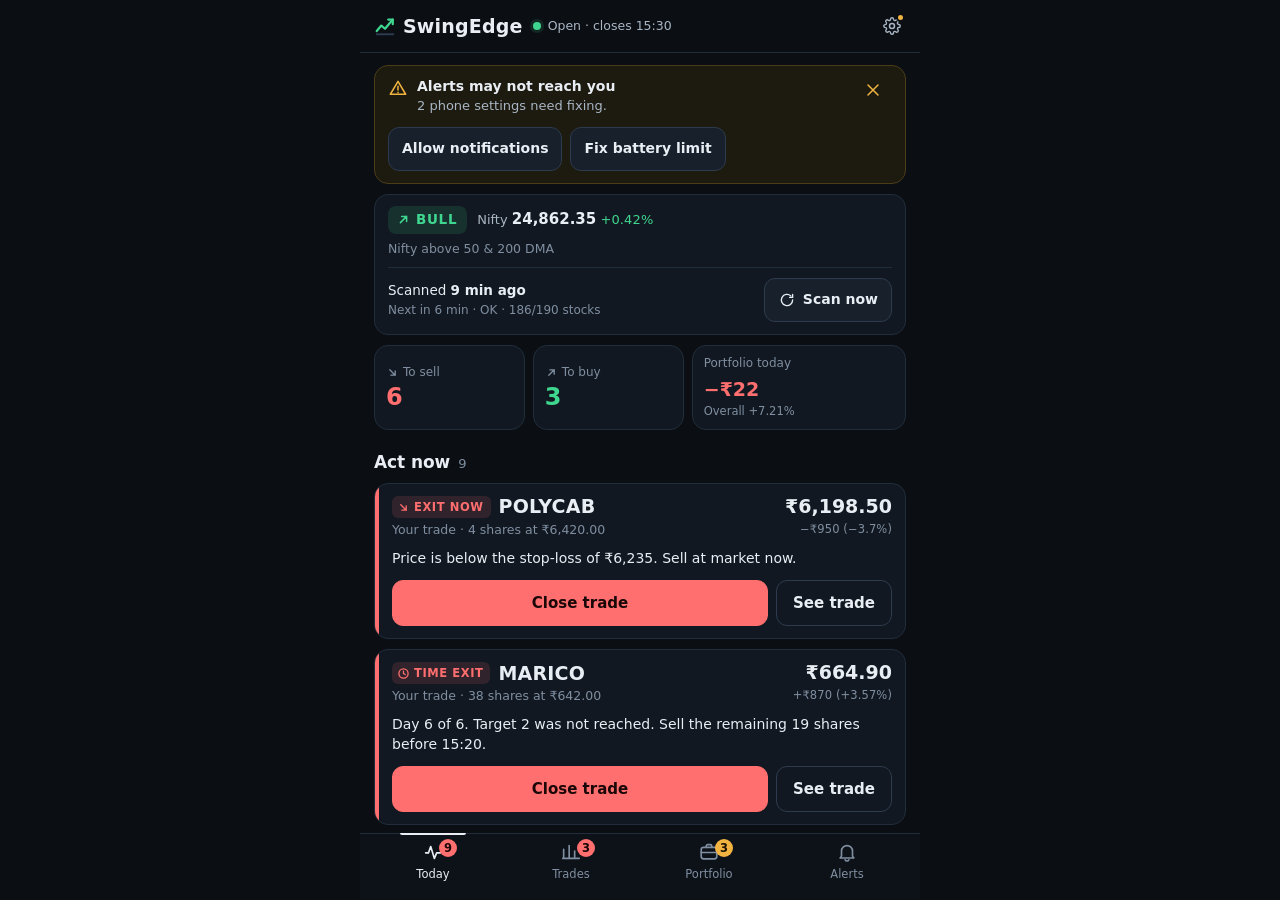
==== app/src/main/assets/ui/index.html @ d1842afb "SwingEdge: Android swing-trading assistant (engine, shell, UI, CI build) Co-Authored-By: Claude Fabl" ====
<!doctype html>
<html lang="en-IN">
<head>
<meta charset="utf-8">
<meta name="viewport" content="width=device-width, initial-scale=1, viewport-fit=cover">
<meta name="color-scheme" content="dark">
<meta name="theme-color" content="#0B0F14">
<meta name="format-detection" content="telephone=no">
<title>SwingEdge</title>
<link rel="stylesheet" href="app.css">
</head>
<body>
<div id="app">
  <header id="top"></header>
  <div id="errbar" hidden>
    <span>Display error. The data is safe; this screen could not be drawn.</span>
    <button type="button" id="errretry">Retry</button>
  </div>
  <main id="view" tabindex="-1"></main>
  <nav id="tabbar" aria-label="Sections"></nav>
</div>
<div id="sheet-root" hidden></div>
<div id="toasts" aria-live="polite"></div>
<noscript><p style="color:#E6ECF2;padding:24px;font-family:sans-serif">SwingEdge needs JavaScript enabled in the WebView.</p></noscript>
<script src="mock.js"></script>
<script src="render.js"></script>
<script src="app.js"></script>
</body>
</html>
---- app/src/main/assets/ui/app.css ----
/* SwingEdge UI. Offline, system fonts only. Targets Android WebView (Chrome 90+). */
:root {
  --bg: #0B0F14;
  --surface: #111821;
  --raised: #17202B;
  --well: #0E141B;
  --line: #212D3B;
  --line-2: #2C3B4D;
  --text: #E9EEF4;
  --text-2: #A9B6C4;
  --muted: #7F8EA0;
  --green: #3FD68F;
  --green-bg: rgba(63, 214, 143, .13);
  --red: #FF6F6F;
  --red-bg: rgba(255, 111, 111, .13);
  --amber: #F2B441;
  --amber-bg: rgba(242, 180, 65, .14);
  --blue: #6BB3FF;
  --blue-bg: rgba(107, 179, 255, .13);
  --ink: #06110C;
  --sans: Roboto, "Noto Sans", system-ui, -apple-system, "Segoe UI", "Helvetica Neue", Arial, sans-serif;
  --cond: "Roboto Condensed", "sans-serif-condensed", "Arial Narrow", Roboto, system-ui, -apple-system, "Segoe UI", Arial, sans-serif;
  --r: 14px;
  --r-s: 9px;
  --pad: 14px;
  --safe-b: 10px;
}
@supports (padding: max(0px, env(safe-area-inset-bottom))) {
  :root { --safe-b: max(10px, env(safe-area-inset-bottom)); }
}

* { box-sizing: border-box; -webkit-tap-highlight-color: transparent; }
html, body { height: 100%; margin: 0; background: var(--bg); }
body {
  color: var(--text);
  font: 400 15px/1.4 var(--sans);
  -webkit-text-size-adjust: 100%;
  text-size-adjust: 100%;
  overflow: hidden;
  overscroll-behavior: none;
}
button, input, textarea { font: inherit; color: inherit; }
button { background: none; border: 0; padding: 0; margin: 0; cursor: pointer; text-align: inherit; }
button:disabled { cursor: default; }
h1, h2, h3, p, ul, ol { margin: 0; padding: 0; }
ul, ol { list-style: none; }
[hidden] { display: none !important; }
svg.ic { width: 20px; height: 20px; flex: none; fill: none; stroke: currentColor; stroke-width: 1.8; stroke-linecap: round; stroke-linejoin: round; display: block; }
:focus { outline: none; }
:focus-visible { outline: 2px solid var(--blue); outline-offset: 2px; }

.num { font-family: var(--cond); font-variant-numeric: tabular-nums; font-feature-settings: "tnum" 1; letter-spacing: .01em; }
.up { color: var(--green); }
.down { color: var(--red); }
.flat { color: var(--text-2); }
.mut { color: var(--muted); }
.clip { overflow: hidden; text-overflow: ellipsis; white-space: nowrap; min-width: 0; }
.wrap { overflow-wrap: anywhere; word-break: break-word; min-width: 0; }

/* ---------- frame ---------- */
#app { position: absolute; top: 0; right: 0; bottom: 0; left: 0; display: flex; flex-direction: column; max-width: 560px; margin: 0 auto; }
#top { flex: none; padding-top: env(safe-area-inset-top); background: var(--bg); border-bottom: 1px solid var(--line); position: relative; z-index: 3; }
.topbar { display: flex; align-items: center; height: 52px; padding: 0 4px 0 var(--pad); }
.brand { font: 700 19px/1 var(--cond); letter-spacing: .01em; display: flex; align-items: center; margin-right: 10px; flex: none; }
.brand svg { width: 22px; height: 22px; margin-right: 7px; }
.mkt { display: flex; align-items: center; min-width: 0; flex: 1; font-size: 12.5px; color: var(--text-2); }
.mkt .dot { width: 8px; height: 8px; border-radius: 50%; background: var(--muted); margin-right: 7px; flex: none; }
.mkt.open .dot { background: var(--green); box-shadow: 0 0 0 3px var(--green-bg); }
.mkt.closed .dot { background: transparent; border: 2px solid var(--muted); }
.iconbtn { width: 48px; height: 48px; display: flex; align-items: center; justify-content: center; color: var(--text-2); border-radius: 12px; flex: none; position: relative; }
.iconbtn:active { background: var(--raised); }
.iconbtn .pip { position: absolute; top: 11px; right: 11px; width: 9px; height: 9px; border-radius: 50%; background: var(--amber); border: 2px solid var(--bg); }
.busyline { height: 3px; background: var(--line); overflow: hidden; }
.busyline i { display: block; height: 100%; background: var(--blue); transition: width .4s ease; }
.busyline.indet i { width: 35%; animation: slide 1.2s ease-in-out infinite; }
@keyframes slide { 0% { transform: translateX(-100%); } 100% { transform: translateX(300%); } }

#errbar { flex: none; display: flex; align-items: center; background: #3A1D20; color: #FFD9D9; font-size: 13px; padding: 6px 6px 6px var(--pad); }
#errbar span { flex: 1; }
#errbar button { min-height: 44px; padding: 0 14px; font-weight: 600; color: #fff; border: 1px solid rgba(255,255,255,.3); border-radius: 9px; margin-left: 8px; }

#view { flex: 1; overflow-y: auto; overflow-x: hidden; -webkit-overflow-scrolling: touch; padding: 12px var(--pad) 28px; overscroll-behavior: contain; }

#tabbar { flex: none; display: flex; background: #0D1219; border-top: 1px solid var(--line); padding: 0 4px var(--safe-b); position: relative; z-index: 3; }
.tab { flex: 1; min-width: 0; height: 56px; display: flex; flex-direction: column; align-items: center; justify-content: center; color: var(--muted); font-size: 11.5px; font-weight: 500; position: relative; }
.tab svg { width: 22px; height: 22px; margin-bottom: 3px; }
.tab.on { color: var(--text); }
.tab.on:before { content: ""; position: absolute; top: -1px; left: 26%; right: 26%; height: 2px; background: var(--text); border-radius: 0 0 2px 2px; }
.tab .badge { position: absolute; top: 5px; left: 50%; margin-left: 6px; min-width: 18px; height: 18px; padding: 0 5px; border-radius: 9px; background: var(--red); color: #1B0707; font: 700 11.5px/18px var(--cond); text-align: center; }
.tab .badge.g { background: var(--green); color: var(--ink); }
.tab .badge.a { background: var(--amber); color: #1D1403; }

/* ---------- generic blocks ---------- */
.sec { display: flex; align-items: baseline; margin: 22px 0 10px; }
.sec:first-child { margin-top: 4px; }
.sec h2 { font: 700 17px/1.2 var(--sans); letter-spacing: -.005em; }
.sec .cnt { margin-left: 8px; color: var(--muted); font-size: 13px; }
.sec .sp { flex: 1; }
.linkbtn { color: var(--blue); font-size: 13.5px; font-weight: 500; min-height: 44px; margin: -12px -6px -12px 0; padding: 0 6px; display: inline-flex; align-items: center; }
.linkbtn:disabled { opacity: .45; }
.linkbtn.inl { margin: 0; padding: 0 2px; min-height: 44px; }

.card { background: var(--surface); border: 1px solid var(--line); border-radius: var(--r); margin-bottom: 10px; position: relative; overflow: hidden; }
.card.rail { padding-left: 4px; }
.card.rail:before { content: ""; position: absolute; left: 0; top: 0; bottom: 0; width: 4px; background: var(--line-2); }
.card.k-buy:before { background: var(--green); }
.card.k-sell:before { background: var(--red); }
.card.k-trim:before { background: var(--amber); }
.card.k-info:before { background: var(--blue); }
.cb { padding: 12px 13px; }

.tag { display: inline-flex; align-items: center; height: 22px; padding: 0 7px 0 5px; border-radius: 6px; font: 700 11.5px/1 var(--cond); letter-spacing: .05em; white-space: nowrap; flex: none; max-width: 100%; }
.tag svg { width: 13px; height: 13px; margin-right: 4px; stroke-width: 2.4; }
.tag.buy, .tag.live, .tag.hold { color: var(--green); background: var(--green-bg); }
.tag.sell { color: var(--red); background: var(--red-bg); }
.tag.trim, .tag.paused { color: var(--amber); background: var(--amber-bg); }
.tag.info, .tag.watch { color: var(--blue); background: var(--blue-bg); }
.tag.neutral, .tag.untested { color: var(--text-2); background: rgba(169,182,196,.12); }
.tag.plain { padding-left: 7px; }

.hd { display: flex; align-items: flex-start; }
.hd .who { flex: 1; min-width: 0; padding-right: 10px; }
.hd .px { text-align: right; flex: none; max-width: 46%; }
.sym { font: 700 19px/1.15 var(--cond); letter-spacing: .01em; display: flex; align-items: center; min-width: 0; }
.sym .tag { margin-right: 8px; }
.sym b { font-weight: 700; overflow: hidden; text-overflow: ellipsis; white-space: nowrap; min-width: 0; }
.sub { color: var(--muted); font-size: 12.5px; margin-top: 3px; overflow: hidden; text-overflow: ellipsis; white-space: nowrap; }
.ltp { font: 600 19px/1.15 var(--cond); font-variant-numeric: tabular-nums; white-space: nowrap; overflow: hidden; text-overflow: ellipsis; }
.ltpl { color: var(--muted); font-size: 11.5px; margin-top: 3px; white-space: nowrap; overflow: hidden; text-overflow: ellipsis; }

.note { font-size: 14px; line-height: 1.4; color: var(--text); margin-top: 10px; overflow-wrap: anywhere; }
.note, .act .an, .hold .headline { display: -webkit-box; -webkit-line-clamp: 6; -webkit-box-orient: vertical; overflow: hidden; }
.note.sm { font-size: 13px; color: var(--text-2); }

/* key/value level grid */
.lv { display: flex; margin-top: 11px; border: 1px solid var(--line); border-radius: var(--r-s); background: var(--well); overflow: hidden; }
.lv > div { flex: 1 1 0; min-width: 0; padding: 7px 9px 8px; border-left: 1px solid var(--line); }
.lv > div:first-child { border-left: 0; }
.lv .k { font-size: 11.5px; color: var(--muted); white-space: nowrap; overflow: hidden; text-overflow: ellipsis; }
.lv .v { font: 600 16px/1.2 var(--cond); font-variant-numeric: tabular-nums; margin-top: 2px; white-space: nowrap; overflow: hidden; text-overflow: ellipsis; }
.lv .v.sm { font-size: 14.5px; }
.lv .v small { font-size: 12.5px; font-weight: 500; }
.lv > div.w2 { flex: 1.3 1 0; }

.zone { margin-top: 11px; display: flex; align-items: baseline; flex-wrap: wrap; }
.zone .k { color: var(--text-2); font-size: 13px; margin-right: 8px; }
.zone .v { font: 700 23px/1.1 var(--cond); font-variant-numeric: tabular-nums; color: var(--green); overflow-wrap: anywhere; min-width: 0; }

.facts { display: flex; flex-wrap: wrap; margin: 9px -8px 0 0; font-size: 13px; color: var(--text-2); }
.facts span { margin-right: 14px; margin-top: 2px; white-space: nowrap; max-width: 100%; overflow: hidden; text-overflow: ellipsis; }
.facts b { font: 600 14.5px/1 var(--cond); font-variant-numeric: tabular-nums; color: var(--text); }

/* risk vs reward */
.rr { margin-top: 12px; }
.rr .bar { display: flex; height: 8px; border-radius: 4px; overflow: hidden; background: var(--line); }
.rr .bar i { display: block; height: 100%; min-width: 4px; }
.rr .bar .r { background: var(--red); }
.rr .bar .w { background: var(--green); margin-left: 2px; }
.rr .lab { display: flex; justify-content: space-between; margin-top: 5px; font-size: 12.5px; color: var(--text-2); }
.rr .lab span { min-width: 0; overflow: hidden; text-overflow: ellipsis; white-space: nowrap; }
.rr .lab span + span { margin-left: 10px; text-align: right; }
.rr .lab b { font: 600 14.5px/1 var(--cond); font-variant-numeric: tabular-nums; }

.edge { margin-top: 11px; padding: 8px 10px; border-radius: var(--r-s); background: var(--blue-bg); color: #CFE5FF; font-size: 13px; line-height: 1.35; display: flex; align-items: flex-start; }
.edge svg { width: 16px; height: 16px; margin: 1px 7px 0 0; color: var(--blue); }
.edge b { font-weight: 600; color: #fff; }
.edge.none { background: rgba(169,182,196,.1); color: var(--text-2); }
.edge.none svg { color: var(--text-2); }

.more { display: flex; align-items: center; width: 100%; min-height: 44px; margin: 4px 0 -6px; color: var(--text-2); font-size: 13.5px; }
.more svg { width: 16px; height: 16px; margin-right: 6px; transition: transform .15s ease; }
.more.on svg { transform: rotate(90deg); }
.reasons { margin: 6px 0 2px; padding: 0 0 0 4px; }
.reasons li { position: relative; padding: 3px 0 3px 16px; font-size: 13.5px; line-height: 1.4; color: var(--text-2); overflow-wrap: anywhere; }
.reasons li:before { content: ""; position: absolute; left: 2px; top: 11px; width: 5px; height: 5px; border-radius: 50%; background: var(--line-2); }

.btns { display: flex; margin-top: 12px; }
.btns > * + * { margin-left: 8px; }
.btn { min-height: 46px; padding: 0 16px; border-radius: 11px; font-weight: 600; font-size: 15px; display: inline-flex; align-items: center; justify-content: center; text-align: center; border: 1px solid var(--line-2); color: var(--text); background: var(--raised); flex: 0 0 auto; white-space: nowrap; }
.btn svg { width: 18px; height: 18px; margin-right: 7px; }
.btn.grow { flex: 1 1 0; min-width: 0; }
.btn.pri { background: var(--green); border-color: var(--green); color: var(--ink); }
.btn.dan { background: var(--red); border-color: var(--red); color: #1B0707; }
.btn.ghost { background: transparent; }
.btn.sm { min-height: 44px; font-size: 14px; padding: 0 13px; }
.btn:active { filter: brightness(1.15); }
.btn:disabled { opacity: .5; filter: none; }
.spin { width: 16px; height: 16px; border-radius: 50%; border: 2px solid currentColor; border-right-color: transparent; display: inline-block; margin-right: 8px; animation: rot .8s linear infinite; flex: none; }
@keyframes rot { to { transform: rotate(360deg); } }

/* ---------- Today ---------- */
.status { background: var(--surface); border: 1px solid var(--line); border-radius: var(--r); padding: 11px 13px 12px; }
.status .r1 { display: flex; align-items: center; }
.regime { display: inline-flex; align-items: center; height: 28px; padding: 0 10px 0 8px; border-radius: 8px; font: 700 13.5px/1 var(--cond); letter-spacing: .05em; flex: none; max-width: 46%; overflow: hidden; }
.regime svg { width: 15px; height: 15px; margin-right: 5px; stroke-width: 2.4; flex: none; }
.regime span { overflow: hidden; text-overflow: ellipsis; white-space: nowrap; }
.regime.bull { color: var(--green); background: var(--green-bg); }
.regime.bear { color: var(--red); background: var(--red-bg); }
.regime.neutral { color: var(--text-2); background: rgba(169,182,196,.12); }
.status .nifty { margin-left: 10px; min-width: 0; flex: 1; font-size: 13px; color: var(--text-2); white-space: nowrap; overflow: hidden; text-overflow: ellipsis; }
.status .nifty b { font: 600 15px/1 var(--cond); font-variant-numeric: tabular-nums; color: var(--text); }
.status .rnote { font-size: 12.5px; color: var(--muted); margin-top: 6px; overflow-wrap: anywhere; }
.status .r2 { display: flex; align-items: center; margin-top: 10px; padding-top: 10px; border-top: 1px solid var(--line); }
.status .scan { flex: 1; min-width: 0; padding-right: 10px; }
.status .scan .a { font-size: 13.5px; color: var(--text); }
.status .scan .a b { font-weight: 600; }
.status .scan .b { font-size: 12px; color: var(--muted); margin-top: 2px; display: -webkit-box; -webkit-line-clamp: 2; -webkit-box-orient: vertical; overflow: hidden; overflow-wrap: anywhere; }
.status .prog { margin-top: 10px; }
.prog .pl { display: flex; justify-content: space-between; font-size: 12.5px; color: var(--text-2); margin-bottom: 5px; }
.prog .pl span:first-child { min-width: 0; overflow: hidden; text-overflow: ellipsis; white-space: nowrap; padding-right: 8px; }
.prog .pb { height: 6px; border-radius: 3px; background: var(--line); overflow: hidden; }
.prog .pb i { display: block; height: 100%; background: var(--blue); border-radius: 3px; transition: width .4s ease; }
.prog .pb.indet i { width: 35%; animation: slide 1.2s ease-in-out infinite; }

.glance { display: flex; margin-top: 10px; }
.glance .g:disabled { opacity: 1; }
.glance .g { text-align: left; flex: 1 1 0; min-width: 0; min-height: 64px; padding: 9px 11px 10px; background: var(--surface); border: 1px solid var(--line); border-radius: var(--r); display: block; }
.glance .g + .g { margin-left: 8px; }
.glance .k { font-size: 12px; color: var(--muted); display: flex; align-items: center; white-space: nowrap; }
.glance .k svg { width: 13px; height: 13px; margin-right: 4px; stroke-width: 2.4; }
.glance .v { font: 700 24px/1.1 var(--cond); font-variant-numeric: tabular-nums; margin-top: 4px; white-space: nowrap; overflow: hidden; text-overflow: ellipsis; }
.glance .v.s { font-size: 19px; line-height: 26px; }
.glance .v.z { color: var(--muted); font-weight: 600; }
.glance .wide { flex: 1.5 1 0; }
.glance .d { font-size: 11.5px; color: var(--muted); margin-top: 1px; white-space: nowrap; overflow: hidden; text-overflow: ellipsis; }

.banner { background: #1D1A10; border: 1px solid #4B3D17; border-radius: var(--r); padding: 11px 6px 12px 13px; margin-bottom: 10px; }
.banner .bh { display: flex; align-items: flex-start; }
.banner .bh svg { color: var(--amber); margin: 1px 9px 0 0; }
.banner .bt { flex: 1; min-width: 0; font-size: 14px; line-height: 1.35; }
.banner .bt b { display: block; font-weight: 600; }
.banner .bt span { color: var(--text-2); font-size: 13px; }
.banner .x { width: 44px; height: 44px; margin: -10px 0 -6px; display: flex; align-items: center; justify-content: center; color: var(--text-2); flex: none; }
.banner .btns { margin: 8px 7px 0 0; flex-wrap: wrap; }
.banner .btns .btn { margin: 4px 8px 0 0; }

.empty { border: 1px dashed var(--line-2); border-radius: var(--r); padding: 20px 16px; text-align: left; }
.empty .ei { width: 40px; height: 40px; border-radius: 11px; background: var(--raised); display: flex; align-items: center; justify-content: center; color: var(--text-2); margin-bottom: 12px; }
.empty h3 { font: 600 16px/1.3 var(--sans); }
.empty p { color: var(--text-2); font-size: 14px; line-height: 1.45; margin-top: 6px; overflow-wrap: anywhere; }
.empty .btns { flex-wrap: wrap; }
.hint { display: flex; align-items: flex-start; color: var(--text-2); font-size: 13px; line-height: 1.4; padding: 4px 2px 0; }
.hint svg { width: 16px; height: 16px; margin: 1px 8px 0 0; color: var(--muted); }
.hint .linkbtn { min-height: 0; margin: 0; padding: 0; display: inline; text-decoration: underline; text-underline-offset: 3px; }
.hint .t { min-width: 0; }
.hintpad { padding: 10px 2px 10px; }

/* ---------- trade track ---------- */
.track { margin-top: 38px; position: relative; padding: 0 6px; }
.track .rail { position: relative; height: 6px; border-radius: 3px; background: var(--line); }
.track .rail .loss { position: absolute; left: 0; top: 0; bottom: 0; width: 33.333%; background: rgba(255,111,111,.32); border-radius: 3px 0 0 3px; }
.track .rail .gain { position: absolute; left: 33.333%; right: 0; top: 0; bottom: 0; background: rgba(63,214,143,.26); border-radius: 0 3px 3px 0; }
.track .tick { position: absolute; top: -3px; width: 2px; height: 12px; margin-left: -1px; background: var(--text-2); border-radius: 1px; }
.track .mk { position: absolute; top: -5px; width: 16px; height: 16px; margin-left: -8px; border-radius: 50%; background: var(--text); border: 3px solid var(--bg); box-shadow: 0 0 0 1.5px var(--text); transition: left .4s ease; }
.track .mk.up { background: var(--green); box-shadow: 0 0 0 1.5px var(--green); }
.track .mk.down { background: var(--red); box-shadow: 0 0 0 1.5px var(--red); }
.track .flag { position: absolute; top: -27px; transform: translateX(-50%); font: 600 12.5px/18px var(--cond); font-variant-numeric: tabular-nums; padding: 0 6px; border-radius: 5px; background: var(--raised); border: 1px solid var(--line-2); white-space: nowrap; max-width: 70%; overflow: hidden; text-overflow: ellipsis; }
.track .flag.l { transform: none; margin-left: -8px; }
.track .flag.r { transform: translateX(-100%); margin-left: 8px; }
.tl { display: flex; margin-top: 9px; }
.tl > div { flex: 1 1 0; min-width: 0; text-align: center; }
.tl > div:first-child { text-align: left; flex: .82 1 0; }
.tl > div:last-child { text-align: right; flex: .82 1 0; }
.tl .k { font-size: 11.5px; color: var(--muted); white-space: nowrap; }
.tl .k.done { color: var(--green); }
.tl .v { font: 600 14.5px/1.2 var(--cond); font-variant-numeric: tabular-nums; margin-top: 1px; white-space: nowrap; overflow: hidden; text-overflow: ellipsis; }

.days { display: flex; align-items: center; margin-top: 12px; font-size: 13px; color: var(--text-2); }
.days .pips { display: flex; margin: 0 9px; }
.days .pips i { width: 14px; height: 5px; border-radius: 2px; background: var(--line-2); margin-right: 3px; }
.days .pips i.f { background: var(--text-2); }
.days .pips i.last { background: var(--amber); }
.days .sp { flex: 1; }
.pnl { text-align: right; }
.pnl .a { font: 700 19px/1.15 var(--cond); font-variant-numeric: tabular-nums; white-space: nowrap; overflow: hidden; text-overflow: ellipsis; }
.pnl .p { font: 500 13px/1.2 var(--cond); font-variant-numeric: tabular-nums; margin-top: 3px; white-space: nowrap; overflow: hidden; text-overflow: ellipsis; }
.act { margin-top: 12px; padding: 9px 11px; border-radius: var(--r-s); background: var(--well); border: 1px solid var(--line); }
.act .ah { display: flex; align-items: center; }
.act .an { font-size: 13.5px; line-height: 1.4; color: var(--text); margin-top: 6px; overflow-wrap: anywhere; }
.act.sell { border-color: rgba(255,111,111,.45); }
.act.trim { border-color: rgba(242,180,65,.45); }

/* ---------- scorecard / lists ---------- */
.score { display: flex; }
.score > div { flex: 1 1 0; min-width: 0; padding: 12px 13px; }
.score > div + div { border-left: 1px solid var(--line); }
.score .t { font-size: 13px; color: var(--text-2); display: flex; align-items: center; }
.score .t .tag { margin-right: 6px; }
.score .big { font: 700 24px/1.1 var(--cond); font-variant-numeric: tabular-nums; margin-top: 8px; white-space: nowrap; overflow: hidden; text-overflow: ellipsis; }
.score .l { font-size: 12.5px; color: var(--muted); margin-top: 2px; }
.score .row { font-size: 13px; color: var(--text-2); margin-top: 8px; white-space: nowrap; overflow: hidden; text-overflow: ellipsis; }
.score .row b { font: 600 14.5px/1 var(--cond); font-variant-numeric: tabular-nums; color: var(--text); }

.rows { background: var(--surface); border: 1px solid var(--line); border-radius: var(--r); overflow: hidden; }
.row2 { display: flex; align-items: center; padding: 10px 13px; min-height: 56px; }
.row2 + .row2 { border-top: 1px solid var(--line); }
.row2 .l { flex: 1; min-width: 0; padding-right: 10px; }
.row2 .l .a { display: flex; align-items: center; font: 700 16px/1.2 var(--cond); min-width: 0; }
.row2 .l .a b { overflow: hidden; text-overflow: ellipsis; white-space: nowrap; min-width: 0; }
.row2 .l .a .tag { margin-left: 8px; height: 19px; font-size: 10.5px; }
.row2 .l .b { font-size: 12.5px; color: var(--muted); margin-top: 2px; overflow: hidden; text-overflow: ellipsis; white-space: nowrap; }
.row2 .r { text-align: right; flex: none; max-width: 42%; }
.row2 .r .a { font: 600 16px/1.2 var(--cond); font-variant-numeric: tabular-nums; white-space: nowrap; overflow: hidden; text-overflow: ellipsis; }
.row2 .r .b { font: 500 12.5px/1.2 var(--cond); font-variant-numeric: tabular-nums; margin-top: 2px; white-space: nowrap; overflow: hidden; text-overflow: ellipsis; color: var(--muted); }

/* ---------- portfolio ---------- */
.psum { padding: 13px; }
.psum .k { font-size: 12.5px; color: var(--muted); }
.psum .total { font: 700 30px/1.1 var(--cond); font-variant-numeric: tabular-nums; margin-top: 3px; overflow: hidden; text-overflow: ellipsis; white-space: nowrap; }
.psum .g { display: flex; margin-top: 12px; padding-top: 11px; border-top: 1px solid var(--line); }
.psum .g .k { white-space: nowrap; overflow: hidden; text-overflow: ellipsis; }
.psum .g > div:nth-child(2) { flex: 1.25 1 0; }
.psum .g > div { flex: 1 1 0; min-width: 0; padding-right: 8px; }
.psum .g .v { font: 600 16px/1.2 var(--cond); font-variant-numeric: tabular-nums; margin-top: 2px; white-space: nowrap; overflow: hidden; text-overflow: ellipsis; }
.psum .g .v small { font-size: 12.5px; font-weight: 500; }
.psum .calls { display: flex; flex-wrap: wrap; margin-top: 11px; }
.psum .calls .tag { margin: 0 6px 0 0; }
.psum .calls span.t { font-size: 13px; color: var(--text-2); line-height: 22px; }
.tools { display: flex; margin: 10px 0 0; }
.tools .btn { flex: 1 1 0; min-width: 0; padding: 0 6px; font-size: 14px; }
.tools .btn + .btn { margin-left: 8px; }
.tools .btn svg { margin-right: 6px; width: 17px; height: 17px; }
.hold .headline { font-size: 13.5px; line-height: 1.4; color: var(--text); margin-top: 8px; overflow-wrap: anywhere; }
.hold.nodata { opacity: .82; }
.hold.nodata .nd { display: flex; align-items: center; margin-top: 9px; font-size: 13px; color: var(--muted); }
.hold.nodata .nd svg { width: 16px; height: 16px; margin-right: 7px; }
.hold .foot { display: flex; align-items: center; margin: 4px 0 -8px; }
.hold .foot .more { flex: 1; margin: 0; }
.hold .foot .rm { min-height: 44px; padding: 0 2px 0 12px; color: var(--muted); font-size: 13px; display: inline-flex; align-items: center; flex: none; }
.hold .foot .rm svg { width: 16px; height: 16px; margin-right: 5px; }
.result .rh { display: flex; align-items: flex-start; }
.result .rh .t { flex: 1; min-width: 0; font-size: 14px; line-height: 1.4; }
.result .rh .t b { font-weight: 600; }
.result .x { width: 44px; height: 44px; margin: -11px -10px -8px 0; display: flex; align-items: center; justify-content: center; color: var(--text-2); flex: none; }
.result pre { margin: 8px 0 0; padding: 8px 10px; background: var(--well); border: 1px solid var(--line); border-radius: var(--r-s); font: 12.5px/1.5 var(--sans); color: var(--text-2); white-space: pre-wrap; overflow-wrap: anywhere; max-height: 132px; overflow-y: auto; }

/* ---------- alerts ---------- */
.daylab { font-size: 12.5px; color: var(--muted); margin: 14px 2px 7px; font-weight: 500; }
.daylab:first-child { margin-top: 0; }
.fi { display: flex; padding: 10px 13px 11px 0; }
.fi + .fi { border-top: 1px solid var(--line); }
.fi .ico { width: 44px; flex: none; display: flex; justify-content: center; padding-top: 1px; }
.fi .ico span { width: 28px; height: 28px; border-radius: 8px; display: flex; align-items: center; justify-content: center; }
.fi .ico svg { width: 16px; height: 16px; stroke-width: 2.2; }
.fi.buy .ico span { color: var(--green); background: var(--green-bg); }
.fi.sell .ico span { color: var(--red); background: var(--red-bg); }
.fi.warn .ico span { color: var(--amber); background: var(--amber-bg); }
.fi.brief .ico span, .fi.info .ico span { color: var(--blue); background: var(--blue-bg); }
.fi .tx { flex: 1; min-width: 0; }
.fi .tt { display: flex; align-items: baseline; }
.fi .tt b { flex: 1; min-width: 0; font-weight: 600; font-size: 14.5px; line-height: 1.3; overflow-wrap: anywhere; display: -webkit-box; -webkit-line-clamp: 3; -webkit-box-orient: vertical; overflow: hidden; }
.fi .tt time { flex: none; margin-left: 10px; font: 500 12.5px/1 var(--cond); font-variant-numeric: tabular-nums; color: var(--muted); }
.fi .bd { font-size: 13px; line-height: 1.4; color: var(--text-2); margin-top: 3px; overflow-wrap: anywhere; display: -webkit-box; -webkit-line-clamp: 6; -webkit-box-orient: vertical; overflow: hidden; }
.fi .kd { font-size: 11.5px; color: var(--muted); margin-top: 3px; }

.strat .sh { display: flex; align-items: flex-start; }
.strat .sh .n { flex: 1; min-width: 0; padding-right: 10px; }
.strat .sh .n b { display: block; font: 700 17px/1.25 var(--cond); overflow-wrap: anywhere; }
.strat .sh .n span { display: block; font-size: 13px; color: var(--text-2); line-height: 1.4; margin-top: 3px; overflow-wrap: anywhere; }
.strat .sh .n b, .strat .sh .n span { display: -webkit-box !important; -webkit-line-clamp: 3; -webkit-box-orient: vertical; overflow: hidden; }
.strat .why { font-size: 13.5px; line-height: 1.4; margin-top: 10px; overflow-wrap: anywhere; display: -webkit-box; -webkit-line-clamp: 8; -webkit-box-orient: vertical; overflow: hidden; }
.strat .meta { font-size: 12.5px; color: var(--muted); margin-top: 8px; overflow-wrap: anywhere; }
.strat .meta b { font: 600 13.5px/1 var(--cond); font-variant-numeric: tabular-nums; color: var(--text-2); }

/* ---------- sheets ---------- */
#sheet-root { position: fixed; top: 0; right: 0; bottom: 0; left: 0; z-index: 20; display: flex; flex-direction: column; justify-content: flex-end; }
.scrim { position: absolute; top: 0; right: 0; bottom: 0; left: 0; background: rgba(3,6,10,.66); animation: fade .18s ease both; }
.sheet { position: relative; width: 100%; max-width: 560px; margin: 0 auto; max-height: 92%; display: flex; flex-direction: column; background: #131B25; border: 1px solid var(--line-2); border-bottom: 0; border-radius: 18px 18px 0 0; animation: rise .22s cubic-bezier(.2,.8,.2,1) both; }
@keyframes fade { from { opacity: 0; } to { opacity: 1; } }
@keyframes rise { from { transform: translateY(28px); opacity: 0; } to { transform: none; opacity: 1; } }
.sheet .grab { width: 36px; height: 4px; border-radius: 2px; background: var(--line-2); margin: 8px auto 0; flex: none; }
.sheet .sh { display: flex; align-items: center; padding: 4px 4px 0 16px; flex: none; }
.sheet .sh h2 { flex: 1; min-width: 0; font: 700 18px/1.25 var(--sans); overflow: hidden; text-overflow: ellipsis; white-space: nowrap; }
.sheet .sb { overflow-y: auto; -webkit-overflow-scrolling: touch; padding: 4px 16px 16px; flex: 1 1 auto; min-height: 0; overscroll-behavior: contain; }
.sheet .sf { flex: none; display: flex; padding: 10px 16px calc(var(--safe-b) + 4px); border-top: 1px solid var(--line); background: #131B25; }
.sheet .sf .btn { flex: 1 1 0; min-width: 0; }
.sheet .sf .btn + .btn { margin-left: 8px; }
.sheet .lead { font-size: 14px; line-height: 1.45; color: var(--text-2); overflow-wrap: anywhere; }
.sheet .lead b { color: var(--text); font-weight: 600; }
.sheet h3 { font: 600 15px/1.3 var(--sans); margin: 22px 0 8px; }
.sheet h3:first-child { margin-top: 6px; }

.fld { display: block; margin-top: 14px; }
.fld .lb { display: flex; justify-content: space-between; font-size: 13px; color: var(--text-2); margin-bottom: 6px; }
.fld .lb i { font-style: normal; color: var(--muted); }
.inp { display: flex; align-items: center; height: 50px; border-radius: 11px; border: 1px solid var(--line-2); background: var(--well); padding: 0 12px; }
.inp .u { color: var(--muted); font: 500 17px/1 var(--cond); margin-right: 6px; flex: none; }
.inp .u.post { margin: 0 0 0 6px; font-size: 14px; }
.inp input { flex: 1; min-width: 0; width: 100%; height: 100%; background: transparent; border: 0; outline: 0; font: 600 19px/1 var(--cond); font-variant-numeric: tabular-nums; color: var(--text); padding: 0; }
.inp input::placeholder, textarea::placeholder { color: #55637A; font-weight: 400; }
.inp:focus-within { border-color: var(--blue); }
.fld.bad .inp, .fld.bad textarea { border-color: var(--red); }
.fld .err { display: none; color: var(--red); font-size: 12.5px; margin-top: 5px; }
.fld.bad .err { display: block; }
.fld .help { color: var(--muted); font-size: 12.5px; margin-top: 5px; line-height: 1.4; }
.two { display: flex; }
.two .fld { flex: 1 1 0; min-width: 0; }
.two .fld + .fld { margin-left: 10px; }
textarea.ta { display: block; width: 100%; min-height: 150px; border-radius: 11px; border: 1px solid var(--line-2); background: var(--well); padding: 11px 12px; font: 14px/1.5 var(--sans); color: var(--text); resize: none; outline: 0; }
textarea.ta:focus { border-color: var(--blue); }
.calc { margin-top: 14px; padding: 10px 12px; border-radius: var(--r-s); background: var(--well); border: 1px solid var(--line); font-size: 13.5px; color: var(--text-2); }
.calc div { display: flex; justify-content: space-between; padding: 2px 0; }
.calc span { min-width: 0; }
.calc b { flex: none; max-width: 62%; font: 600 15px/1.3 var(--cond); font-variant-numeric: tabular-nums; color: var(--text); margin-left: 10px; text-align: right; min-width: 0; overflow: hidden; text-overflow: ellipsis; white-space: nowrap; }
.formerr { color: var(--red); font-size: 13px; margin-top: 10px; overflow-wrap: anywhere; }

.tog { display: flex; align-items: center; min-height: 52px; width: 100%; border-top: 1px solid var(--line); }
.tog:first-of-type { border-top: 0; }
.tog .t { flex: 1; min-width: 0; padding-right: 12px; }
.tog .t b { display: block; font-weight: 500; font-size: 14.5px; }
.tog .t span { display: block; font-size: 12.5px; color: var(--muted); margin-top: 1px; }
.sw { width: 48px; height: 28px; border-radius: 14px; background: var(--line-2); position: relative; flex: none; transition: background .15s ease; }
.sw:after { content: ""; position: absolute; top: 3px; left: 3px; width: 22px; height: 22px; border-radius: 50%; background: #C9D3DE; transition: transform .15s ease; }
.tog[aria-checked="true"] .sw { background: var(--green); }
.tog[aria-checked="true"] .sw:after { transform: translateX(20px); background: #fff; }
.tog .st { font-size: 12px; color: var(--muted); width: 26px; text-align: right; margin-right: 8px; flex: none; }

.chk { display: flex; align-items: center; min-height: 56px; padding: 6px 0; border-top: 1px solid var(--line); }
.chk:first-child { border-top: 0; }
.chk .ci { width: 26px; height: 26px; border-radius: 50%; display: flex; align-items: center; justify-content: center; margin-right: 11px; flex: none; }
.chk .ci svg { width: 15px; height: 15px; stroke-width: 2.6; }
.chk.ok .ci { background: var(--green-bg); color: var(--green); }
.chk.no .ci { background: var(--amber-bg); color: var(--amber); }
.chk.unk .ci { background: rgba(169,182,196,.12); color: var(--text-2); }
.chk .t { flex: 1; min-width: 0; padding-right: 10px; }
.chk .t b { display: block; font-weight: 500; font-size: 14.5px; }
.chk .t span { display: block; font-size: 12.5px; color: var(--muted); margin-top: 1px; line-height: 1.35; }
.chk .okl { font-size: 13px; color: var(--green); font-weight: 500; flex: none; }
.box { background: var(--well); border: 1px solid var(--line); border-radius: var(--r-s); padding: 0 12px; }
.risk { font-size: 13.5px; line-height: 1.5; color: var(--text-2); }
.risk li { position: relative; padding: 3px 0 3px 16px; }
.risk li:before { content: ""; position: absolute; left: 2px; top: 12px; width: 5px; height: 5px; border-radius: 50%; background: var(--line-2); }

/* ---------- toasts ---------- */
#toasts { position: fixed; left: 0; right: 0; bottom: calc(var(--safe-b) + 68px); z-index: 30; display: flex; flex-direction: column; align-items: center; pointer-events: none; padding: 0 14px; }
.toast { max-width: 100%; margin-top: 8px; padding: 10px 14px 10px 11px; border-radius: 12px; background: #202C3A; border: 1px solid var(--line-2); color: var(--text); font-size: 14px; line-height: 1.35; display: flex; align-items: flex-start; box-shadow: 0 8px 24px rgba(0,0,0,.45); animation: rise .2s ease both; overflow-wrap: anywhere; }
.toast svg { width: 18px; height: 18px; margin: 1px 8px 0 0; stroke-width: 2.4; }
.toast.ok svg { color: var(--green); }
.toast.err { border-color: rgba(255,111,111,.55); }
.toast.err svg { color: var(--red); }
.toast.out { opacity: 0; transition: opacity .25s ease; }

@media (max-width: 370px) {
  :root { --pad: 12px; }
  .cb { padding: 11px 11px; }
  .zone .v { font-size: 21px; }
  .lv > div { padding: 7px 7px 8px; }
  .lv .v { font-size: 15px; }
  .tl .v { font-size: 13.5px; }
  .glance .v { font-size: 22px; }
  .glance .v.s { font-size: 17px; }
  .btn { padding: 0 12px; }
  .brand { font-size: 18px; }
}
@media (prefers-reduced-motion: reduce) {
  *, *:before, *:after { animation-duration: .001s !important; animation-iteration-count: 1 !important; transition-duration: .001s !important; }
  .busyline.indet i, .prog .pb.indet i { width: 100%; opacity: .5; transform: none; }
}
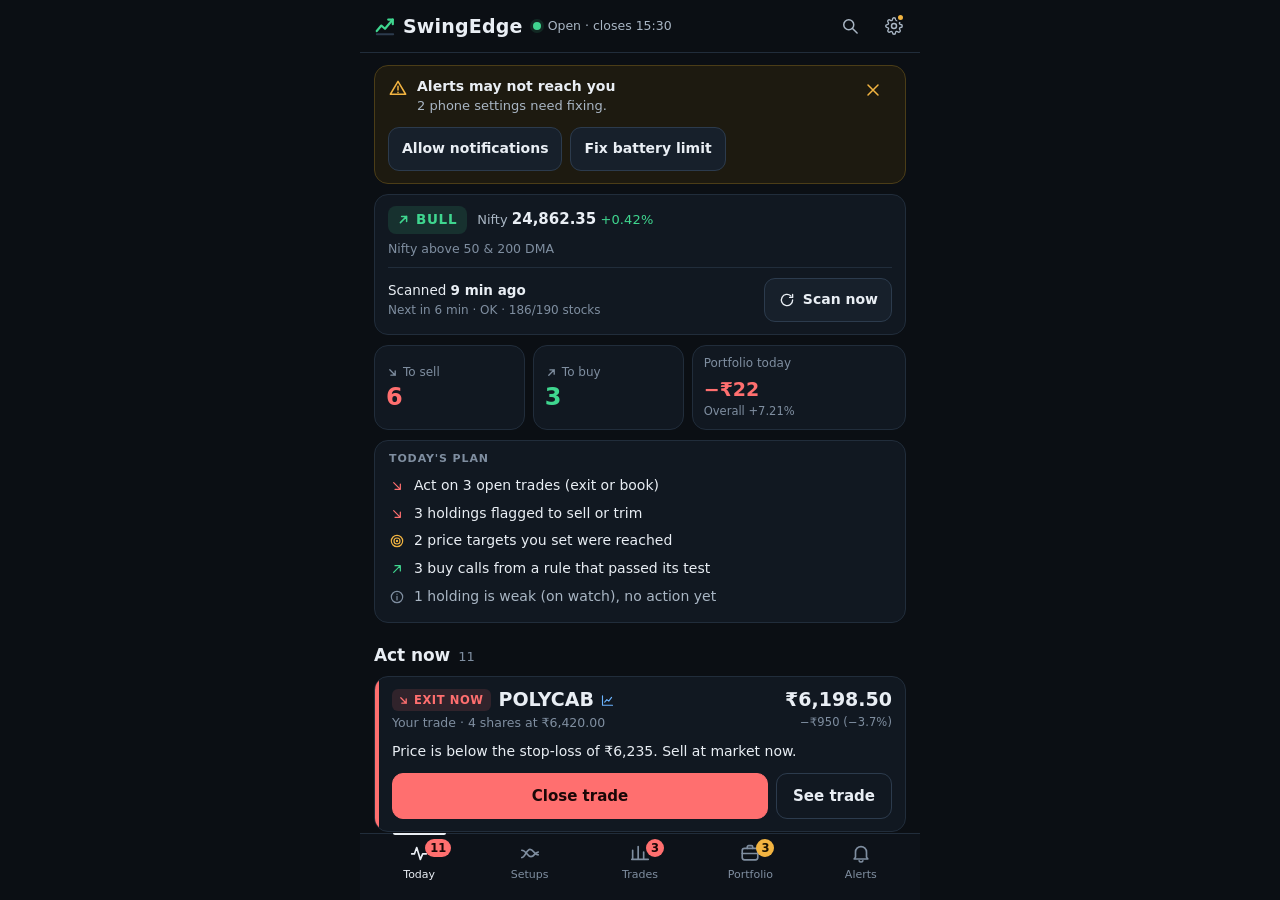
==== commit 67a7f803: "Add engine, UI and tests for setup score, verdicts, targets and interactive charts Co-Authored-By: C" ====
--- a/app/src/main/assets/ui/index.html
+++ b/app/src/main/assets/ui/index.html
@@ -24,6 +24,8 @@
 <noscript><p style="color:#E6ECF2;padding:24px;font-family:sans-serif">SwingEdge needs JavaScript enabled in the WebView.</p></noscript>
 <script src="mock.js"></script>
 <script src="render.js"></script>
+<script src="chartmath.js"></script>
+<script src="chartfull.js"></script>
 <script src="app.js"></script>
 </body>
 </html>
--- a/app/src/main/assets/ui/app.css
+++ b/app/src/main/assets/ui/app.css
@@ -68,7 +68,8 @@
 .mkt.open .dot { background: var(--green); box-shadow: 0 0 0 3px var(--green-bg); }
 .mkt.closed .dot { background: transparent; border: 2px solid var(--muted); }
 .iconbtn { width: 48px; height: 48px; display: flex; align-items: center; justify-content: center; color: var(--text-2); border-radius: 12px; flex: none; position: relative; }
-.iconbtn:active { background: var(--raised); }
+.iconbtn { transition: background .08s ease, transform .08s ease; }
+.iconbtn:active { background: var(--line-2); color: var(--text); transform: scale(.92); }
 .iconbtn .pip { position: absolute; top: 11px; right: 11px; width: 9px; height: 9px; border-radius: 50%; background: var(--amber); border: 2px solid var(--bg); }
 .busyline { height: 3px; background: var(--line); overflow: hidden; }
 .busyline i { display: block; height: 100%; background: var(--blue); transition: width .4s ease; }
@@ -82,6 +83,7 @@
 #view { flex: 1; overflow-y: auto; overflow-x: hidden; -webkit-overflow-scrolling: touch; padding: 12px var(--pad) 28px; overscroll-behavior: contain; }
 
 #tabbar { flex: none; display: flex; background: #0D1219; border-top: 1px solid var(--line); padding: 0 4px var(--safe-b); position: relative; z-index: 3; }
+.tab:active { background: rgba(255,255,255,.05); }
 .tab { flex: 1; min-width: 0; height: 56px; display: flex; flex-direction: column; align-items: center; justify-content: center; color: var(--muted); font-size: 11.5px; font-weight: 500; position: relative; }
 .tab svg { width: 22px; height: 22px; margin-bottom: 3px; }
 .tab.on { color: var(--text); }
@@ -456,3 +458,524 @@
   *, *:before, *:after { animation-duration: .001s !important; animation-iteration-count: 1 !important; transition-duration: .001s !important; }
   .busyline.indet i, .prog .pb.indet i { width: 100%; opacity: .5; transform: none; }
 }
+
+/* ---------- plan, movers, overview, sort chips, chart (v2) ---------- */
+.plan { background: var(--surface); border: 1px solid var(--line); border-radius: var(--r); padding: 12px 14px; margin: 10px 0 0; }
+.plan .pk, .ov > .k { font: 600 11px/1 var(--sans); letter-spacing: .08em; text-transform: uppercase; color: var(--muted); margin-bottom: 8px; }
+.plan ul { list-style: none; margin: 0; padding: 0; }
+.plan li { display: flex; align-items: flex-start; font-size: 14px; line-height: 1.4; padding: 4px 0; color: var(--text); }
+.plan li svg { width: 16px; height: 16px; flex: none; margin: 2px 9px 0 0; }
+.plan li.sell svg { color: var(--red); } .plan li.buy svg { color: var(--green); } .plan li.trim svg { color: var(--amber); }
+.plan li.ok svg { color: var(--green); } .plan li.mut { color: var(--text-2); } .plan li.mut svg { color: var(--muted); }
+.symbtn { display: inline-flex; align-items: center; background: none; border: 0; color: inherit; font: inherit; padding: 6px 4px 6px 0; margin: -6px 0; min-height: 32px; }
+.symbtn svg { width: 15px; height: 15px; margin-left: 6px; color: var(--blue); flex: none; }
+.symbtn:active { opacity: .6; }
+.card.mv { padding: 2px 0; }
+.mvr, .wl { display: flex; align-items: center; width: 100%; background: none; border: 0; color: var(--text); font: inherit; text-align: left; min-height: 44px; padding: 0 14px; }
+.mvr + .mvr { border-top: 1px solid var(--line); }
+.mvr b, .wl b { flex: 1; min-width: 0; overflow: hidden; text-overflow: ellipsis; white-space: nowrap; font-weight: 600; }
+.mvr .num { min-width: 78px; text-align: right; font-family: var(--cond); font-size: 15px; }
+.mvr:active, .wl:active { background: var(--raised); }
+.card.ov { padding: 14px; }
+.hl { display: flex; flex-wrap: wrap; margin: 0 0 12px; font-size: 13px; }
+.hl span { margin-right: 14px; color: var(--text-2); white-space: nowrap; }
+.hl span:before { content: ""; display: inline-block; width: 8px; height: 8px; border-radius: 50%; margin-right: 6px; background: var(--muted); }
+.hl .hold:before { background: var(--green); } .hl .watch:before { background: var(--blue); } .hl .trim:before { background: var(--amber); } .hl .sell:before { background: var(--red); }
+.alloc { display: flex; height: 10px; border-radius: 5px; overflow: hidden; background: var(--well); }
+.alloc i { display: block; height: 100%; margin-right: 2px; } .alloc i:last-child { margin-right: 0; }
+.alleg { display: flex; flex-wrap: wrap; margin-top: 9px; font-size: 12.5px; color: var(--text-2); }
+.alleg span { margin: 0 12px 4px 0; white-space: nowrap; }
+.alleg i { display: inline-block; width: 8px; height: 8px; border-radius: 2px; margin-right: 5px; }
+.alleg b { color: var(--text); font-weight: 600; }
+.ovw { display: flex; align-items: flex-start; margin-top: 10px; padding: 9px 10px; border-radius: var(--r-s); background: var(--amber-bg); color: var(--text); font-size: 13px; line-height: 1.4; }
+.ovw svg { width: 16px; height: 16px; color: var(--amber); flex: none; margin: 1px 8px 0 0; }
+.wlg { display: flex; margin: 12px -14px -8px; border-top: 1px solid var(--line); }
+.wlg > div { flex: 1; min-width: 0; padding-top: 10px; } .wlg > div + div { border-left: 1px solid var(--line); }
+.wlg .k { font: 600 11px/1 var(--sans); letter-spacing: .08em; text-transform: uppercase; color: var(--muted); padding: 0 14px 4px; }
+.wl { min-height: 40px; font-size: 14px; }
+.wl .num { margin-left: 8px; font-family: var(--cond); } .wl .num.mut { display: none; }
+.chips { display: flex; overflow-x: auto; margin: 0 -14px 10px; padding: 0 14px; -webkit-overflow-scrolling: touch; }
+.chips::-webkit-scrollbar { display: none; }
+.chip { flex: none; min-height: 36px; padding: 0 13px; margin-right: 8px; border-radius: 18px; border: 1px solid var(--line-2); background: none; color: var(--text-2); font: 600 13px/1 var(--sans); }
+.chip.on { background: var(--text); border-color: var(--text); color: var(--bg); }
+.cname { margin-bottom: 2px; }
+.cpx { display: flex; align-items: baseline; margin: 2px 0 8px; }
+.cpx .big { font: 700 26px/1.1 var(--cond); margin-right: 10px; }
+.cpx span + span { font-size: 14px; }
+svg.chart { display: block; width: 100%; height: auto; background: var(--well); border: 1px solid var(--line); border-radius: var(--r-s); }
+svg.chart .grid { stroke: var(--line); stroke-width: 1; }
+svg.chart .ax { fill: var(--muted); font: 9px var(--sans); }
+svg.chart .cu { stroke: var(--green); stroke-width: 1; } svg.chart .cd { stroke: var(--red); stroke-width: 1; }
+svg.chart .bu { fill: var(--green); } svg.chart .bd { fill: var(--red); }
+svg.chart polyline { fill: none; stroke-width: 1.4; stroke-linejoin: round; }
+svg.chart .ma50 { stroke: var(--blue); } svg.chart .ma200 { stroke: #C58BFF; }
+svg.chart .lvl { stroke-width: 1.2; stroke-dasharray: 5 3; }
+svg.chart .lstop { stroke: var(--red); } svg.chart .ltgt { stroke: var(--green); } svg.chart .lent { stroke: var(--text-2); }
+.cleg { display: flex; flex-wrap: wrap; font-size: 12px; color: var(--text-2); margin: 8px 0 4px; }
+.cleg span { margin-right: 14px; } .cleg i { display: inline-block; width: 14px; height: 2px; vertical-align: middle; margin-right: 6px; }
+.cleg .s50 { background: var(--blue); } .cleg .s200 { background: #C58BFF; }
+.clv { margin: 8px 0 4px; border: 1px solid var(--line); border-radius: var(--r-s); }
+.clv > div { display: flex; align-items: center; padding: 9px 12px; font-size: 14px; }
+.clv > div + div { border-top: 1px solid var(--line); }
+.clv i { width: 14px; border-top: 2px dashed var(--text-2); margin-right: 10px; flex: none; }
+.clv .lstop i { border-color: var(--red); } .clv .ltgt i { border-color: var(--green); }
+.clv .t { flex: 1; min-width: 0; color: var(--text-2); }
+.clv b { font-family: var(--cond); font-size: 15px; } .clv .mut { min-width: 62px; text-align: right; font-size: 13px; color: var(--muted); }
+.cst { display: flex; flex-wrap: wrap; margin: 10px -4px 0; }
+.cst > div { width: 33.33%; padding: 8px 4px; }
+.cst .k { font-size: 11.5px; color: var(--muted); margin-bottom: 3px; }
+.cst .v { font: 600 15px/1.2 var(--cond); }
+.cload { display: flex; align-items: center; color: var(--text-2); padding: 28px 0; font-size: 14px; }
+.str { display: flex; align-items: center; margin-top: 7px; font-size: 12px; color: var(--muted); }
+.str i { display: block; width: 72px; height: 5px; border-radius: 3px; background: var(--well); margin: 0 8px; overflow: hidden; }
+.str b { display: block; height: 100%; border-radius: 3px; }
+.str b.g { background: var(--green); } .str b.a { background: var(--amber); } .str b.r { background: var(--red); }
+.str .num { color: var(--text-2); font-family: var(--cond); font-size: 13px; }
+svg.chart .ema10 { stroke: #F2B441; stroke-width: 1.2; } svg.chart .ema20 { stroke: #FF8F6B; stroke-width: 1.2; }
+.cleg .e10 { background: #F2B441; } .cleg .e20 { background: #FF8F6B; }
+.mvr.wt { min-height: 54px; }
+.wn { flex: 1; min-width: 0; display: flex; flex-direction: column; }
+.wn b { flex: none; } .ws { font-size: 12px; color: var(--muted); margin-top: 2px; white-space: nowrap; overflow: hidden; text-overflow: ellipsis; } .ws.up { color: var(--green); }
+
+/* ---------- Setups tab (v3) ---------- */
+.tab { font-size: 11px; }
+.golink { display: flex; align-items: center; width: 100%; text-align: left; padding: 13px 14px; margin-top: 14px; color: var(--text); font: inherit; }
+.golink > svg:first-child { width: 22px; height: 22px; color: var(--blue); flex: none; margin-right: 12px; }
+.golink > svg:last-child { width: 18px; height: 18px; color: var(--muted); flex: none; }
+.golink .gt { flex: 1; min-width: 0; display: flex; flex-direction: column; }
+.golink .gt b { font-size: 15px; font-weight: 600; } .golink .gt span { font-size: 13px; color: var(--text-2); margin-top: 2px; }
+.golink:active { background: var(--raised); }
+.setuphd { padding: 14px; margin-top: 12px; }
+.setuphd h2 { margin: 0 0 10px; font-size: 18px; }
+.crit span { display: flex; align-items: center; font-size: 13.5px; color: var(--text-2); padding: 2px 0; }
+.crit svg { width: 15px; height: 15px; color: var(--green); margin-right: 8px; flex: none; }
+.asof { margin-top: 10px; padding-top: 10px; border-top: 1px solid var(--line); font-size: 12.5px; color: var(--muted); }
+.srow { display: block; width: 100%; background: none; border: 0; color: var(--text); font: inherit; text-align: left; padding: 11px 14px 10px; }
+.srow + .srow { border-top: 1px solid var(--line); }
+.srow:active { background: var(--raised); }
+.srow .s1 { display: flex; align-items: center; }
+.srow .wn b { font-size: 15.5px; font-weight: 650; }
+.srow .sp { display: flex; flex-direction: column; align-items: flex-end; min-width: 86px; }
+.srow .sp .num { font-family: var(--cond); font-size: 15px; } .srow .sp .num + .num { font-size: 13px; margin-top: 2px; }
+.spk { width: 72px; height: 28px; flex: none; margin: 0 10px; }
+.spk polyline { fill: none; stroke-width: 1.6; stroke-linejoin: round; stroke-linecap: round; }
+.spk.u polyline { stroke: var(--green); } .spk.d polyline { stroke: var(--red); }
+.srow .s2 { display: flex; flex-wrap: wrap; margin-top: 7px; font-size: 11.5px; color: var(--muted); }
+.srow .s2 span { margin-right: 10px; white-space: nowrap; } .srow .s2 b { color: var(--text-2); font-weight: 500; font-family: var(--cond); font-size: 12.5px; }
+
+
+/* ---------- v4: search, stock page, watchlist ---------- */
+.sr-only { position: absolute; width: 1px; height: 1px; overflow: hidden; clip: rect(0 0 0 0); white-space: nowrap; }
+.chip:active, .qchip:active, .rchip:active span, .echip:active { filter: brightness(1.25); }
+.skel { background: linear-gradient(90deg, var(--raised) 0%, #1E2A38 50%, var(--raised) 100%); background-size: 220% 100%; border-radius: 8px; animation: shimmer 1.3s linear infinite; }
+@keyframes shimmer { from { background-position: 120% 0; } to { background-position: -120% 0; } }
+.skel.l0 { height: 14px; width: 92%; margin-top: 12px; } .skel.l1 { height: 14px; width: 74%; margin-top: 12px; } .skel.l2 { height: 14px; width: 55%; margin-top: 12px; }
+.skel.srow0 { height: 56px; margin-bottom: 8px; border-radius: 12px; }
+
+/* full-height sheets */
+.sheet.full { height: 100%; max-height: none; border-radius: 0; border: 0; padding-top: env(safe-area-inset-top); animation: fullrise .2s ease both; }
+@keyframes fullrise { from { transform: translateY(16px); opacity: .4; } to { transform: none; opacity: 1; } }
+.sheet.full .sb { padding: 6px var(--pad) calc(var(--safe-b) + 28px); overflow-y: auto; -webkit-overflow-scrolling: touch; overscroll-behavior: contain; }
+
+/* search */
+.srch { display: flex; align-items: center; padding: 8px 4px 6px var(--pad); flex: none; }
+.sinp { flex: 1; min-width: 0; display: flex; align-items: center; height: 48px; padding: 0 4px 0 12px; border-radius: 12px; border: 1px solid var(--line-2); background: var(--well); }
+.sinp:focus-within { border-color: var(--blue); }
+.sinp > svg { color: var(--muted); margin-right: 8px; }
+.sinp input { flex: 1; min-width: 0; height: 100%; background: transparent; border: 0; outline: 0; font: 500 17px/1 var(--sans); color: var(--text); padding: 0; }
+.sinp input::placeholder { color: #55637A; font-weight: 400; }
+.sclr { width: 44px; height: 44px; display: flex; align-items: center; justify-content: center; color: var(--text-2); border-radius: 10px; flex: none; }
+.sclr:active { background: var(--line-2); }
+.sx { min-height: 48px; padding: 0 12px; color: var(--blue); font-weight: 600; font-size: 15px; flex: none; }
+.sx:active { opacity: .6; }
+.shd { display: flex; align-items: center; margin: 14px 2px 4px; }
+.shd h3 { margin: 0; flex: 1; font: 600 11.5px/1 var(--sans); letter-spacing: .08em; text-transform: uppercase; color: var(--muted); }
+.shd .linkbtn { margin: -12px -4px -12px 0; }
+.srl2 { background: var(--surface); border: 1px solid var(--line); border-radius: var(--r); overflow: hidden; }
+.srl2.stale { opacity: .55; }
+.srr { display: flex; align-items: center; width: 100%; min-height: 56px; padding: 6px 12px 6px 14px; color: var(--text); }
+.srr + .srr { border-top: 1px solid var(--line); }
+.srr:active { background: var(--raised); }
+.srr > svg:last-child { width: 16px; height: 16px; color: var(--muted); margin-left: 8px; }
+.sri { color: var(--muted); margin-right: 12px; display: flex; } .sri svg { width: 17px; height: 17px; }
+.ssym { flex: 1; min-width: 0; display: flex; flex-direction: column; }
+.ssym b { font: 700 16.5px/1.2 var(--cond); letter-spacing: .01em; }
+.ssym span { font-size: 12.5px; color: var(--muted); margin-top: 2px; }
+.trk { flex: none; margin-left: 8px; height: 20px; line-height: 20px; padding: 0 7px; border-radius: 6px; font: 600 11px/20px var(--sans); color: var(--blue); background: var(--blue-bg); }
+.qchips { display: flex; flex-wrap: wrap; margin: 2px -4px 0 0; }
+.qchip { min-height: 44px; padding: 0 14px; margin: 0 8px 4px 0; border-radius: 22px; border: 1px solid var(--line-2); background: var(--surface); font: 700 14px/1 var(--cond); letter-spacing: .02em; color: var(--text); }
+.shint { color: var(--muted); font-size: 13px; line-height: 1.4; margin: 14px 2px 0; }
+.sempty { display: flex; flex-direction: column; align-items: flex-start; border: 1px dashed var(--line-2); border-radius: var(--r); padding: 18px 16px; margin-top: 6px; color: var(--text-2); }
+.sempty > svg { width: 26px; height: 26px; color: var(--muted); margin-bottom: 10px; }
+.sempty b { color: var(--text); font-size: 15.5px; font-weight: 600; overflow-wrap: anywhere; }
+.sempty span { font-size: 13.5px; line-height: 1.45; margin-top: 4px; overflow-wrap: anywhere; }
+.sempty .btns { flex-wrap: wrap; margin-top: 12px; }
+
+/* stock page header */
+.stkh { padding: 6px 4px 6px var(--pad); border-bottom: 1px solid var(--line); }
+.sid { flex: 1; min-width: 0; display: flex; flex-direction: column; padding-right: 8px; }
+.sid b { font: 700 22px/1.15 var(--cond); letter-spacing: .01em; }
+.sid span { font-size: 13px; color: var(--muted); margin-top: 1px; }
+.sk-px { padding: 10px 0 2px; }
+.sk-px .pxl { display: flex; align-items: baseline; flex-wrap: wrap; }
+.sk-px .big { font: 700 34px/1.1 var(--cond); margin-right: 12px; }
+.sk-px .chg { font: 600 16px/1.2 var(--cond); }
+.sk-px .pxm { display: flex; align-items: center; flex-wrap: wrap; margin-top: 7px; font-size: 12.5px; color: var(--text-2); }
+.sk-px .pxm > span { margin-right: 10px; }
+.lv-tag, .lc-tag, .nl-tag { display: inline-flex; align-items: center; height: 22px; padding: 0 8px; border-radius: 11px; font-weight: 600; font-size: 12px; }
+.lv-tag { color: var(--green); background: var(--green-bg); } .lv-tag i { width: 7px; height: 7px; border-radius: 50%; background: var(--green); margin-right: 6px; }
+.lc-tag { color: var(--text-2); background: rgba(169,182,196,.14); }
+.nl-tag { color: var(--amber); background: var(--amber-bg); } .nl-tag svg { width: 13px; height: 13px; margin-right: 5px; }
+.skel.pxb { height: 36px; width: 56%; } .skel.pxs { height: 20px; width: 38%; margin-top: 10px; }
+.sk-act { display: flex; margin-top: 12px; }
+.sk-act > * + * { margin-left: 8px; }
+.sk-act .skel.b { flex: 1; height: 46px; border-radius: 11px; }
+.wbtn.on { background: var(--green-bg); border-color: rgba(63,214,143,.5); color: var(--green); }
+.inhold { flex: 1 1 0; min-width: 0; min-height: 46px; display: flex; align-items: center; justify-content: center; border-radius: 11px; border: 1px dashed var(--line-2); color: var(--text-2); font-weight: 600; font-size: 14px; }
+.inhold svg { width: 17px; height: 17px; margin-right: 7px; color: var(--green); }
+
+/* chart block */
+.st-chart { margin-top: 14px; }
+.rng { display: flex; align-items: center; }
+.rng .rl { flex: 1; font: 700 17px/1 var(--sans); }
+.rng .rc { display: flex; margin-right: -4px; }
+.rchip { min-width: 48px; height: 44px; display: flex; align-items: center; justify-content: center; }
+.rchip span { min-width: 44px; height: 32px; line-height: 30px; padding: 0 10px; text-align: center; border-radius: 16px; border: 1px solid var(--line-2); color: var(--text-2); font: 600 13px/30px var(--sans); }
+.rchip.on span { background: var(--text); border-color: var(--text); color: var(--bg); }
+.cwrap { position: relative; }
+.cwrap svg.chart.big { background: var(--well); }
+.cwrap.loading svg.chart { opacity: .5; transition: opacity .15s; }
+.cov { position: absolute; left: 50%; top: 40%; transform: translate(-50%, -50%); display: flex; align-items: center; padding: 8px 14px; border-radius: 18px; background: rgba(11,15,20,.88); border: 1px solid var(--line-2); font-size: 13px; color: var(--text-2); }
+.cov .spin { margin-right: 8px; }
+.skel.chartsk { height: 0; padding-bottom: 73.9%; border-radius: var(--r-s); }
+.cerr { display: flex; align-items: center; padding: 16px 12px; background: var(--well); border: 1px solid var(--line); border-radius: var(--r-s); color: var(--text-2); font-size: 13.5px; }
+.cerr svg { color: var(--amber); margin-right: 10px; } .cerr span { flex: 1; min-width: 0; overflow-wrap: anywhere; }
+svg.chart .e10 { stroke: #F2B441; } svg.chart .e20 { stroke: #FF8F6B; } svg.chart .e50 { stroke: #6BB3FF; } svg.chart .e100 { stroke: #4DD0E1; } svg.chart .e200 { stroke: #C58BFF; }
+svg.chart .cls { stroke: var(--text); stroke-width: 1.3; }
+svg.chart .lsup { stroke: var(--green); } svg.chart .lres { stroke: var(--amber); }
+svg.chart text.lvt { font: 600 8.5px var(--sans); stroke: none; } svg.chart text.lstop { fill: var(--red); } svg.chart text.lsup { fill: var(--green); } svg.chart text.lres { fill: var(--amber); }
+svg.chart .vu { fill: rgba(63,214,143,.55); } svg.chart .vd { fill: rgba(255,111,111,.55); }
+svg.chart .lastl { stroke: var(--text-2); stroke-width: .8; stroke-dasharray: 1 3; }
+svg.chart .lastb { fill: var(--text); } svg.chart .lastt { fill: var(--bg); font: 700 9px var(--sans); }
+.elg { display: flex; margin: 8px -2px 0; }
+.echip { flex: 1 1 0; min-width: 0; min-height: 50px; margin: 0 2px; padding: 5px 2px 6px; border-radius: 10px; border: 1px solid var(--line-2); background: var(--surface); text-align: center; opacity: .5; }
+.echip.on { opacity: 1; border-color: var(--c); background: var(--raised); }
+.echip .el { display: flex; align-items: center; justify-content: center; font-size: 11px; color: var(--text-2); white-space: nowrap; }
+.echip .el i { display: inline-block; width: 10px; height: 3px; border-radius: 2px; background: var(--c); margin-right: 4px; }
+.echip .ev { display: block; margin-top: 3px; font-size: 13px; font-weight: 600; white-space: nowrap; overflow: hidden; text-overflow: ellipsis; }
+.clg { display: flex; flex-wrap: wrap; margin-top: 8px; font-size: 12px; color: var(--text-2); }
+.clg span { margin-right: 14px; display: inline-flex; align-items: center; }
+.clg i { display: inline-block; width: 16px; border-top: 2px dashed var(--text-2); margin-right: 6px; }
+.clg .lsup i { border-color: var(--green); } .clg .lres i { border-color: var(--amber); } .clg .lstop i { border-color: var(--red); }
+
+/* stock body cards */
+.sk-card { padding: 13px 14px 14px; margin: 14px 0 0; }
+.skh { margin: 0 0 6px; font: 700 16px/1.25 var(--sans); }
+.skh span { font: 400 12px var(--sans); color: var(--muted); margin-left: 8px; }
+.sk-p { font-size: 13.5px; line-height: 1.45; color: var(--text-2); margin-top: 6px; overflow-wrap: anywhere; }
+.sk-p.mut { color: var(--muted); } .sk-p.hl { color: var(--text); font-size: 14px; }
+.sk-foot { display: flex; align-items: flex-start; color: var(--muted); font-size: 12.5px; line-height: 1.45; margin: 14px 2px 0; }
+.sk-foot svg { width: 15px; height: 15px; margin: 1px 8px 0 0; flex: none; }
+.sk-err { margin-top: 14px; }
+.xt { display: flex; margin: 6px 0 0; }
+.xt > div { flex: 1 1 0; min-width: 0; padding-right: 6px; }
+.xt .k { font-size: 11.5px; color: var(--muted); }
+.xt .xv { margin-top: 5px; font: 700 21px/1.15 var(--cond); white-space: nowrap; }
+.xt .xv .tag { font-size: 11px; height: 24px; }
+.xt .xs { font-size: 11.5px; color: var(--muted); margin-top: 3px; line-height: 1.25; }
+.gz { margin: 16px 4px 0; }
+.gz .gt { position: relative; height: 12px; border-radius: 6px; background: var(--well); overflow: hidden; border: 1px solid var(--line); }
+.gz .gt .gl { position: absolute; left: 0; width: 50%; top: 0; bottom: 0; background: linear-gradient(90deg, rgba(255,111,111,.38), rgba(255,111,111,.05)); }
+.gz .gt .gr { position: absolute; left: 50%; right: 0; top: 0; bottom: 0; background: linear-gradient(90deg, rgba(63,214,143,.05), rgba(63,214,143,.38)); }
+.gz .gt .gc { position: absolute; left: 50%; top: 0; bottom: 0; width: 2px; margin-left: -1px; background: var(--text-2); }
+.gz .gt .gm { position: absolute; top: 1px; width: 8px; height: 8px; margin-left: -5px; border-radius: 50%; background: var(--text); border: 1px solid var(--bg); box-shadow: 0 0 0 1.5px var(--text); }
+.gz .gt .gm.up { background: var(--green); box-shadow: 0 0 0 1.5px var(--green); } .gz .gt .gm.down { background: var(--red); box-shadow: 0 0 0 1.5px var(--red); }
+.gs { display: flex; justify-content: space-between; font-size: 11px; color: var(--muted); margin-top: 5px; }
+.gdir { font-size: 12.5px; color: var(--text-2); margin-top: 8px; } .gdir b { font-weight: 700; color: var(--text); letter-spacing: .1em; margin-right: 6px; }
+.et { display: flex; align-items: center; min-height: 40px; border-top: 1px solid var(--line); }
+.et.eh { min-height: 28px; border-top: 0; font-size: 11.5px; color: var(--muted); }
+.et > span { min-width: 0; }
+.et .ek { flex: 1.1; display: flex; align-items: center; font-weight: 600; font-size: 14px; white-space: nowrap; }
+.et .ek i { width: 12px; height: 3px; border-radius: 2px; margin-right: 8px; flex: none; }
+.et .ev { flex: 1; text-align: right; font-size: 15px; font-weight: 600; white-space: nowrap; }
+.et .ed { flex: 1; text-align: right; font-size: 14.5px; font-weight: 600; white-space: nowrap; }
+.et.eh > span:nth-child(2), .et.eh > span:nth-child(3) { flex: 1; text-align: right; } .et.eh > span:first-child { flex: 1.1; }
+.sr { border-top: 1px solid var(--line); padding: 10px 0 0; margin-top: 4px; }
+.sr .srl { display: flex; align-items: center; } .sr .srk { margin-left: 10px; font-size: 12.5px; color: var(--muted); }
+.tks { margin-top: 2px; }
+.tk { display: flex; align-items: flex-start; padding: 9px 0; border-top: 1px solid var(--line); }
+.tk:first-child { border-top: 0; }
+.tk .ti { width: 24px; height: 24px; border-radius: 50%; display: flex; align-items: center; justify-content: center; margin-right: 11px; flex: none; margin-top: 1px; }
+.tk .ti svg { width: 14px; height: 14px; stroke-width: 2.8; }
+.tk.ok .ti { background: var(--green-bg); color: var(--green); } .tk.no .ti { background: var(--red-bg); color: var(--red); } .tk.na .ti { background: rgba(169,182,196,.12); color: var(--text-2); }
+.tk .tt { flex: 1; min-width: 0; } .tk .tt b { display: block; font-weight: 600; font-size: 14px; line-height: 1.35; overflow-wrap: anywhere; }
+.tk .tt b .tag { margin-left: 6px; height: 19px; font-size: 10.5px; vertical-align: 1px; }
+.tk .tt > span { display: block; font-size: 12.5px; color: var(--muted); margin-top: 2px; line-height: 1.4; overflow-wrap: anywhere; }
+.mh { font-size: 11.5px; color: var(--muted); margin: 6px 0 2px; } .mh.m2 { margin-top: 14px; } .mh span { margin-left: 6px; }
+.mr { display: flex; align-items: center; min-height: 32px; }
+.mr .ml { width: 70px; flex: none; font-size: 13px; color: var(--text-2); }
+.mr .mb { position: relative; flex: 1; height: 10px; border-radius: 5px; background: var(--well); margin: 0 10px; }
+.mr .mz { position: absolute; left: 50%; top: -2px; bottom: -2px; width: 1px; background: var(--line-2); }
+.mr .mf { position: absolute; top: 1px; bottom: 1px; border-radius: 3px; background: var(--text-2); } .mr .mf.up { background: var(--green); } .mr .mf.down { background: var(--red); }
+.mr .mv { width: 82px; flex: none; text-align: right; font-size: 14.5px; font-weight: 600; white-space: nowrap; }
+.sg { display: flex; flex-wrap: wrap; margin: 4px -4px 0 0; }
+.stt { width: 50%; padding: 9px 8px 9px 0; border-top: 1px solid var(--line); min-width: 0; }
+.stt:nth-child(-n+2) { border-top: 0; }
+.stt .k { font-size: 11.5px; color: var(--muted); } .stt .v { font-size: 17px; font-weight: 600; margin-top: 2px; white-space: nowrap; overflow: hidden; text-overflow: ellipsis; }
+.stt .s { font-size: 11.5px; color: var(--muted); margin-top: 2px; line-height: 1.3; }
+.lr { display: flex; align-items: center; padding: 9px 0; border-top: 1px solid var(--line); }
+.lr:first-of-type { border-top: 0; }
+.lr .ls { width: 18px; border-top: 2px dashed var(--text-2); margin-right: 10px; flex: none; }
+.lr .ls.sup { border-color: var(--green); } .lr .ls.res { border-color: var(--amber); } .lr .ls.stop { border-color: var(--red); }
+.lr .lt { flex: 1; min-width: 0; } .lr .lt b { display: block; font-size: 14.5px; font-weight: 600; } .lr .lt span { display: block; font-size: 12px; color: var(--muted); margin-top: 1px; line-height: 1.3; }
+.lr .lrv { text-align: right; flex: none; margin-left: 8px; } .lr .lrv b { display: block; font-size: 16px; font-weight: 600; } .lr .lrv span { font-size: 12.5px; }
+.vh { margin-top: 4px; }
+.str.big { margin-top: 12px; font-size: 13px; } .str.big i { flex: 1; width: auto; height: 7px; } .str.big .num { width: 26px; text-align: right; }
+
+/* watchlist on the Setups tab */
+.wsec { align-items: center; }
+.wsec .btn.sm { min-height: 44px; margin-left: 4px; padding: 0 12px; }
+.wsec .btn.sm svg { margin-right: 4px; }
+.wsec .linkbtn { margin: 0; }
+.wrow { display: flex; align-items: stretch; }
+.wrow + .wrow { border-top: 1px solid var(--line); }
+.wrow .srow { flex: 1; min-width: 0; }
+.wrow .wrm { width: 52px; flex: none; display: flex; align-items: center; justify-content: center; color: var(--red); border-left: 1px solid var(--line); }
+.wrow .wrm:active { background: var(--red-bg); } .wrow .wrm:disabled { opacity: .4; }
+.wrow .wrm svg { width: 19px; height: 19px; }
+.srow .wl2 { display: flex; align-items: center; justify-content: space-between; flex-wrap: nowrap; font-size: 12.5px; color: var(--text-2); }
+.srow .wl2 .wx { flex: 1; min-width: 0; margin-right: 8px; }
+.srow .wl2 .tag { height: 19px; font-size: 10.5px; margin-right: 0; }
+.srow .wn b { overflow: hidden; text-overflow: ellipsis; white-space: nowrap; }
+.srow .s2.g5 { display: flex; flex-wrap: nowrap; justify-content: space-between; }
+.srow .s2.g5 span { margin: 0; flex: 1 1 0; min-width: 0; text-align: left; }
+.srow .s2.g5 i { display: block; font-style: normal; font-size: 10.5px; color: var(--muted); white-space: nowrap; }
+.srow .s2.g5 b { display: block; font-size: 13px; margin-top: 1px; white-space: nowrap; }
+.num, .ltp, .ltpl, .pnl .a, .pnl .p, .mvr .num, .wl .num { font-variant-numeric: tabular-nums; }
+.wn b, .sym b, .mvr b, .wl b { overflow: hidden; text-overflow: ellipsis; }
+@media (max-width: 370px) {
+  .sk-px .big { font-size: 30px; }
+  .echip .el { font-size: 10.5px; } .echip .ev { font-size: 12px; }
+  .xt .xv { font-size: 19px; }
+  .mr .ml { width: 64px; } .mr .mv { width: 76px; }
+}
+.topbar .iconbtn { width: 44px; }
+@media (max-width: 370px) { .brand { font-size: 17px; margin-right: 8px; } .brand svg { margin-right: 5px; } }
+@media (max-width: 370px) { .mkt { font-size: 12px; } .mkt .dot { margin-right: 5px; } .topbar { padding-left: 10px; } .brand svg { width: 20px; height: 20px; } }
+
+/* =====================================================================================================
+   v5 (SPEC3): verdict card, targets, ideas, interactive charts
+   ===================================================================================================== */
+#st-verdict:empty { display: none; }
+.sk-act { flex-wrap: wrap; }
+.sk-act .tbtn { flex: 1 1 100%; margin: 8px 0 0 !important; min-width: 0; }
+.sk-act .tbtn .clip { min-width: 0; }
+.tbtn svg { color: var(--blue); }
+.tbtn.on { background: var(--blue-bg); border-color: rgba(107,179,255,.5); color: #CFE5FF; }
+.tbtn.hit { background: var(--green-bg); border-color: rgba(63,214,143,.5); color: var(--green); }
+.tbtn.hit svg, .tbtn.on svg { color: currentColor; }
+
+/* score ring */
+.ring { position: relative; display: inline-flex; align-items: center; justify-content: center; flex: none; }
+.ring svg { position: absolute; top: 0; left: 0; width: 100%; height: 100%; fill: none; }
+.ring .rb { stroke: var(--line-2); stroke-width: 3.4; }
+.ring .rf { stroke: var(--text-2); stroke-width: 3.6; stroke-linecap: round; }
+.ring.buy .rf { stroke: var(--green); } .ring.wait .rf { stroke: var(--amber); } .ring.avoid .rf { stroke: var(--red); }
+.ring b { position: relative; font-weight: 700; line-height: 1; color: var(--text); }
+
+/* pills */
+.vpill { display: inline-flex; align-items: center; height: 40px; padding: 0 16px 0 12px; border-radius: 12px; font: 800 24px/1 var(--cond); letter-spacing: .06em; color: var(--ink); }
+.vpill svg { width: 22px; height: 22px; margin-right: 7px; stroke-width: 2.8; }
+.vpill.buy { background: var(--green); } .vpill.wait { background: var(--amber); color: #1D1403; } .vpill.avoid { background: var(--red); color: #1B0707; }
+.vpill.sm { height: 22px; padding: 0 8px; border-radius: 6px; font-size: 11.5px; letter-spacing: .05em; font-weight: 700; }
+
+/* verdict card */
+.vd { margin-top: 14px; }
+.vdb { padding: 14px 14px 14px 12px; }
+.vtop { display: flex; align-items: center; justify-content: space-between; }
+.vk { font: 600 11px/1 var(--sans); letter-spacing: .09em; text-transform: uppercase; color: var(--muted); margin-bottom: 8px; }
+.vscore { display: flex; flex-direction: column; align-items: center; }
+.vsl { font-size: 11px; color: var(--muted); margin-top: 4px; }
+.vhead { font: 600 16px/1.35 var(--sans); margin-top: 12px; overflow-wrap: anywhere; }
+.vzone { display: flex; align-items: baseline; justify-content: space-between; margin-top: 14px; padding: 10px 12px; border-radius: var(--r-s); background: var(--blue-bg); }
+.vzone .k { font-size: 12.5px; color: #CFE5FF; }
+.vzone .v { font: 700 19px/1.1 var(--cond); color: #fff; white-space: nowrap; }
+.vlv { margin-top: 8px; }
+.vlv .v { font-size: 18px; } .vlv .p { font-size: 12.5px; margin-top: 2px; }
+.vmeta { display: flex; flex-wrap: wrap; justify-content: space-between; margin-top: 8px; font-size: 13px; color: var(--text-2); }
+.vmeta b { color: var(--text); font-weight: 600; }
+.vpos, .vwait, .vavoid { display: flex; align-items: flex-start; margin-top: 12px; padding: 10px 12px; border-radius: var(--r-s); font-size: 13.5px; line-height: 1.4; }
+.vpos { background: var(--green-bg); color: #D3F7E6; }
+.vpos svg, .vwait svg, .vavoid svg { width: 18px; height: 18px; margin: 1px 9px 0 0; }
+.vpos svg { color: var(--green); }
+.vpos b { color: #fff; font-weight: 600; } .vpos > div > b { display: block; margin-bottom: 2px; }
+.vpos .down { color: #FFB1B1; }
+.vwait { background: var(--amber-bg); color: #FFE9BE; } .vwait svg { color: var(--amber); }
+.vwait b { display: block; color: #fff; margin-bottom: 2px; font-weight: 600; }
+.vavoid { background: var(--red-bg); color: #FFD9D9; align-items: center; } .vavoid svg { color: var(--red); margin-top: 0; }
+.vrh { margin-top: 14px; font: 600 11.5px/1 var(--sans); letter-spacing: .08em; text-transform: uppercase; color: var(--muted); }
+.vrs { margin-top: 6px; }
+.vrs li { position: relative; padding: 4px 0 4px 16px; font-size: 14px; line-height: 1.4; color: var(--text-2); overflow-wrap: anywhere; }
+.vrs li:before { content: ""; position: absolute; left: 2px; top: 12px; width: 6px; height: 6px; border-radius: 50%; background: var(--line-2); }
+.vd-buy .vrs li:before { background: var(--green); } .vd-wait .vrs li:before { background: var(--amber); } .vd-avoid .vrs li:before { background: var(--red); }
+
+/* tested history: real visual weight */
+.vhist { margin-top: 16px; padding: 12px 12px 12px; border-radius: 12px; background: #0F1824; border: 1px solid #28405C; }
+.vhh { display: flex; align-items: center; font-size: 15px; }
+.vhh svg { width: 18px; height: 18px; color: var(--blue); margin-right: 8px; }
+.vhh b { font-weight: 700; } .vhh span { margin-left: 8px; font-size: 12.5px; color: var(--muted); }
+.vhx { font-size: 14.5px; line-height: 1.45; color: #DCE8F5; margin-top: 9px; overflow-wrap: anywhere; }
+.vts { display: flex; margin-top: 11px; border: 1px solid var(--line); border-radius: var(--r-s); background: var(--well); overflow: hidden; }
+.vt { flex: 1 1 0; min-width: 0; padding: 8px 6px 9px 10px; border-left: 1px solid var(--line); }
+.vt:first-child { border-left: 0; }
+.vt .k { font-size: 11px; color: var(--muted); white-space: nowrap; }
+.vt .v { font: 700 19px/1.15 var(--cond); margin-top: 2px; white-space: nowrap; }
+.vhn { font-size: 12px; color: var(--muted); margin-top: 8px; }
+.vhist.none { display: flex; align-items: flex-start; background: var(--well); border-color: var(--line); }
+.vhist.none svg { width: 18px; height: 18px; color: var(--muted); margin: 1px 9px 0 0; flex: none; }
+.vhist.none b { font-size: 14px; } .vhist.none p { font-size: 13px; color: var(--text-2); margin-top: 3px; }
+.vcav { display: flex; align-items: flex-start; margin-top: 12px; font-size: 12.5px; line-height: 1.4; color: var(--muted); }
+.vcav svg { width: 15px; height: 15px; margin: 1px 7px 0 0; flex: none; }
+.vnote { font-size: 11.5px; color: var(--muted); margin-top: 8px; text-align: center; }
+@media (max-width: 370px) {
+  .vpill { height: 38px; font-size: 22px; padding: 0 13px 0 10px; }
+  .vlv .v { font-size: 16px; } .vt .v { font-size: 17px; } .vzone .v { font-size: 17px; }
+  .vdb { padding: 12px 11px 12px 10px; }
+}
+
+/* target sheet */
+.qrow { display: flex; align-items: center; margin-top: 14px; }
+.qrow + .fld { margin-top: 4px; }
+.ql { width: 52px; flex: none; font: 600 11.5px/1 var(--sans); letter-spacing: .07em; text-transform: uppercase; color: var(--muted); }
+.qc { min-height: 44px; padding: 0 15px; margin-right: 8px; border-radius: 22px; border: 1px solid var(--line-2); background: var(--surface); font: 700 14.5px/1 var(--cond); color: var(--text); }
+.qc:active { background: var(--raised); filter: brightness(1.2); }
+.sheet .btns .btn.dan.ghost { color: var(--red); border-color: rgba(255,111,111,.45); background: transparent; }
+.sheet .btns { margin-top: 16px; }
+
+/* targets on the Trades tab */
+.k-hit:before, .card.k-hit:before { background: var(--green); }
+.trow { padding-bottom: 0; }
+.tmain { display: block; width: 100%; padding: 12px 13px 4px 12px; color: var(--text); text-align: left; }
+.tmain .th { display: flex; align-items: flex-start; }
+.tmain .tn { flex: 1; min-width: 0; display: flex; flex-direction: column; }
+.tmain .tn b { font: 700 18px/1.15 var(--cond); letter-spacing: .01em; }
+.tmain .sp { display: flex; flex-direction: column; align-items: flex-end; flex: none; }
+.tmain .sp .num { font: 600 17px/1.15 var(--cond); } .tmain .sp .num + .num { font-size: 13px; margin-top: 2px; }
+.tpl { display: flex; align-items: center; margin-top: 8px; } .tpl .tw { margin-left: 8px; font-size: 12.5px; color: var(--text-2); }
+.tprog { margin-top: 12px; }
+.tp-rail { position: relative; height: 22px; }
+.tp-bar { position: absolute; left: 0; right: 0; top: 9px; height: 5px; border-radius: 3px; background: var(--well); border: 1px solid var(--line); box-sizing: border-box; }
+.tp-f { position: absolute; top: 9px; height: 5px; border-radius: 3px; }
+.tp-f.g { background: var(--green); } .tp-f.r { background: var(--red); }
+.tp-m { position: absolute; top: 3px; width: 2px; height: 17px; margin-left: -1px; border-radius: 1px; background: var(--muted); }
+.tp-m.stop { background: var(--red); } .tp-m.tgt { background: var(--green); } .tp-m.ref { background: var(--text-2); height: 11px; top: 6px; }
+.tp-now { position: absolute; top: 5px; width: 13px; height: 13px; margin-left: -6.5px; border-radius: 50%; background: var(--text); border: 3px solid var(--bg); box-sizing: border-box; box-shadow: 0 0 0 1px var(--text-2); }
+.tp-cells { display: flex; justify-content: space-between; margin-top: 3px; }
+.tp-c { display: flex; flex-direction: column; min-width: 0; }
+.tp-c:nth-child(2):not(:last-child) { align-items: center; } .tp-c:last-child:not(:first-child) { align-items: flex-end; }
+.tp-c .k { font-size: 11px; color: var(--muted); }
+.tp-c b { font: 600 14px/1.2 var(--cond); }
+.tp-c.stop b { color: var(--red); } .tp-c.tgt b { color: var(--green); }
+.tst { display: flex; flex-wrap: wrap; margin-top: 8px; font-size: 12.5px; color: var(--text-2); }
+.tst > span { margin-right: 14px; } .tst b { font: 600 13.5px var(--cond); }
+.tnote { display: block; margin-top: 6px; font-size: 12.5px; color: var(--text-2); overflow-wrap: anywhere; font-style: italic; }
+.trow { padding-bottom: 8px; }
+.tact { position: absolute; top: 52px; right: 6px; }
+.tmore { display: flex; margin: -2px auto 6px; justify-content: center; }
+.tclr { display: inline-flex; align-items: center; min-height: 44px; padding: 0 10px; color: var(--muted); font-size: 13px; border-radius: 10px; }
+.tclr svg { width: 16px; height: 16px; margin-right: 6px; } .tclr:active { background: var(--red-bg); color: var(--red); } .tclr:disabled { opacity: .45; }
+.tconf { display: flex; align-items: center; padding: 6px 10px 8px 13px; font-size: 13.5px; }
+.tconf > span { flex: 1; min-width: 0; color: var(--text); } .tconf .btn { margin-left: 8px; min-height: 44px; }
+
+/* ideas */
+.srow.idea .rk { width: 22px; height: 22px; line-height: 22px; border-radius: 50%; background: var(--raised); text-align: center; font-size: 12px; color: var(--text-2); margin-right: 9px; flex: none; }
+.srow .s2.idz { display: flex; flex-wrap: nowrap; align-items: center; margin-top: 8px; }
+.srow .s2.idz > span { margin-right: 0; }
+.idz .idt { margin: 0 10px 0 8px; flex: none; }
+.idz .idc { flex: 1 1 0; min-width: 0; }
+.idz .idc i { display: block; font-style: normal; font-size: 10.5px; color: var(--muted); white-space: nowrap; }
+.idz .idc b { display: block; font: 600 13.5px/1.2 var(--cond); color: var(--text); margin-top: 1px; white-space: nowrap; overflow: hidden; text-overflow: ellipsis; }
+.srow.idea .s3 { display: block; margin-top: 7px; font-size: 12px; color: var(--text-2); }
+.ideanote { padding-top: 0; }
+
+/* inline chart: readout row, expand affordance, crosshair */
+.cro { display: flex; flex-wrap: wrap; align-items: center; justify-content: space-between; min-height: 42px; margin: 4px 0 4px; padding: 0 2px; font-size: 12.5px; color: var(--text-2); line-height: 1.35; }
+.cro-i { flex: 1 1 auto; min-width: 0; color: var(--muted); }
+.cro-x { flex: none; display: inline-flex; align-items: center; color: var(--blue); font-weight: 600; margin-left: 8px; }
+.cro-x svg { width: 14px; height: 14px; margin-right: 5px; }
+.cro-a, .cro-b { flex: 1 1 100%; min-width: 0; white-space: nowrap; overflow: hidden; text-overflow: ellipsis; }
+.cro-a b { color: var(--text); font-weight: 600; } .cro-a .num { font-size: 14px; }
+.cwrap { touch-action: pan-y; -webkit-user-select: none; user-select: none; }
+.cwrap.live { cursor: pointer; }
+.xpand { position: absolute; top: 3px; right: 3px; width: 44px; height: 44px; display: flex; align-items: center; justify-content: center; color: var(--text); }
+.xpand svg { width: 30px; height: 30px; padding: 6px; border-radius: 8px; background: rgba(14,20,27,.82); border: 1px solid var(--line-2); stroke-width: 2; }
+.xpand:active svg { background: var(--line-2); }
+svg.chart .xh { display: none; } svg.chart .xh.on { display: inline; }
+svg.chart .xl { stroke: var(--text-2); stroke-width: .8; stroke-dasharray: 3 2; }
+svg.chart .xd { fill: var(--text); stroke: var(--bg); stroke-width: 1.5; }
+
+/* full-screen chart */
+.sheet.cfs { background: var(--bg); }
+.cfh { padding: 4px 4px 4px var(--pad); border-bottom: 1px solid var(--line); }
+.cfid { flex: 1; min-width: 0; display: flex; flex-direction: column; padding-right: 8px; }
+.cfid b { font: 700 20px/1.15 var(--cond); letter-spacing: .01em; }
+.cfid span { font-size: 12px; color: var(--muted); margin-top: 1px; }
+.cfpx { display: flex; flex-direction: column; align-items: flex-end; margin-right: 2px; flex: none; }
+.cfpx .big { font: 700 20px/1.15 var(--cond); } .cfpx .num + .num, .cfpx span:last-child { font: 600 13px/1.2 var(--cond); }
+.cfbar { display: flex; flex: none; padding: 0 calc(var(--pad) - 4px) 0 var(--pad); }
+.cfbar .rc { display: flex; margin-left: -4px; }
+.cfstage { position: relative; flex: 1 1 auto; min-height: 150px; background: var(--well); border-top: 1px solid var(--line); border-bottom: 1px solid var(--line); touch-action: none; overflow: hidden; }
+.cfcv { position: absolute; top: 0; right: 0; bottom: 0; left: 0; width: 100%; height: 100%; display: block; touch-action: none; -webkit-user-select: none; user-select: none; -webkit-touch-callout: none; }
+.cfro { position: absolute; top: 8px; width: 46%; min-width: 148px; max-width: 176px; padding: 8px 9px 9px; border-radius: 10px; background: rgba(17,24,33,.95); border: 1px solid var(--line-2); box-shadow: 0 6px 20px rgba(0,0,0,.4); pointer-events: none; z-index: 2; font-size: 12px; }
+.cfro.l { left: 8px; } .cfro.r { right: 8px; }
+.cfro .rh { margin-bottom: 5px; }
+.cfro .rh b { font-size: 12px; font-weight: 600; white-space: nowrap; }
+.cfro .rg { display: grid; grid-template-columns: auto 1fr auto 1fr; column-gap: 6px; row-gap: 2px; align-items: baseline; }
+.cfro .rg span, .cfro .rv span, .cfro .re span { color: var(--muted); font-size: 11px; }
+.cfro .rg b, .cfro .rv b, .cfro .re b { font: 600 13px/1.2 var(--cond); text-align: right; white-space: nowrap; }
+.cfro .rv { display: flex; justify-content: space-between; align-items: baseline; margin-top: 3px; }
+.cfro .re { margin-top: 5px; padding-top: 5px; border-top: 1px solid var(--line); }
+.cfro .re > div { display: flex; justify-content: space-between; align-items: center; padding: 1px 0; }
+.cfro .re i { display: inline-block; width: 9px; height: 3px; border-radius: 2px; margin-right: 5px; vertical-align: middle; }
+.cfmsg { position: absolute; top: 0; right: 0; bottom: 0; left: 0; display: flex; align-items: center; justify-content: center; z-index: 1; pointer-events: none; }
+.cfmsg .cfm { display: flex; align-items: center; padding: 12px 16px; border-radius: 12px; background: rgba(17,24,33,.94); border: 1px solid var(--line-2); color: var(--text-2); font-size: 14px; max-width: 86%; pointer-events: auto; }
+.cfmsg .cfm svg { width: 20px; height: 20px; margin-right: 9px; flex: none; color: var(--amber); }
+.cfmsg .cfm .btn { margin-left: 12px; }
+.cfmsg .cfm.mini { position: absolute; top: 8px; left: 8px; padding: 6px 11px; font-size: 12px; pointer-events: none; }
+.cftog { flex: none; padding: 6px var(--pad) 0; }
+.cfrow { display: flex; align-items: center; margin-bottom: 2px; }
+.cfl { width: 32px; flex: none; font: 600 11px/1 var(--sans); letter-spacing: .07em; color: var(--muted); }
+.cfe { flex: 1 1 0; min-width: 0; min-height: 44px; margin: 0 2px; border-radius: 10px; border: 1px solid var(--line-2); background: var(--surface); display: flex; align-items: center; justify-content: center; font: 700 14.5px/1 var(--cond); color: var(--text-2); opacity: .55; }
+.cfe i { width: 10px; height: 3px; border-radius: 2px; background: var(--c); margin-right: 6px; }
+.cfe.on { opacity: 1; border-color: var(--c); background: var(--raised); color: var(--text); }
+.cfp { flex: 1 1 0; min-width: 0; min-height: 44px; margin: 0 2px; border-radius: 10px; border: 1px solid var(--line-2); background: var(--surface); display: flex; align-items: center; justify-content: center; font-size: 13.5px; font-weight: 600; color: var(--text-2); }
+.cfp svg { width: 16px; height: 16px; margin-right: 6px; }
+.cfp.on { background: var(--raised); color: var(--text); border-color: var(--text-2); }
+.cfe:active, .cfp:active { filter: brightness(1.25); }
+.cfhint { flex: none; margin: 2px var(--pad) 0; padding-bottom: var(--safe-b); font-size: 11.5px; color: var(--muted); text-align: center; line-height: 1.3; }
+@media (orientation: landscape) and (max-height: 480px) {
+  .cfhint { display: none; } .cfh .iconbtn { width: 44px; height: 44px; }
+  .cfid b { font-size: 17px; } .cfpx .big { font-size: 17px; }
+  .cftog { display: flex; flex-wrap: nowrap; padding-bottom: var(--safe-b); } .cftog .cfrow { flex: 1 1 0; margin: 0; }
+  .cfe, .cfp { min-height: 44px; }
+}
+@media (max-width: 380px) {
+  .vhh { flex-wrap: wrap; }
+  .vhh span { margin-left: 26px; flex-basis: 100%; }
+  .vt { padding: 8px 4px 9px 7px; }
+  .vt .k { font-size: 10.5px; }
+  .vt .v { font-size: 15.5px; }
+}
+
+/* ---------- verdict v3.1 ---------- */
+.vpill.na { background: var(--raised); color: var(--text-2); }
+.vevid { display: flex; align-items: flex-start; margin: 10px 0 2px; padding: 11px 12px; border-radius: var(--r-s); font-size: 13.5px; line-height: 1.45; }
+.vevid.warn { background: var(--amber-bg); } .vevid.ok { background: var(--green-bg, rgba(46,204,113,.12)); }
+.vevid svg { width: 17px; height: 17px; flex: none; margin: 1px 9px 0 0; } .vevid.warn svg { color: var(--amber); } .vevid.ok svg { color: var(--green); }
+.vevid b { display: block; margin-bottom: 3px; font-size: 13px; } .vevid span { color: var(--text); }
+.vpts { margin: 12px 0 4px; }
+.vpt { display: flex; align-items: center; font-size: 12.5px; color: var(--text-2); padding: 3px 0; }
+.vpt .l { flex: 1; min-width: 0; overflow: hidden; text-overflow: ellipsis; white-space: nowrap; }
+.vpt i { width: 84px; height: 5px; border-radius: 3px; background: var(--well); margin: 0 9px; overflow: hidden; flex: none; }
+.vpt i b { display: block; height: 100%; background: var(--blue); }
+.vpt .num { min-width: 46px; text-align: right; color: var(--text); font-family: var(--cond); } .vpt small { color: var(--muted); }
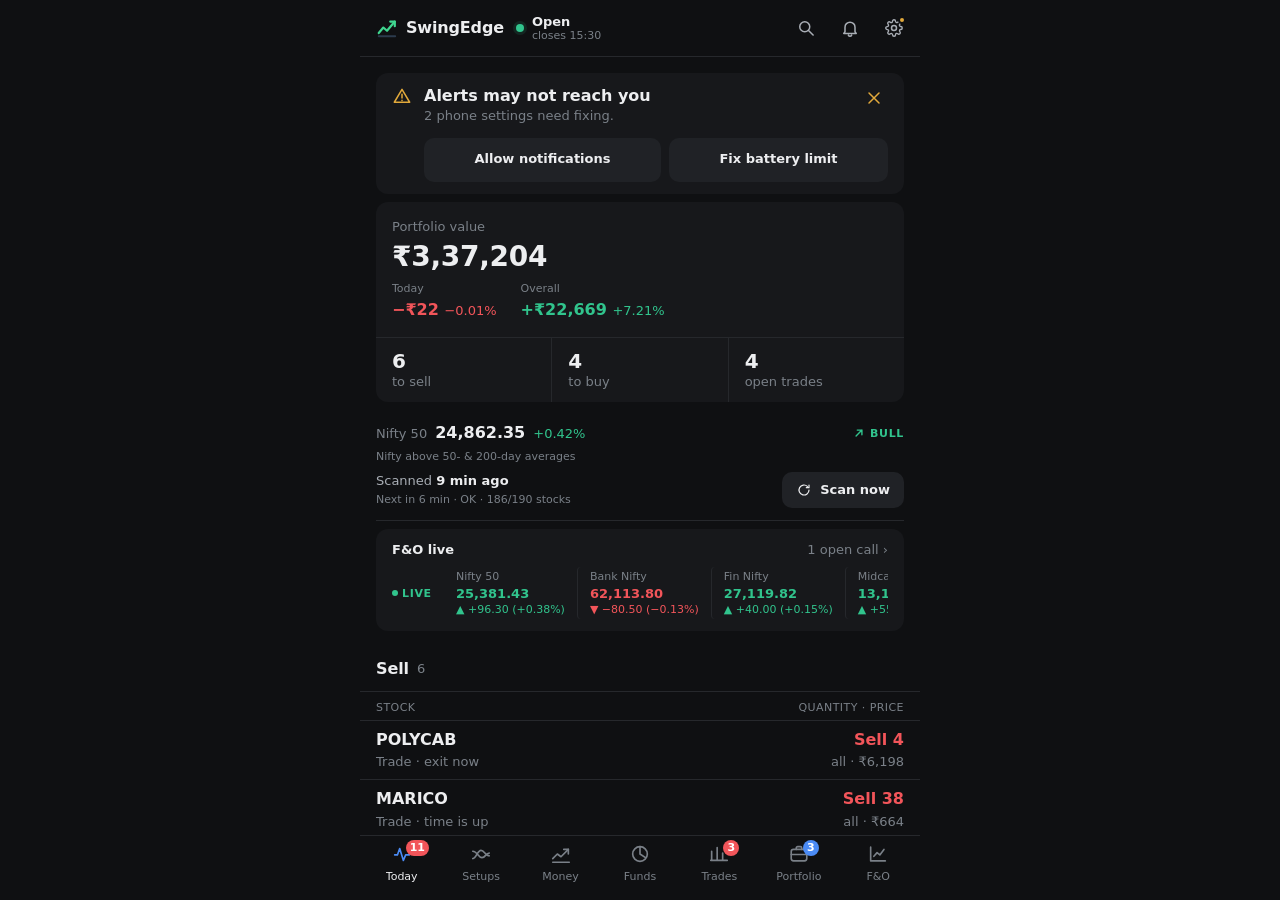
==== commit 6c337589: "UI rehaul: one design system, flat lists, Today hero, (i) captions Co-Authored-By: Claude Opus 5.5 <" ====
--- a/app/src/main/assets/ui/index.html
+++ b/app/src/main/assets/ui/index.html
@@ -4,7 +4,7 @@
 <meta charset="utf-8">
 <meta name="viewport" content="width=device-width, initial-scale=1, viewport-fit=cover">
 <meta name="color-scheme" content="dark">
-<meta name="theme-color" content="#0B0F14">
+<meta name="theme-color" content="#0F1012">
 <meta name="format-detection" content="telephone=no">
 <title>SwingEdge</title>
 <link rel="stylesheet" href="app.css">
--- a/app/src/main/assets/ui/app.css
+++ b/app/src/main/assets/ui/app.css
@@ -1,981 +1,1331 @@
-/* SwingEdge UI. Offline, system fonts only. Targets Android WebView (Chrome 90+). */
+/* SwingEdge UI — one design system. Offline, system fonts only. Targets Android WebView (Chrome 90+).
+   Spacing 4/8/16/24 · type 28 hero / 20 numbers / 16 body+symbols / 13 secondary / 11 caption
+   Colour: grey surfaces; one accent (blue) for actions; green/red only for price direction and P&L. */
+
+/* ===================================================================== 1. tokens */
 :root {
-  --bg: #0B0F14;
-  --surface: #111821;
-  --raised: #17202B;
-  --well: #0E141B;
-  --line: #212D3B;
-  --line-2: #2C3B4D;
-  --text: #E9EEF4;
-  --text-2: #A9B6C4;
-  --muted: #7F8EA0;
-  --green: #3FD68F;
-  --green-bg: rgba(63, 214, 143, .13);
-  --red: #FF6F6F;
-  --red-bg: rgba(255, 111, 111, .13);
-  --amber: #F2B441;
-  --amber-bg: rgba(242, 180, 65, .14);
-  --blue: #6BB3FF;
-  --blue-bg: rgba(107, 179, 255, .13);
-  --ink: #06110C;
-  --sans: Roboto, "Noto Sans", system-ui, -apple-system, "Segoe UI", "Helvetica Neue", Arial, sans-serif;
-  --cond: "Roboto Condensed", "sans-serif-condensed", "Arial Narrow", Roboto, system-ui, -apple-system, "Segoe UI", Arial, sans-serif;
-  --r: 14px;
-  --r-s: 9px;
-  --pad: 14px;
-  --safe-b: 10px;
+  --bg: #0F1012;
+  --surface: #17181B;
+  --raised: #202226;
+  --well: #131416;
+  --line: #26282C;
+  --line-2: #34373C;
+  --text: #EDEEF0;
+  --text-2: #A9AEB5;
+  --muted: #7A8088;
+  --accent: #4B8BF5;
+  --accent-2: #8DB5FA;
+  --accent-bg: rgba(75, 139, 245, .14);
+  --green: #31C48D;
+  --green-bg: rgba(49, 196, 141, .12);
+  --red: #F2555A;
+  --red-bg: rgba(242, 85, 90, .12);
+  --warn: #E2A93B;
+  --warn-bg: rgba(226, 169, 59, .12);
+  /* legacy names still used in markup-level styles */
+  --blue: var(--accent);
+  --blue-bg: var(--accent-bg);
+  --amber: var(--warn);
+  --amber-bg: var(--warn-bg);
+  --ink: #fff;
+  --sans: Roboto, Inter, "Noto Sans", system-ui, -apple-system, "Segoe UI", Arial, sans-serif;
+  --cond: var(--sans);
+  --t-hero: 28px; --t-num: 20px; --t-body: 16px; --t-sec: 13px; --t-cap: 11px;
+  --s1: 4px; --s2: 8px; --s3: 16px; --s4: 24px;
+  --pad: 16px;
+  --r: 12px;
+  --r-s: 8px;
+  --row: 56px;
+  --safe-b: 8px;
 }
 @supports (padding: max(0px, env(safe-area-inset-bottom))) {
-  :root { --safe-b: max(10px, env(safe-area-inset-bottom)); }
+  :root { --safe-b: max(8px, env(safe-area-inset-bottom)); }
 }
 
+/* ===================================================================== 2. base */
 * { box-sizing: border-box; -webkit-tap-highlight-color: transparent; }
 html, body { height: 100%; margin: 0; background: var(--bg); }
-body {
-  color: var(--text);
-  font: 400 15px/1.4 var(--sans);
-  -webkit-text-size-adjust: 100%;
-  text-size-adjust: 100%;
-  overflow: hidden;
-  overscroll-behavior: none;
-}
-button, input, textarea { font: inherit; color: inherit; }
+body { color: var(--text); font: 400 var(--t-body)/1.4 var(--sans); -webkit-text-size-adjust: 100%; text-size-adjust: 100%; overflow: hidden; overscroll-behavior: none; -webkit-font-smoothing: antialiased; }
+button, input, textarea, select { font: inherit; color: inherit; }
 button { background: none; border: 0; padding: 0; margin: 0; cursor: pointer; text-align: inherit; }
 button:disabled { cursor: default; }
-h1, h2, h3, p, ul, ol { margin: 0; padding: 0; }
+h1, h2, h3, h4, p, ul, ol { margin: 0; padding: 0; font-weight: inherit; font-size: inherit; }
 ul, ol { list-style: none; }
+em, i { font-style: normal; }
+small { font-size: var(--t-sec); }
 [hidden] { display: none !important; }
 svg.ic { width: 20px; height: 20px; flex: none; fill: none; stroke: currentColor; stroke-width: 1.8; stroke-linecap: round; stroke-linejoin: round; display: block; }
 :focus { outline: none; }
-:focus-visible { outline: 2px solid var(--blue); outline-offset: 2px; }
-
-.num { font-family: var(--cond); font-variant-numeric: tabular-nums; font-feature-settings: "tnum" 1; letter-spacing: .01em; }
+:focus-visible { outline: 2px solid var(--accent); outline-offset: 2px; border-radius: 6px; }
+.sr-only { position: absolute; width: 1px; height: 1px; overflow: hidden; clip: rect(0 0 0 0); white-space: nowrap; }
+
+.num { font-variant-numeric: tabular-nums; font-feature-settings: "tnum" 1; letter-spacing: 0; }
 .up { color: var(--green); }
 .down { color: var(--red); }
 .flat { color: var(--text-2); }
-.mut { color: var(--muted); }
+.mut, .gray { color: var(--muted); }
 .clip { overflow: hidden; text-overflow: ellipsis; white-space: nowrap; min-width: 0; }
-.wrap { overflow-wrap: anywhere; word-break: break-word; min-width: 0; }
-
-/* ---------- frame ---------- */
-#app { position: absolute; top: 0; right: 0; bottom: 0; left: 0; display: flex; flex-direction: column; max-width: 560px; margin: 0 auto; }
+.wrap { overflow-wrap: anywhere; min-width: 0; }
+.wrapn { white-space: normal; overflow-wrap: break-word; min-width: 0; }
+.nw { white-space: nowrap; }
+.sp { flex: 1 1 auto; }
+.sm2 { font-size: var(--t-sec); line-height: 1.4; color: var(--text-2); margin-top: var(--s1); overflow-wrap: anywhere; }
+.mut.sm2 { color: var(--muted); }
+
+/* ===================================================================== 3. frame */
+#app { position: absolute; inset: 0; display: flex; flex-direction: column; max-width: 560px; margin: 0 auto; }
 #top { flex: none; padding-top: env(safe-area-inset-top); background: var(--bg); border-bottom: 1px solid var(--line); position: relative; z-index: 3; }
-.topbar { display: flex; align-items: center; height: 52px; padding: 0 4px 0 var(--pad); }
-.brand { font: 700 19px/1 var(--cond); letter-spacing: .01em; display: flex; align-items: center; margin-right: 10px; flex: none; }
-.brand svg { width: 22px; height: 22px; margin-right: 7px; }
-.mkt { display: flex; align-items: center; min-width: 0; flex: 1; font-size: 12.5px; color: var(--text-2); }
-.mkt .dot { width: 8px; height: 8px; border-radius: 50%; background: var(--muted); margin-right: 7px; flex: none; }
+.topbar { display: flex; align-items: center; height: 56px; padding: 0 4px 0 var(--pad); }
+.brand { display: flex; align-items: center; flex: none; margin-right: 12px; font-weight: 700; font-size: var(--t-body); letter-spacing: -.01em; }
+.brand svg { width: 22px; height: 22px; margin-right: 8px; }
+.mkt { flex: 1 1 auto; min-width: 0; display: flex; align-items: center; color: var(--text-2); }
+.mkt .dot { width: 8px; height: 8px; border-radius: 50%; background: var(--muted); margin-right: 8px; flex: none; }
 .mkt.open .dot { background: var(--green); box-shadow: 0 0 0 3px var(--green-bg); }
 .mkt.closed .dot { background: transparent; border: 2px solid var(--muted); }
-.iconbtn { width: 48px; height: 48px; display: flex; align-items: center; justify-content: center; color: var(--text-2); border-radius: 12px; flex: none; position: relative; }
-.iconbtn { transition: background .08s ease, transform .08s ease; }
-.iconbtn:active { background: var(--line-2); color: var(--text); transform: scale(.92); }
-.iconbtn .pip { position: absolute; top: 11px; right: 11px; width: 9px; height: 9px; border-radius: 50%; background: var(--amber); border: 2px solid var(--bg); }
-.busyline { height: 3px; background: var(--line); overflow: hidden; }
-.busyline i { display: block; height: 100%; background: var(--blue); transition: width .4s ease; }
+.mkt .mt { display: flex; flex-direction: column; min-width: 0; line-height: 1.2; }
+.mkt .mt b { font-size: var(--t-sec); font-weight: 600; color: var(--text); }
+.mkt .mt small { font-size: var(--t-cap); color: var(--muted); }
+.iconbtn { width: 44px; height: 44px; flex: none; display: flex; align-items: center; justify-content: center; color: var(--text-2); border-radius: 22px; position: relative; transition: background .1s ease; }
+.iconbtn:active { background: var(--raised); color: var(--text); }
+.iconbtn.on, .iconbtn[aria-current="page"] { color: var(--accent); }
+.iconbtn .pip { position: absolute; top: 10px; right: 10px; width: 8px; height: 8px; border-radius: 50%; background: var(--warn); border: 2px solid var(--bg); }
+.iconbtn .spin { margin: 0; }
+.busyline { height: 2px; background: var(--line); overflow: hidden; }
+.busyline i { display: block; height: 100%; background: var(--accent); transition: width .4s ease; }
 .busyline.indet i { width: 35%; animation: slide 1.2s ease-in-out infinite; }
 @keyframes slide { 0% { transform: translateX(-100%); } 100% { transform: translateX(300%); } }
 
-#errbar { flex: none; display: flex; align-items: center; background: #3A1D20; color: #FFD9D9; font-size: 13px; padding: 6px 6px 6px var(--pad); }
+#errbar { flex: none; display: flex; align-items: center; background: #2A1617; color: #FFD6D6; font-size: var(--t-sec); padding: 4px 8px 4px var(--pad); }
 #errbar span { flex: 1; }
-#errbar button { min-height: 44px; padding: 0 14px; font-weight: 600; color: #fff; border: 1px solid rgba(255,255,255,.3); border-radius: 9px; margin-left: 8px; }
-
-#view { flex: 1; overflow-y: auto; overflow-x: hidden; -webkit-overflow-scrolling: touch; padding: 12px var(--pad) 28px; overscroll-behavior: contain; }
-
-#tabbar { flex: none; display: flex; background: #0D1219; border-top: 1px solid var(--line); padding: 0 4px var(--safe-b); position: relative; z-index: 3; }
-.tab:active { background: rgba(255,255,255,.05); }
-.tab { flex: 1; min-width: 0; height: 56px; display: flex; flex-direction: column; align-items: center; justify-content: center; color: var(--muted); font-size: 11.5px; font-weight: 500; position: relative; }
-.tab svg { width: 22px; height: 22px; margin-bottom: 3px; }
+#errbar button { min-height: 44px; padding: 0 16px; font-weight: 600; color: #fff; }
+
+#view { flex: 1 1 auto; overflow-y: auto; overflow-x: hidden; -webkit-overflow-scrolling: touch; padding: var(--s3) var(--pad) var(--s4); overscroll-behavior: contain; }
+
+#tabbar { flex: none; display: flex; background: var(--bg); border-top: 1px solid var(--line); padding: 0 2px var(--safe-b); position: relative; z-index: 3; }
+.tab { flex: 1 1 0; min-width: 0; height: 56px; display: flex; flex-direction: column; align-items: center; justify-content: center; color: var(--muted); font-size: var(--t-cap); font-weight: 500; position: relative; }
+.tab svg { width: 22px; height: 22px; margin-bottom: 4px; }
+.tab span:not(.badge) { white-space: nowrap; overflow: hidden; text-overflow: ellipsis; max-width: 100%; }
 .tab.on { color: var(--text); }
-.tab.on:before { content: ""; position: absolute; top: -1px; left: 26%; right: 26%; height: 2px; background: var(--text); border-radius: 0 0 2px 2px; }
-.tab .badge { position: absolute; top: 5px; left: 50%; margin-left: 6px; min-width: 18px; height: 18px; padding: 0 5px; border-radius: 9px; background: var(--red); color: #1B0707; font: 700 11.5px/18px var(--cond); text-align: center; }
-.tab .badge.g { background: var(--green); color: var(--ink); }
-.tab .badge.a { background: var(--amber); color: #1D1403; }
-
-/* ---------- generic blocks ---------- */
-.sec { display: flex; align-items: baseline; margin: 22px 0 10px; }
-.sec:first-child { margin-top: 4px; }
-.sec h2 { font: 700 17px/1.2 var(--sans); letter-spacing: -.005em; }
-.sec .cnt { margin-left: 8px; color: var(--muted); font-size: 13px; }
-.sec .sp { flex: 1; }
-.linkbtn { color: var(--blue); font-size: 13.5px; font-weight: 500; min-height: 44px; margin: -12px -6px -12px 0; padding: 0 6px; display: inline-flex; align-items: center; }
+.tab.on svg { color: var(--accent); }
+.tab:active { background: rgba(255, 255, 255, .04); }
+.tab .badge { position: absolute; top: 4px; left: 50%; margin-left: 4px; min-width: 16px; height: 16px; padding: 0 4px; border-radius: 8px; background: var(--red); color: #fff; font: 700 var(--t-cap)/16px var(--sans); text-align: center; font-variant-numeric: tabular-nums; }
+.tab .badge.g, .tab .badge.a { background: var(--accent); }
+.tab .badge.n { background: var(--raised); color: var(--text-2); }
+
+/* ===================================================================== 4. controls */
+.btns { display: flex; flex-wrap: wrap; gap: var(--s2); margin-top: var(--s3); }
+.btn { min-height: 44px; padding: 0 var(--s3); border-radius: 10px; display: inline-flex; align-items: center; justify-content: center; gap: 8px; text-align: center; white-space: nowrap;
+  font-size: var(--t-body); font-weight: 600; color: var(--text); background: var(--raised); border: 0; flex: 0 0 auto; transition: filter .1s ease; }
+.btn svg { width: 18px; height: 18px; }
+.btn.grow { flex: 1 1 0; min-width: 0; }
+.btn.pri { background: var(--accent); color: #fff; }
+.btn.dan, .btn.danger { background: var(--red); color: #fff; }
+.btn.ghost { background: transparent; color: var(--text); box-shadow: inset 0 0 0 1px var(--line-2); }
+.btn.dan.ghost, .sheet .btns .btn.dan.ghost { background: transparent; color: var(--red); box-shadow: inset 0 0 0 1px var(--line-2); }
+.btn.sm { min-height: 44px; font-size: var(--t-sec); padding: 0 14px; }
+.btn.sm svg { width: 16px; height: 16px; }
+.btn:active { filter: brightness(1.2); }
+.btn:disabled { opacity: .5; filter: none; }
+.btn .clip { min-width: 0; }
+.spin { width: 16px; height: 16px; border-radius: 50%; border: 2px solid currentColor; border-right-color: transparent; display: inline-block; animation: rot .8s linear infinite; flex: none; }
+.btn .spin { margin: 0; }
+@keyframes rot { to { transform: rotate(360deg); } }
+
+.linkbtn { color: var(--accent-2); font-size: var(--t-sec); font-weight: 600; min-height: 44px; padding: 0 4px; margin: -12px -4px; display: inline-flex; align-items: center; }
 .linkbtn:disabled { opacity: .45; }
-.linkbtn.inl { margin: 0; padding: 0 2px; min-height: 44px; }
-
-.card { background: var(--surface); border: 1px solid var(--line); border-radius: var(--r); margin-bottom: 10px; position: relative; overflow: hidden; }
-.card.rail { padding-left: 4px; }
-.card.rail:before { content: ""; position: absolute; left: 0; top: 0; bottom: 0; width: 4px; background: var(--line-2); }
-.card.k-buy:before { background: var(--green); }
-.card.k-sell:before { background: var(--red); }
-.card.k-trim:before { background: var(--amber); }
-.card.k-info:before { background: var(--blue); }
-.cb { padding: 12px 13px; }
-
-.tag { display: inline-flex; align-items: center; height: 22px; padding: 0 7px 0 5px; border-radius: 6px; font: 700 11.5px/1 var(--cond); letter-spacing: .05em; white-space: nowrap; flex: none; max-width: 100%; }
-.tag svg { width: 13px; height: 13px; margin-right: 4px; stroke-width: 2.4; }
-.tag.buy, .tag.live, .tag.hold { color: var(--green); background: var(--green-bg); }
-.tag.sell { color: var(--red); background: var(--red-bg); }
-.tag.trim, .tag.paused { color: var(--amber); background: var(--amber-bg); }
-.tag.info, .tag.watch { color: var(--blue); background: var(--blue-bg); }
-.tag.neutral, .tag.untested { color: var(--text-2); background: rgba(169,182,196,.12); }
-.tag.plain { padding-left: 7px; }
-
-.hd { display: flex; align-items: flex-start; }
-.hd .who { flex: 1; min-width: 0; padding-right: 10px; }
-.hd .px { text-align: right; flex: none; max-width: 46%; }
-.sym { font: 700 19px/1.15 var(--cond); letter-spacing: .01em; display: flex; align-items: center; min-width: 0; }
-.sym .tag { margin-right: 8px; }
-.sym b { font-weight: 700; overflow: hidden; text-overflow: ellipsis; white-space: nowrap; min-width: 0; }
-.sub { color: var(--muted); font-size: 12.5px; margin-top: 3px; overflow: hidden; text-overflow: ellipsis; white-space: nowrap; }
-.ltp { font: 600 19px/1.15 var(--cond); font-variant-numeric: tabular-nums; white-space: nowrap; overflow: hidden; text-overflow: ellipsis; }
-.ltpl { color: var(--muted); font-size: 11.5px; margin-top: 3px; white-space: nowrap; overflow: hidden; text-overflow: ellipsis; }
-
-.note { font-size: 14px; line-height: 1.4; color: var(--text); margin-top: 10px; overflow-wrap: anywhere; }
-.note, .act .an, .hold .headline { display: -webkit-box; -webkit-line-clamp: 6; -webkit-box-orient: vertical; overflow: hidden; }
-.note.sm { font-size: 13px; color: var(--text-2); }
-
-/* key/value level grid */
-.lv { display: flex; margin-top: 11px; border: 1px solid var(--line); border-radius: var(--r-s); background: var(--well); overflow: hidden; }
-.lv > div { flex: 1 1 0; min-width: 0; padding: 7px 9px 8px; border-left: 1px solid var(--line); }
-.lv > div:first-child { border-left: 0; }
-.lv .k { font-size: 11.5px; color: var(--muted); white-space: nowrap; overflow: hidden; text-overflow: ellipsis; }
-.lv .v { font: 600 16px/1.2 var(--cond); font-variant-numeric: tabular-nums; margin-top: 2px; white-space: nowrap; overflow: hidden; text-overflow: ellipsis; }
-.lv .v.sm { font-size: 14.5px; }
-.lv .v small { font-size: 12.5px; font-weight: 500; }
-.lv > div.w2 { flex: 1.3 1 0; }
-
-.zone { margin-top: 11px; display: flex; align-items: baseline; flex-wrap: wrap; }
-.zone .k { color: var(--text-2); font-size: 13px; margin-right: 8px; }
-.zone .v { font: 700 23px/1.1 var(--cond); font-variant-numeric: tabular-nums; color: var(--green); overflow-wrap: anywhere; min-width: 0; }
-
-.facts { display: flex; flex-wrap: wrap; margin: 9px -8px 0 0; font-size: 13px; color: var(--text-2); }
-.facts span { margin-right: 14px; margin-top: 2px; white-space: nowrap; max-width: 100%; overflow: hidden; text-overflow: ellipsis; }
-.facts b { font: 600 14.5px/1 var(--cond); font-variant-numeric: tabular-nums; color: var(--text); }
-
-/* risk vs reward */
+.linkbtn + .linkbtn { margin-left: 12px; }
+.linkbtn.inl { margin: 0; padding: 0 2px; min-height: 0; display: inline; }
+
+/* (i) toggle + caption */
+.ib { width: 44px; height: 44px; margin: -12px -8px -12px -6px; display: inline-flex; align-items: center; justify-content: center; color: var(--muted); flex: none; }
+.ib svg { width: 16px; height: 16px; }
+.ib.on, .ib:active { color: var(--accent-2); }
+.icap { font-size: var(--t-sec); line-height: 1.45; color: var(--text-2); background: var(--surface); border-radius: var(--r-s); padding: var(--s2) 12px; margin: 0 0 var(--s2); overflow-wrap: anywhere; }
+
+/* chips: one shape for filters, ranges and sort */
+.chips, .ixc { display: flex; gap: var(--s2); overflow-x: auto; margin: 0 calc(-1 * var(--pad)) var(--s2); padding: 0 var(--pad) 2px; scrollbar-width: none; -webkit-overflow-scrolling: touch; }
+.chips::-webkit-scrollbar, .ixc::-webkit-scrollbar { display: none; }
+.sheet .ixc { margin-left: -16px; margin-right: -16px; padding-left: 16px; padding-right: 16px; }
+.chip, .sfc { flex: none; min-height: 36px; padding: 0 14px; border-radius: 18px; background: var(--raised); color: var(--text-2); font-size: var(--t-sec); font-weight: 600; white-space: nowrap; display: inline-flex; align-items: center; gap: 4px; }
+.chip.on, .sfc.on { background: var(--text); color: var(--bg); }
+.chip .mut { color: inherit; opacity: .7; font-weight: 500; }
+.chip svg { width: 14px; height: 14px; }
+.rchip { flex: none; min-width: 44px; min-height: 44px; display: inline-flex; align-items: center; justify-content: center; padding: 0 2px; }
+.rchip span { display: inline-flex; align-items: center; height: 32px; padding: 0 12px; border-radius: 16px; color: var(--text-2); font-size: var(--t-sec); font-weight: 600; white-space: nowrap; }
+.rchip.on span { background: var(--raised); color: var(--text); }
+.rchip span.mut { padding: 0 0 0 12px; color: var(--muted); font-weight: 500; }
+.rchip span.mut + span { padding-left: 4px; }
+.rchip.on span.mut { background: none; }
+.rchip.on span.mut + span { background: none; color: var(--text); }
+.chip:active, .rchip:active span, .sfc:active, .qchip:active, .echip:active { filter: brightness(1.25); }
+.seg2 { display: flex; gap: 4px; padding: 4px; background: var(--surface); border-radius: 12px; margin-bottom: var(--s2); }
+.seg2 .chip { flex: 1 1 0; justify-content: center; min-height: 40px; border-radius: 9px; background: transparent; }
+.seg2 .chip.on { background: var(--raised); color: var(--text); }
+.segs { display: flex; flex-wrap: wrap; margin: 0 -2px var(--s2); }
+
+/* ===================================================================== 5. sections + text blocks */
+.sec { display: flex; align-items: center; min-height: 28px; margin: var(--s4) 0 var(--s2); gap: var(--s2); }
+.sec:first-child { margin-top: 0; }
+.sec h2 { font-size: var(--t-body); font-weight: 600; letter-spacing: -.005em; white-space: nowrap; }
+.sec .cnt { color: var(--muted); font-size: var(--t-sec); font-variant-numeric: tabular-nums; white-space: nowrap; }
+.sec .sr2, .subh .sr2 { color: var(--muted); font-size: var(--t-sec); text-align: right; min-width: 0; overflow: hidden; text-overflow: ellipsis; white-space: nowrap; }
+.sec .btn.sm { min-height: 36px; padding: 0 12px; }
+.sec + .icap { margin-top: -4px; }
+.subh { display: flex; align-items: center; gap: var(--s2); margin: var(--s3) 0 var(--s1); font-size: var(--t-sec); font-weight: 600; color: var(--text-2); min-height: 24px; }
+.subh .cnt { color: var(--muted); font-weight: 400; }
+.phead { display: flex; align-items: center; gap: var(--s1); margin-bottom: var(--s2); }
+.phead .pt { flex: 1 1 auto; min-width: 0; display: flex; flex-direction: column; }
+.phead h1 { font-size: var(--t-num); font-weight: 600; line-height: 1.2; }
+.phead .ps { font-size: var(--t-sec); color: var(--muted); margin-top: 2px; }
+.phead .ib { margin: 0; }
+.none { font-size: var(--t-sec); color: var(--muted); padding: var(--s2) 0; }
+.foot { font-size: var(--t-cap); line-height: 1.45; color: var(--muted); margin: var(--s3) 0 0; overflow-wrap: anywhere; }
+.hint { display: flex; align-items: flex-start; gap: var(--s2); color: var(--muted); font-size: var(--t-sec); line-height: 1.45; padding: var(--s2) 0 0; }
+.hint svg { width: 16px; height: 16px; margin-top: 1px; color: var(--muted); }
+.hint .t { min-width: 0; }
+.hint .linkbtn { min-height: 0; margin: 0; padding: 0; display: inline; }
+.hintpad { padding: var(--s2) 0; }
+.btns.hintpad { margin-top: var(--s2); align-items: center; }
+.btns.hintpad .ib { margin: 0; }
+.lead { font-size: var(--t-sec); line-height: 1.5; color: var(--text-2); overflow-wrap: anywhere; }
+.lead b { color: var(--text); font-weight: 600; }
+
+.empty { padding: var(--s4) var(--s3); text-align: left; background: var(--surface); border-radius: var(--r); }
+.empty .ei { width: 40px; height: 40px; border-radius: 20px; background: var(--raised); display: flex; align-items: center; justify-content: center; color: var(--text-2); margin-bottom: 12px; }
+.empty h3 { font-size: var(--t-body); font-weight: 600; }
+.empty p { color: var(--text-2); font-size: var(--t-sec); line-height: 1.5; margin-top: 4px; overflow-wrap: anywhere; }
+
+/* link rows (Index stocks, Track record, F&O, targets) */
+.links { margin: 0 0 var(--s2); background: var(--surface); border-radius: var(--r); overflow: hidden; }
+.links > .card { margin: 0; border-radius: 0; background: transparent; }
+.links > .card + .card { box-shadow: inset 0 1px 0 var(--line); }
+.golink, .trkrow, button.collap { display: flex; align-items: center; gap: 12px; width: 100%; min-height: var(--row); padding: 8px var(--s3); text-align: left; color: var(--text); }
+.golink > svg:first-child, .trkrow > svg:first-child, button.collap > svg:first-child { width: 20px; height: 20px; color: var(--text-2); }
+.golink > svg:last-child, .trkrow > svg:last-child, button.collap > svg:last-child { width: 16px; height: 16px; color: var(--muted); }
+.golink .gt, .trkrow .tx { flex: 1 1 auto; min-width: 0; display: flex; flex-direction: column; }
+.golink .gt b, .trkrow .tx b { font-size: var(--t-body); font-weight: 500; }
+.golink .gt span, .trkrow .tx span { font-size: var(--t-sec); color: var(--muted); margin-top: 2px; overflow-wrap: anywhere; }
+.golink:active, .trkrow:active, button.collap:active { background: var(--raised); }
+button.collap { border-radius: var(--r); background: var(--surface); margin: 0 0 var(--s2); }
+button.collap b { flex: 1 1 auto; font-weight: 500; }
+button.collap .num { font-size: var(--t-sec); }
+
+/* ===================================================================== 6. lists (flat rows, hairlines) */
+.card.mv, .list, .rows, .srl2, .card.trkl { margin: 0 calc(-1 * var(--pad)); background: transparent; border-radius: 0; border-top: 1px solid var(--line); border-bottom: 1px solid var(--line); overflow: visible; padding: 0; }
+.sheet .card.mv, .sheet .list, .sheet .rows, .sheet .srl2, .sheet .card.trkl { margin: 0 -16px; }
+.lhead { display: flex; justify-content: space-between; padding: 8px var(--pad) 4px; font-size: var(--t-cap); color: var(--muted); text-transform: uppercase; letter-spacing: .04em; }
+.lrow { display: flex; align-items: center; gap: 12px; width: 100%; min-height: var(--row); padding: 8px var(--pad); text-align: left; color: var(--text); }
+.lrow, .lhead + .lrow { border-top: 1px solid var(--line); }
+.lrow:active, .srow:active, .srr:active, .mvr:active, .wl:active, .pmb:active { background: var(--surface); }
+.lrow .l, .lrow .r { display: flex; flex-direction: column; min-width: 0; }
+.lrow .l { flex: 1 1 auto; }
+.lrow .r { flex: none; align-items: flex-end; text-align: right; }
+.lrow b { font-size: var(--t-body); font-weight: 600; overflow-wrap: anywhere; }
+.lrow small { font-size: var(--t-sec); color: var(--muted); margin-top: 2px; }
+.lrow .qt { font-size: var(--t-cap); font-weight: 600; color: var(--muted); text-transform: uppercase; letter-spacing: .04em; margin-left: 4px; }
+
+/* generic row (closed trades) */
+.row2 { display: flex; align-items: center; min-height: var(--row); padding: 8px var(--pad); }
+.row2 + .row2 { border-top: 1px solid var(--line); }
+.row2 .l { flex: 1 1 auto; min-width: 0; padding-right: 12px; }
+.row2 .l .a { display: flex; align-items: center; gap: 8px; font-size: var(--t-body); font-weight: 600; min-width: 0; }
+.row2 .l .b { font-size: var(--t-sec); color: var(--muted); margin-top: 2px; overflow: hidden; text-overflow: ellipsis; white-space: nowrap; }
+.row2 .r { text-align: right; flex: none; }
+.row2 .r .a { font-size: var(--t-body); font-weight: 600; font-variant-numeric: tabular-nums; }
+.row2 .r .b { font-size: var(--t-sec); color: var(--muted); margin-top: 2px; font-variant-numeric: tabular-nums; }
+
+/* stock rows: setups, watchlist, ideas, money, funds */
+.srow { display: block; width: 100%; text-align: left; color: var(--text); padding: 12px var(--pad); }
+.srow + .srow, .wrow + .wrow, .srow + .wrow, .wrow + .srow { border-top: 1px solid var(--line); }
+.srow .s1 { display: flex; align-items: center; gap: 12px; }
+.wn { flex: 1 1 auto; min-width: 0; display: flex; flex-direction: column; }
+.wn b { font-size: var(--t-body); font-weight: 600; overflow-wrap: anywhere; line-height: 1.25; }
+.ws { font-size: var(--t-sec); color: var(--muted); margin-top: 2px; white-space: nowrap; overflow: hidden; text-overflow: ellipsis; }
+.srow .sp, .idea2 .sp, .tmain .sp { flex: none; display: flex; flex-direction: column; align-items: flex-end; text-align: right; }
+.srow .sp .num, .idea2 .sp .num, .tmain .sp .num { font-size: var(--t-body); font-weight: 500; white-space: nowrap; }
+.srow .sp .num + .num, .idea2 .sp .num + .num, .tmain .sp .num + .num { font-size: var(--t-sec); margin-top: 2px; }
+.spk { width: 64px; height: 24px; flex: 0 1 64px; min-width: 0; }
+.spk polyline { fill: none; stroke-width: 1.6; stroke-linejoin: round; stroke-linecap: round; }
+.spk.u polyline { stroke: var(--green); }
+.spk.d polyline { stroke: var(--red); }
+.srow .s2 { display: flex; flex-wrap: wrap; margin-top: 8px; font-size: var(--t-sec); color: var(--muted); }
+.srow .s2.g5 { flex-wrap: nowrap; gap: 4px; }
+.srow .s2.g5 span { flex: 1 1 0; min-width: 0; }
+.srow .s2.g5 i { display: block; font-size: var(--t-cap); color: var(--muted); white-space: nowrap; }
+.srow .s2.g5 b { display: block; font-size: var(--t-sec); font-weight: 500; color: var(--text-2); white-space: nowrap; margin-top: 2px; }
+.srow .wl2 { display: flex; align-items: center; justify-content: space-between; gap: 8px; flex-wrap: nowrap; color: var(--text-2); }
+.srow .wl2 .wx { flex: 1 1 auto; min-width: 0; }
+.wrow { display: flex; align-items: stretch; }
+.wrow .srow { flex: 1 1 auto; min-width: 0; }
+.wrow .wrm, .wrow .wside { width: 56px; flex: none; display: flex; flex-direction: column; align-items: center; justify-content: center; gap: 4px; color: var(--red); }
+.wrow .wside { color: var(--accent-2); }
+.wrow .wside i { font-size: var(--t-cap); }
+.wrow .wrm:active { background: var(--red-bg); }
+.wrow .wrm:disabled { opacity: .4; }
+.wrow .wrm svg, .wrow .wside svg { width: 20px; height: 20px; }
+.irow + .irow { border-top: 1px solid var(--line); }
+
+/* ranked ideas */
+.srow.idea2 { display: flex; flex-direction: column; gap: 8px; }
+.idea2 .i1 { display: flex; align-items: center; gap: 12px; width: 100%; }
+.idea2 .i2 { display: flex; gap: 8px; padding-left: 50px; }
+.idea2 .i2 > span { flex: 1 1 0; min-width: 0; display: flex; flex-direction: column; }
+.idea2 .i2 > span.iz { flex: 1.7 1 0; }
+.idea2 .i2 i { font-size: var(--t-cap); color: var(--muted); white-space: nowrap; }
+.idea2 .i2 b { font-size: var(--t-sec); font-weight: 500; color: var(--text); margin-top: 2px; white-space: nowrap; }
+.idea2 .i2 b.up { color: var(--green); }
+.idea2 .i2 b.down { color: var(--red); }
+.idea2 .spk { display: none; }
+
+/* money + funds rows */
+.frow, .secrow { padding: 12px var(--pad); }
+.fr1 { display: flex; align-items: center; gap: 8px; min-height: 24px; }
+.fr1 b { font-size: var(--t-body); font-weight: 600; min-width: 0; }
+.fr1 b.wrapn, .fr1 b.fnm { flex: 1 1 auto; white-space: normal; overflow-wrap: break-word; line-height: 1.3; }
+.fr1 b.fnm { font-weight: 500; }
+.fr1 .num { font-size: var(--t-sec); white-space: nowrap; flex: none; }
+.fr1 > .num:first-of-type { font-size: var(--t-body); font-weight: 500; }
+.secrow .fr1 > .num:first-of-type, .fr1 .fp, .fr1 .fnet { font-size: var(--t-sec); font-weight: 500; }
+.fr1 svg { width: 16px; height: 16px; color: var(--muted); flex: none; }
+.fr2 .nm { display: block; color: var(--muted); font-size: var(--t-sec); margin-top: 2px; overflow-wrap: break-word; }
+.fr3 { display: flex; align-items: center; flex-wrap: wrap; gap: 4px 12px; font-size: var(--t-sec); margin-top: 4px; }
+.fr3 .mut { min-width: 0; flex: 1 1 auto; }
+.fr3 .fwst { margin-left: auto; }
+.fcols { display: flex; gap: 8px; margin-top: 8px; }
+.fcols > span { flex: 1 1 0; min-width: 0; display: flex; flex-direction: column; }
+.fcols i { font-size: var(--t-cap); color: var(--muted); white-space: nowrap; }
+.fcols b { font-size: var(--t-sec); font-weight: 500; margin-top: 2px; white-space: nowrap; }
+.mi { font-size: var(--t-sec); color: var(--muted); }
+.rk { min-width: 24px; height: 24px; border-radius: 6px; background: var(--raised); font: 600 var(--t-cap)/24px var(--sans); text-align: center; color: var(--text-2); flex: none; }
+.fbar { flex: 1 1 auto; min-width: 48px; height: 4px; border-radius: 2px; background: var(--raised); overflow: hidden; }
+.fbar i { display: block; height: 100%; border-radius: 2px; }
+.fbar.in i { background: var(--green); }
+.fbar.out i { background: var(--red); }
+.fp { min-width: 48px; text-align: right; }
+.fsc { min-width: 32px; height: 24px; border-radius: 6px; font: 600 var(--t-sec)/24px var(--sans); text-align: center; flex: none; background: var(--raised); color: var(--text); font-variant-numeric: tabular-nums; }
+.fsc.lo, .fsc.mid { color: var(--text-2); }
+.hchips { display: flex; flex-wrap: wrap; gap: 4px 12px; margin: 4px 0 0; }
+.hch { font-size: var(--t-sec); color: var(--text-2); font-variant-numeric: tabular-nums; }
+.hch.key { font-weight: 600; }
+
+/* ===================================================================== 7. cards */
+.card { background: var(--surface); border-radius: var(--r); margin-bottom: var(--s2); position: relative; overflow: hidden; }
+.cb { padding: var(--s3); }
+.card.rail { padding-left: 0; }
+.tag { display: inline-flex; align-items: center; height: 20px; padding: 0 6px; border-radius: 4px; background: var(--raised); color: var(--text-2);
+  font-size: var(--t-cap); font-weight: 700; letter-spacing: .04em; text-transform: uppercase; white-space: nowrap; flex: none; max-width: 100%; }
+.tag svg { display: none; }
+.tag.buy, .tag.live { color: var(--accent-2); }
+.tag.sell { color: var(--red); }
+.tag.hold { color: var(--text-2); }
+
+.hd { display: flex; align-items: flex-start; gap: 12px; }
+.hd .who { flex: 1 1 auto; min-width: 0; }
+.hd .px { text-align: right; flex: none; max-width: 55%; }
+.sym { display: flex; align-items: center; flex-wrap: wrap; gap: 4px 8px; min-width: 0; font-size: var(--t-body); font-weight: 600; }
+.sym b { font-weight: 600; overflow-wrap: anywhere; }
+.symbtn { display: inline-flex; align-items: center; gap: 6px; min-height: 32px; margin: -6px 0; padding: 6px 4px 6px 0; color: inherit; max-width: 100%; min-width: 0; }
+.symbtn b { min-width: 0; overflow-wrap: anywhere; }
+.symbtn svg { width: 14px; height: 14px; color: var(--muted); flex: none; }
+.symbtn:active { opacity: .6; }
+.sub { color: var(--muted); font-size: var(--t-sec); margin-top: 4px; overflow: hidden; text-overflow: ellipsis; white-space: nowrap; }
+.ltp { font-size: var(--t-body); font-weight: 600; font-variant-numeric: tabular-nums; white-space: nowrap; }
+.ltp small { font-size: var(--t-sec); font-weight: 500; }
+.ltpl { color: var(--muted); font-size: var(--t-sec); margin-top: 4px; white-space: nowrap; font-variant-numeric: tabular-nums; }
+.note { font-size: var(--t-sec); line-height: 1.45; color: var(--text-2); margin-top: var(--s2); overflow-wrap: anywhere; }
+.note.sm { color: var(--muted); }
+
+.lv { display: flex; margin-top: 12px; border-top: 1px solid var(--line); padding-top: 12px; }
+.lv > div { flex: 1 1 0; min-width: 0; }
+.lv .k { font-size: var(--t-cap); color: var(--muted); white-space: nowrap; overflow: hidden; text-overflow: ellipsis; }
+.lv .v { font-size: var(--t-body); font-weight: 500; font-variant-numeric: tabular-nums; margin-top: 2px; white-space: nowrap; }
+.lv .v.sm { font-size: var(--t-sec); }
+.lv .v small { font-size: var(--t-sec); }
+.zone { margin-top: 12px; display: flex; align-items: baseline; flex-wrap: wrap; gap: 8px; }
+.zone .k { color: var(--muted); font-size: var(--t-sec); }
+.zone .v { font-size: var(--t-num); font-weight: 600; font-variant-numeric: tabular-nums; overflow-wrap: anywhere; }
+.facts { display: flex; flex-wrap: wrap; gap: 4px 16px; margin-top: 12px; font-size: var(--t-sec); color: var(--muted); }
+.facts b { font-weight: 500; color: var(--text); font-variant-numeric: tabular-nums; }
 .rr { margin-top: 12px; }
-.rr .bar { display: flex; height: 8px; border-radius: 4px; overflow: hidden; background: var(--line); }
+.rr .bar { display: flex; height: 4px; border-radius: 2px; overflow: hidden; background: var(--line); }
 .rr .bar i { display: block; height: 100%; min-width: 4px; }
 .rr .bar .r { background: var(--red); }
 .rr .bar .w { background: var(--green); margin-left: 2px; }
-.rr .lab { display: flex; justify-content: space-between; margin-top: 5px; font-size: 12.5px; color: var(--text-2); }
-.rr .lab span { min-width: 0; overflow: hidden; text-overflow: ellipsis; white-space: nowrap; }
-.rr .lab span + span { margin-left: 10px; text-align: right; }
-.rr .lab b { font: 600 14.5px/1 var(--cond); font-variant-numeric: tabular-nums; }
-
-.edge { margin-top: 11px; padding: 8px 10px; border-radius: var(--r-s); background: var(--blue-bg); color: #CFE5FF; font-size: 13px; line-height: 1.35; display: flex; align-items: flex-start; }
-.edge svg { width: 16px; height: 16px; margin: 1px 7px 0 0; color: var(--blue); }
-.edge b { font-weight: 600; color: #fff; }
-.edge.none { background: rgba(169,182,196,.1); color: var(--text-2); }
-.edge.none svg { color: var(--text-2); }
-
-.more { display: flex; align-items: center; width: 100%; min-height: 44px; margin: 4px 0 -6px; color: var(--text-2); font-size: 13.5px; }
-.more svg { width: 16px; height: 16px; margin-right: 6px; transition: transform .15s ease; }
+.rr .lab { display: flex; justify-content: space-between; gap: 12px; margin-top: 4px; font-size: var(--t-sec); color: var(--muted); }
+.rr .lab b { font-weight: 500; font-variant-numeric: tabular-nums; }
+.edge { display: flex; align-items: flex-start; gap: 8px; margin-top: 12px; font-size: var(--t-sec); line-height: 1.45; color: var(--text-2); }
+.edge svg { width: 16px; height: 16px; margin-top: 1px; color: var(--muted); }
+.edge b { font-weight: 600; color: var(--text); }
+.more { display: flex; align-items: center; gap: 4px; min-height: 44px; margin: 4px 0 -8px; color: var(--accent-2); font-size: var(--t-sec); font-weight: 600; }
+.more svg { width: 16px; height: 16px; transition: transform .15s ease; }
 .more.on svg { transform: rotate(90deg); }
-.reasons { margin: 6px 0 2px; padding: 0 0 0 4px; }
-.reasons li { position: relative; padding: 3px 0 3px 16px; font-size: 13.5px; line-height: 1.4; color: var(--text-2); overflow-wrap: anywhere; }
-.reasons li:before { content: ""; position: absolute; left: 2px; top: 11px; width: 5px; height: 5px; border-radius: 50%; background: var(--line-2); }
-
-.btns { display: flex; margin-top: 12px; }
-.btns > * + * { margin-left: 8px; }
-.btn { min-height: 46px; padding: 0 16px; border-radius: 11px; font-weight: 600; font-size: 15px; display: inline-flex; align-items: center; justify-content: center; text-align: center; border: 1px solid var(--line-2); color: var(--text); background: var(--raised); flex: 0 0 auto; white-space: nowrap; }
-.btn svg { width: 18px; height: 18px; margin-right: 7px; }
-.btn.grow { flex: 1 1 0; min-width: 0; }
-.btn.pri { background: var(--green); border-color: var(--green); color: var(--ink); }
-.btn.dan { background: var(--red); border-color: var(--red); color: #1B0707; }
-.btn.ghost { background: transparent; }
-.btn.sm { min-height: 44px; font-size: 14px; padding: 0 13px; }
-.btn:active { filter: brightness(1.15); }
-.btn:disabled { opacity: .5; filter: none; }
-.spin { width: 16px; height: 16px; border-radius: 50%; border: 2px solid currentColor; border-right-color: transparent; display: inline-block; margin-right: 8px; animation: rot .8s linear infinite; flex: none; }
-@keyframes rot { to { transform: rotate(360deg); } }
-
-/* ---------- Today ---------- */
-.status { background: var(--surface); border: 1px solid var(--line); border-radius: var(--r); padding: 11px 13px 12px; }
-.status .r1 { display: flex; align-items: center; }
-.regime { display: inline-flex; align-items: center; height: 28px; padding: 0 10px 0 8px; border-radius: 8px; font: 700 13.5px/1 var(--cond); letter-spacing: .05em; flex: none; max-width: 46%; overflow: hidden; }
-.regime svg { width: 15px; height: 15px; margin-right: 5px; stroke-width: 2.4; flex: none; }
-.regime span { overflow: hidden; text-overflow: ellipsis; white-space: nowrap; }
-.regime.bull { color: var(--green); background: var(--green-bg); }
-.regime.bear { color: var(--red); background: var(--red-bg); }
-.regime.neutral { color: var(--text-2); background: rgba(169,182,196,.12); }
-.status .nifty { margin-left: 10px; min-width: 0; flex: 1; font-size: 13px; color: var(--text-2); white-space: nowrap; overflow: hidden; text-overflow: ellipsis; }
-.status .nifty b { font: 600 15px/1 var(--cond); font-variant-numeric: tabular-nums; color: var(--text); }
-.status .rnote { font-size: 12.5px; color: var(--muted); margin-top: 6px; overflow-wrap: anywhere; }
-.status .r2 { display: flex; align-items: center; margin-top: 10px; padding-top: 10px; border-top: 1px solid var(--line); }
-.status .scan { flex: 1; min-width: 0; padding-right: 10px; }
-.status .scan .a { font-size: 13.5px; color: var(--text); }
-.status .scan .a b { font-weight: 600; }
-.status .scan .b { font-size: 12px; color: var(--muted); margin-top: 2px; display: -webkit-box; -webkit-line-clamp: 2; -webkit-box-orient: vertical; overflow: hidden; overflow-wrap: anywhere; }
-.status .prog { margin-top: 10px; }
-.prog .pl { display: flex; justify-content: space-between; font-size: 12.5px; color: var(--text-2); margin-bottom: 5px; }
-.prog .pl span:first-child { min-width: 0; overflow: hidden; text-overflow: ellipsis; white-space: nowrap; padding-right: 8px; }
-.prog .pb { height: 6px; border-radius: 3px; background: var(--line); overflow: hidden; }
-.prog .pb i { display: block; height: 100%; background: var(--blue); border-radius: 3px; transition: width .4s ease; }
+.reasons { margin: 8px 0 0; }
+.reasons li, .risk li, .vrs li, .pcc li { position: relative; padding: 4px 0 4px 16px; font-size: var(--t-sec); line-height: 1.45; color: var(--text-2); overflow-wrap: anywhere; }
+.reasons li:before, .risk li:before, .vrs li:before, .pcc li:before { content: ""; position: absolute; left: 4px; top: 12px; width: 4px; height: 4px; border-radius: 50%; background: var(--muted); }
+.pcc.pro li:before { background: var(--green); }
+.pcc.con li:before { background: var(--red); }
+
+/* ===================================================================== 8. Today */
+.hero { display: block; background: var(--surface); border-radius: var(--r); padding: var(--s3); margin-bottom: var(--s2); }
+.hero .hm { display: flex; flex-direction: column; width: 100%; text-align: left; }
+.hk { font-size: var(--t-sec); color: var(--muted); }
+.hv { display: block; font-size: var(--t-hero); font-weight: 600; line-height: 1.2; margin-top: 4px; letter-spacing: -.01em; font-variant-numeric: tabular-nums; white-space: nowrap; }
+.hd2 { display: flex; flex-wrap: wrap; align-items: baseline; gap: 4px 8px; margin-top: 4px; font-size: var(--t-sec); }
+.hd2 .mut + .num { margin-left: 8px; }
+.hg { display: flex; gap: 24px; margin-top: 8px; }
+.hg > span { display: flex; flex-direction: column; min-width: 0; }
+.hg i { font-size: var(--t-cap); color: var(--muted); }
+.hg b { font-size: var(--t-body); font-weight: 600; white-space: nowrap; margin-top: 2px; }
+.hg small, .psum .g .v small { font-size: var(--t-sec); font-weight: 500; }
+.todo { display: flex; margin: var(--s3) calc(-1 * var(--s3)) calc(-1 * var(--s3)); border-top: 1px solid var(--line); }
+.td { flex: 1 1 0; min-width: 0; min-height: 64px; display: flex; flex-direction: column; justify-content: center; padding: 8px var(--s3); text-align: left; }
+.td + .td { border-left: 1px solid var(--line); }
+.td b { font-size: var(--t-num); font-weight: 600; line-height: 1.2; }
+.td span { font-size: var(--t-sec); color: var(--muted); white-space: nowrap; overflow: hidden; text-overflow: ellipsis; }
+.td:disabled b { color: var(--muted); }
+.td:not(:disabled):active { background: var(--raised); }
+.hero.wk .hv:not(.up):not(.down) { color: var(--text); }
+
+.status { padding: 12px 0; margin-bottom: var(--s2); border-bottom: 1px solid var(--line); }
+.status .r1 { display: flex; align-items: center; gap: 12px; }
+.status .nifty { flex: 1 1 auto; min-width: 0; display: flex; align-items: baseline; flex-wrap: wrap; gap: 4px 8px; }
+.status .nifty .nl { font-size: var(--t-sec); color: var(--muted); }
+.status .nifty b { font-size: var(--t-body); font-weight: 600; }
+.status .nifty .num:not(b) { font-size: var(--t-sec); }
+.regime { flex: none; display: inline-flex; align-items: center; gap: 4px; font-size: var(--t-cap); font-weight: 700; letter-spacing: .06em; color: var(--text-2); }
+.regime svg { width: 14px; height: 14px; stroke-width: 2.4; }
+.regime.bull { color: var(--green); }
+.regime.bear { color: var(--red); }
+.status .rnote { font-size: var(--t-cap); color: var(--muted); margin-top: 4px; }
+.status .r2 { display: flex; align-items: center; gap: 12px; margin-top: 8px; }
+.status .scan { flex: 1 1 auto; min-width: 0; }
+.status .scan .a { font-size: var(--t-sec); color: var(--text-2); }
+.status .scan .a b { font-weight: 600; color: var(--text); }
+.status .scan .b { font-size: var(--t-cap); color: var(--muted); margin-top: 2px; overflow-wrap: anywhere; }
+.status .r2 .btn.sm { min-height: 36px; }
+.prog { margin-top: 12px; }
+.prog .pl { display: flex; justify-content: space-between; gap: 8px; font-size: var(--t-sec); color: var(--text-2); margin-bottom: 4px; }
+.prog .pl span:first-child { min-width: 0; overflow: hidden; text-overflow: ellipsis; white-space: nowrap; }
+.prog .pb { height: 4px; border-radius: 2px; background: var(--line); overflow: hidden; }
+.prog .pb i { display: block; height: 100%; background: var(--accent); border-radius: 2px; transition: width .4s ease; }
 .prog .pb.indet i { width: 35%; animation: slide 1.2s ease-in-out infinite; }
 
-.glance { display: flex; margin-top: 10px; }
+.glance { display: flex; gap: 8px; margin-top: 8px; }
+.glance .g { flex: 1 1 0; min-width: 0; min-height: 64px; padding: 12px; background: var(--surface); border-radius: var(--r); text-align: left; display: block; }
 .glance .g:disabled { opacity: 1; }
-.glance .g { text-align: left; flex: 1 1 0; min-width: 0; min-height: 64px; padding: 9px 11px 10px; background: var(--surface); border: 1px solid var(--line); border-radius: var(--r); display: block; }
-.glance .g + .g { margin-left: 8px; }
-.glance .k { font-size: 12px; color: var(--muted); display: flex; align-items: center; white-space: nowrap; }
-.glance .k svg { width: 13px; height: 13px; margin-right: 4px; stroke-width: 2.4; }
-.glance .v { font: 700 24px/1.1 var(--cond); font-variant-numeric: tabular-nums; margin-top: 4px; white-space: nowrap; overflow: hidden; text-overflow: ellipsis; }
-.glance .v.s { font-size: 19px; line-height: 26px; }
-.glance .v.z { color: var(--muted); font-weight: 600; }
 .glance .wide { flex: 1.5 1 0; }
-.glance .d { font-size: 11.5px; color: var(--muted); margin-top: 1px; white-space: nowrap; overflow: hidden; text-overflow: ellipsis; }
-
-.banner { background: #1D1A10; border: 1px solid #4B3D17; border-radius: var(--r); padding: 11px 6px 12px 13px; margin-bottom: 10px; }
-.banner .bh { display: flex; align-items: flex-start; }
-.banner .bh svg { color: var(--amber); margin: 1px 9px 0 0; }
-.banner .bt { flex: 1; min-width: 0; font-size: 14px; line-height: 1.35; }
-.banner .bt b { display: block; font-weight: 600; }
-.banner .bt span { color: var(--text-2); font-size: 13px; }
-.banner .x { width: 44px; height: 44px; margin: -10px 0 -6px; display: flex; align-items: center; justify-content: center; color: var(--text-2); flex: none; }
-.banner .btns { margin: 8px 7px 0 0; flex-wrap: wrap; }
-.banner .btns .btn { margin: 4px 8px 0 0; }
-
-.empty { border: 1px dashed var(--line-2); border-radius: var(--r); padding: 20px 16px; text-align: left; }
-.empty .ei { width: 40px; height: 40px; border-radius: 11px; background: var(--raised); display: flex; align-items: center; justify-content: center; color: var(--text-2); margin-bottom: 12px; }
-.empty h3 { font: 600 16px/1.3 var(--sans); }
-.empty p { color: var(--text-2); font-size: 14px; line-height: 1.45; margin-top: 6px; overflow-wrap: anywhere; }
-.empty .btns { flex-wrap: wrap; }
-.hint { display: flex; align-items: flex-start; color: var(--text-2); font-size: 13px; line-height: 1.4; padding: 4px 2px 0; }
-.hint svg { width: 16px; height: 16px; margin: 1px 8px 0 0; color: var(--muted); }
-.hint .linkbtn { min-height: 0; margin: 0; padding: 0; display: inline; text-decoration: underline; text-underline-offset: 3px; }
-.hint .t { min-width: 0; }
-.hintpad { padding: 10px 2px 10px; }
-
-/* ---------- trade track ---------- */
-.track { margin-top: 38px; position: relative; padding: 0 6px; }
-.track .rail { position: relative; height: 6px; border-radius: 3px; background: var(--line); }
-.track .rail .loss { position: absolute; left: 0; top: 0; bottom: 0; width: 33.333%; background: rgba(255,111,111,.32); border-radius: 3px 0 0 3px; }
-.track .rail .gain { position: absolute; left: 33.333%; right: 0; top: 0; bottom: 0; background: rgba(63,214,143,.26); border-radius: 0 3px 3px 0; }
-.track .tick { position: absolute; top: -3px; width: 2px; height: 12px; margin-left: -1px; background: var(--text-2); border-radius: 1px; }
-.track .mk { position: absolute; top: -5px; width: 16px; height: 16px; margin-left: -8px; border-radius: 50%; background: var(--text); border: 3px solid var(--bg); box-shadow: 0 0 0 1.5px var(--text); transition: left .4s ease; }
-.track .mk.up { background: var(--green); box-shadow: 0 0 0 1.5px var(--green); }
-.track .mk.down { background: var(--red); box-shadow: 0 0 0 1.5px var(--red); }
-.track .flag { position: absolute; top: -27px; transform: translateX(-50%); font: 600 12.5px/18px var(--cond); font-variant-numeric: tabular-nums; padding: 0 6px; border-radius: 5px; background: var(--raised); border: 1px solid var(--line-2); white-space: nowrap; max-width: 70%; overflow: hidden; text-overflow: ellipsis; }
+.glance .k { display: flex; align-items: center; gap: 4px; font-size: var(--t-cap); color: var(--muted); white-space: nowrap; }
+.glance .k svg { width: 12px; height: 12px; }
+.glance .v { font-size: var(--t-num); font-weight: 600; margin-top: 4px; white-space: nowrap; overflow: hidden; text-overflow: ellipsis; font-variant-numeric: tabular-nums; }
+.glance .v.z { color: var(--muted); }
+.glance .d { font-size: var(--t-cap); color: var(--muted); margin-top: 2px; white-space: nowrap; overflow: hidden; text-overflow: ellipsis; }
+.glance .k.up, .glance .k.down, .glance .v.up, .glance .v.down { color: var(--text); }
+
+.plan { background: var(--surface); border-radius: var(--r); padding: 12px var(--s3); margin: 8px 0 0; }
+.plan .pk, .ov > .k { font-size: var(--t-cap); font-weight: 600; letter-spacing: .06em; text-transform: uppercase; color: var(--muted); margin-bottom: 8px; }
+.plan li { display: flex; align-items: flex-start; gap: 8px; font-size: var(--t-sec); line-height: 1.45; padding: 4px 0; color: var(--text); }
+.plan li svg { width: 16px; height: 16px; margin-top: 1px; color: var(--muted); }
+.plan li.mut { color: var(--text-2); }
+
+.banner { background: var(--surface); border-radius: var(--r); padding: 12px 8px 12px var(--s3); margin-bottom: var(--s2); }
+.banner .bh { display: flex; align-items: flex-start; gap: 12px; }
+.banner .bh svg { color: var(--warn); margin-top: 1px; }
+.banner .bt { flex: 1 1 auto; min-width: 0; font-size: var(--t-sec); line-height: 1.4; }
+.banner .bt b { display: block; font-size: var(--t-body); font-weight: 600; }
+.banner .bt span { color: var(--muted); }
+.banner .x { width: 44px; height: 44px; margin: -10px 0 -8px; display: flex; align-items: center; justify-content: center; color: var(--muted); flex: none; }
+.banner .btns { margin: 12px 8px 0 32px; }
+.banner .btns .btn { flex: 1 1 auto; padding: 0 12px; }
+
+/* live index ticker (Today strip + F&O screen) */
+button.fstrip { display: block; width: 100%; text-align: left; color: inherit; padding: 12px var(--s3); }
+.fstrip .fsh { display: flex; justify-content: space-between; align-items: baseline; gap: 8px; margin-bottom: 8px; }
+.fstrip .fsh b { font-size: var(--t-sec); font-weight: 600; }
+.fstrip .fsh .mut { font-size: var(--t-sec); }
+.ltk { display: flex; align-items: center; gap: 12px; min-height: 40px; }
+.ltl { flex: none; min-width: 52px; display: inline-flex; align-items: center; gap: 4px; font-size: var(--t-cap); font-weight: 700; letter-spacing: .06em; color: var(--muted); }
+.ltl i { width: 6px; height: 6px; border-radius: 50%; background: var(--muted); }
+.ltl.on { color: var(--green); }
+.ltl.on i { background: var(--green); animation: ltp 1.4s ease-in-out infinite; }
+@keyframes ltp { 50% { opacity: .2; } }
+.lts { flex: 1 1 auto; min-width: 0; display: flex; overflow-x: auto; scrollbar-width: none; -webkit-overflow-scrolling: touch; }
+.lts::-webkit-scrollbar { display: none; }
+.lti { flex: none; display: flex; flex-direction: column; min-width: 112px; padding: 2px 12px; border-left: 1px solid var(--line); border-radius: 4px; }
+.lti:first-child { border-left: 0; padding-left: 0; }
+.lti .ln { font-size: var(--t-cap); color: var(--muted); white-space: nowrap; }
+.lti b { font-size: var(--t-sec); font-weight: 600; line-height: 1.35; white-space: nowrap; font-variant-numeric: tabular-nums; }
+.ltk.big .lti b { font-size: var(--t-body); }
+.lti .lc { font-size: var(--t-cap); font-weight: 500; white-space: nowrap; }
+.lti.up .lc { color: var(--green); }
+.lti.down .lc { color: var(--red); }
+.lti.flat .lc { color: var(--muted); }
+.lti.fup { animation: flu .9s ease-out; }
+.lti.fdn { animation: fld .9s ease-out; }
+@keyframes flu { 0% { background: rgba(49, 196, 141, .25); } 100% { background: transparent; } }
+@keyframes fld { 0% { background: rgba(242, 85, 90, .25); } 100% { background: transparent; } }
+
+/* tables (bot views, index list, option tools) */
+.card.bt { background: transparent; border-radius: 0; margin: 0 calc(-1 * var(--pad)) var(--s2); padding: 0 var(--pad); overflow-x: auto; }
+.sheet .card.bt { margin: 0 -16px var(--s2); padding: 0 16px; }
+.btt { width: 100%; border-collapse: collapse; font-size: var(--t-sec); font-variant-numeric: tabular-nums; }
+.btt th { text-align: right; color: var(--muted); font-weight: 500; font-size: var(--t-cap); padding: 8px 6px; white-space: nowrap; text-transform: uppercase; letter-spacing: .04em; }
+.btt td { text-align: right; padding: 12px 6px; border-top: 1px solid var(--line); white-space: nowrap; }
+.btt th:first-child, .btt td:first-child { text-align: left; padding-left: 0; }
+.btt th:last-child, .btt td:last-child { padding-right: 0; }
+.btt td.mut { white-space: normal; text-align: left; min-width: 120px; }
+.btt .vcol { font-size: var(--t-cap); line-height: 1.45; white-space: nowrap; }
+td.ts2 span { display: block; line-height: 1.3; }
+.lnk { color: var(--text); font-weight: 600; font-size: var(--t-sec); min-height: 32px; text-align: left; }
+.lnk.dn { color: var(--red); }
+.ht { width: 100%; border-collapse: collapse; font-size: var(--t-sec); margin-top: 4px; font-variant-numeric: tabular-nums; }
+.ht th { text-align: right; color: var(--muted); font-weight: 500; font-size: var(--t-cap); padding: 4px 6px; }
+.ht td { text-align: right; padding: 8px 6px; border-top: 1px solid var(--line); }
+.ht td:first-child, .ht th:first-child { text-align: left; padding-left: 0; color: var(--text-2); }
+.dl { margin: 4px 0 0; padding-left: 16px; list-style: disc; color: var(--text-2); font-size: var(--t-sec); }
+.dl li + li { margin-top: 4px; }
+.rules, .warnbox, .ofrm, .fhead, .lessons .cb { padding: 12px var(--s3); font-size: var(--t-sec); line-height: 1.45; }
+.warnbox { color: var(--text-2); }
+.warnbox b { color: var(--text); }
+
+/* ===================================================================== 9. Trades */
+.track { margin-top: 36px; position: relative; padding: 0 8px; }
+.track .rail { position: relative; height: 4px; border-radius: 2px; background: var(--line-2); }
+.track .rail .loss, .track .rail .gain { position: absolute; top: 0; bottom: 0; }
+.track .rail .loss { left: 0; width: 33.333%; background: rgba(242, 85, 90, .35); border-radius: 2px 0 0 2px; }
+.track .rail .gain { left: 33.333%; right: 0; background: rgba(49, 196, 141, .3); border-radius: 0 2px 2px 0; }
+.track .tick { position: absolute; top: -4px; width: 2px; height: 12px; margin-left: -1px; background: var(--muted); border-radius: 1px; }
+.track .mk { position: absolute; top: -6px; width: 16px; height: 16px; margin-left: -8px; border-radius: 50%; background: var(--text); border: 3px solid var(--surface); transition: left .4s ease; }
+.track .mk.up { background: var(--green); }
+.track .mk.down { background: var(--red); }
+.track .flag { position: absolute; top: -28px; transform: translateX(-50%); font-size: var(--t-cap); font-weight: 600; line-height: 20px; padding: 0 6px; border-radius: 4px; background: var(--raised); white-space: nowrap; font-variant-numeric: tabular-nums; }
 .track .flag.l { transform: none; margin-left: -8px; }
 .track .flag.r { transform: translateX(-100%); margin-left: 8px; }
-.tl { display: flex; margin-top: 9px; }
+.tl { display: flex; margin-top: 8px; }
 .tl > div { flex: 1 1 0; min-width: 0; text-align: center; }
-.tl > div:first-child { text-align: left; flex: .82 1 0; }
-.tl > div:last-child { text-align: right; flex: .82 1 0; }
-.tl .k { font-size: 11.5px; color: var(--muted); white-space: nowrap; }
-.tl .k.done { color: var(--green); }
-.tl .v { font: 600 14.5px/1.2 var(--cond); font-variant-numeric: tabular-nums; margin-top: 1px; white-space: nowrap; overflow: hidden; text-overflow: ellipsis; }
-
-.days { display: flex; align-items: center; margin-top: 12px; font-size: 13px; color: var(--text-2); }
-.days .pips { display: flex; margin: 0 9px; }
-.days .pips i { width: 14px; height: 5px; border-radius: 2px; background: var(--line-2); margin-right: 3px; }
-.days .pips i.f { background: var(--text-2); }
-.days .pips i.last { background: var(--amber); }
+.tl > div:first-child { text-align: left; }
+.tl > div:last-child { text-align: right; }
+.tl .k { font-size: var(--t-cap); color: var(--muted); white-space: nowrap; }
+.tl .k.done { color: var(--text); }
+.tl .v { font-size: var(--t-sec); font-weight: 500; margin-top: 2px; white-space: nowrap; font-variant-numeric: tabular-nums; }
+.days { display: flex; align-items: center; margin-top: 12px; font-size: var(--t-sec); color: var(--muted); }
+.days b { color: var(--text); font-weight: 500; }
 .days .sp { flex: 1; }
 .pnl { text-align: right; }
-.pnl .a { font: 700 19px/1.15 var(--cond); font-variant-numeric: tabular-nums; white-space: nowrap; overflow: hidden; text-overflow: ellipsis; }
-.pnl .p { font: 500 13px/1.2 var(--cond); font-variant-numeric: tabular-nums; margin-top: 3px; white-space: nowrap; overflow: hidden; text-overflow: ellipsis; }
-.act { margin-top: 12px; padding: 9px 11px; border-radius: var(--r-s); background: var(--well); border: 1px solid var(--line); }
-.act .ah { display: flex; align-items: center; }
-.act .an { font-size: 13.5px; line-height: 1.4; color: var(--text); margin-top: 6px; overflow-wrap: anywhere; }
-.act.sell { border-color: rgba(255,111,111,.45); }
-.act.trim { border-color: rgba(242,180,65,.45); }
-
-/* ---------- scorecard / lists ---------- */
+.pnl .a { font-size: var(--t-body); font-weight: 600; white-space: nowrap; font-variant-numeric: tabular-nums; }
+.pnl .p { font-size: var(--t-sec); margin-top: 2px; white-space: nowrap; font-variant-numeric: tabular-nums; }
+.act { margin-top: 12px; padding-top: 12px; border-top: 1px solid var(--line); display: flex; align-items: baseline; gap: 8px; flex-wrap: wrap; }
+.act .ah { flex: none; }
+.act .an { flex: 1 1 200px; min-width: 0; font-size: var(--t-sec); line-height: 1.45; color: var(--text-2); overflow-wrap: anywhere; }
 .score { display: flex; }
-.score > div { flex: 1 1 0; min-width: 0; padding: 12px 13px; }
+.score > div { flex: 1 1 0; min-width: 0; padding: var(--s3); }
 .score > div + div { border-left: 1px solid var(--line); }
-.score .t { font-size: 13px; color: var(--text-2); display: flex; align-items: center; }
-.score .t .tag { margin-right: 6px; }
-.score .big { font: 700 24px/1.1 var(--cond); font-variant-numeric: tabular-nums; margin-top: 8px; white-space: nowrap; overflow: hidden; text-overflow: ellipsis; }
-.score .l { font-size: 12.5px; color: var(--muted); margin-top: 2px; }
-.score .row { font-size: 13px; color: var(--text-2); margin-top: 8px; white-space: nowrap; overflow: hidden; text-overflow: ellipsis; }
-.score .row b { font: 600 14.5px/1 var(--cond); font-variant-numeric: tabular-nums; color: var(--text); }
-
-.rows { background: var(--surface); border: 1px solid var(--line); border-radius: var(--r); overflow: hidden; }
-.row2 { display: flex; align-items: center; padding: 10px 13px; min-height: 56px; }
-.row2 + .row2 { border-top: 1px solid var(--line); }
-.row2 .l { flex: 1; min-width: 0; padding-right: 10px; }
-.row2 .l .a { display: flex; align-items: center; font: 700 16px/1.2 var(--cond); min-width: 0; }
-.row2 .l .a b { overflow: hidden; text-overflow: ellipsis; white-space: nowrap; min-width: 0; }
-.row2 .l .a .tag { margin-left: 8px; height: 19px; font-size: 10.5px; }
-.row2 .l .b { font-size: 12.5px; color: var(--muted); margin-top: 2px; overflow: hidden; text-overflow: ellipsis; white-space: nowrap; }
-.row2 .r { text-align: right; flex: none; max-width: 42%; }
-.row2 .r .a { font: 600 16px/1.2 var(--cond); font-variant-numeric: tabular-nums; white-space: nowrap; overflow: hidden; text-overflow: ellipsis; }
-.row2 .r .b { font: 500 12.5px/1.2 var(--cond); font-variant-numeric: tabular-nums; margin-top: 2px; white-space: nowrap; overflow: hidden; text-overflow: ellipsis; color: var(--muted); }
-
-/* ---------- portfolio ---------- */
-.psum { padding: 13px; }
-.psum .k { font-size: 12.5px; color: var(--muted); }
-.psum .total { font: 700 30px/1.1 var(--cond); font-variant-numeric: tabular-nums; margin-top: 3px; overflow: hidden; text-overflow: ellipsis; white-space: nowrap; }
-.psum .g { display: flex; margin-top: 12px; padding-top: 11px; border-top: 1px solid var(--line); }
-.psum .g .k { white-space: nowrap; overflow: hidden; text-overflow: ellipsis; }
-.psum .g > div:nth-child(2) { flex: 1.25 1 0; }
-.psum .g > div { flex: 1 1 0; min-width: 0; padding-right: 8px; }
-.psum .g .v { font: 600 16px/1.2 var(--cond); font-variant-numeric: tabular-nums; margin-top: 2px; white-space: nowrap; overflow: hidden; text-overflow: ellipsis; }
-.psum .g .v small { font-size: 12.5px; font-weight: 500; }
-.psum .calls { display: flex; flex-wrap: wrap; margin-top: 11px; }
-.psum .calls .tag { margin: 0 6px 0 0; }
-.psum .calls span.t { font-size: 13px; color: var(--text-2); line-height: 22px; }
-.tools { display: flex; margin: 10px 0 0; }
-.tools .btn { flex: 1 1 0; min-width: 0; padding: 0 6px; font-size: 14px; }
-.tools .btn + .btn { margin-left: 8px; }
-.tools .btn svg { margin-right: 6px; width: 17px; height: 17px; }
-.hold .headline { font-size: 13.5px; line-height: 1.4; color: var(--text); margin-top: 8px; overflow-wrap: anywhere; }
-.hold.nodata { opacity: .82; }
-.hold.nodata .nd { display: flex; align-items: center; margin-top: 9px; font-size: 13px; color: var(--muted); }
-.hold.nodata .nd svg { width: 16px; height: 16px; margin-right: 7px; }
-.hold .foot { display: flex; align-items: center; margin: 4px 0 -8px; }
-.hold .foot .more { flex: 1; margin: 0; }
-.hold .foot .rm { min-height: 44px; padding: 0 2px 0 12px; color: var(--muted); font-size: 13px; display: inline-flex; align-items: center; flex: none; }
-.hold .foot .rm svg { width: 16px; height: 16px; margin-right: 5px; }
-.result .rh { display: flex; align-items: flex-start; }
-.result .rh .t { flex: 1; min-width: 0; font-size: 14px; line-height: 1.4; }
+.score .t { display: flex; align-items: center; gap: 8px; font-size: var(--t-sec); color: var(--muted); }
+.score .big { font-size: var(--t-num); font-weight: 600; margin-top: 8px; white-space: nowrap; font-variant-numeric: tabular-nums; }
+.score .l { font-size: var(--t-cap); color: var(--muted); margin-top: 2px; }
+.score .row { font-size: var(--t-sec); color: var(--muted); margin-top: 8px; }
+.score .row b { font-weight: 500; color: var(--text); font-variant-numeric: tabular-nums; }
+
+/* price targets */
+.trow { padding-bottom: 8px; }
+.tmain { display: block; width: 100%; padding: var(--s3) var(--s3) 4px; color: var(--text); text-align: left; }
+.tmain .th { display: flex; align-items: flex-start; gap: 12px; }
+.tmain .tn { flex: 1 1 auto; min-width: 0; display: flex; flex-direction: column; }
+.tmain .tn b { font-size: var(--t-body); font-weight: 600; overflow-wrap: anywhere; }
+.tpl { display: flex; align-items: center; gap: 8px; margin-top: 8px; }
+.tpl .tw { font-size: var(--t-sec); color: var(--muted); }
+.tprog { margin-top: 12px; }
+.tp-rail { position: relative; height: 22px; }
+.tp-bar { position: absolute; left: 0; right: 0; top: 9px; height: 4px; border-radius: 2px; background: var(--line-2); }
+.tp-f { position: absolute; top: 9px; height: 4px; border-radius: 2px; }
+.tp-f.g { background: var(--green); }
+.tp-f.r { background: var(--red); }
+.tp-m { position: absolute; top: 3px; width: 2px; height: 16px; margin-left: -1px; border-radius: 1px; background: var(--muted); }
+.tp-m.ref { height: 10px; top: 6px; }
+.tp-now { position: absolute; top: 4px; width: 14px; height: 14px; margin-left: -7px; border-radius: 50%; background: var(--text); border: 3px solid var(--surface); }
+.tp-cells { display: flex; justify-content: space-between; margin-top: 4px; }
+.tp-c { display: flex; flex-direction: column; min-width: 0; }
+.tp-c:nth-child(2):not(:last-child) { align-items: center; }
+.tp-c:last-child:not(:first-child) { align-items: flex-end; }
+.tp-c .k { font-size: var(--t-cap); color: var(--muted); }
+.tp-c b { font-size: var(--t-sec); font-weight: 500; }
+.tst { display: flex; flex-wrap: wrap; gap: 4px 16px; margin-top: 8px; font-size: var(--t-sec); color: var(--muted); }
+.tst b { font-weight: 500; }
+.tnote { display: block; margin-top: 8px; font-size: var(--t-sec); color: var(--text-2); overflow-wrap: anywhere; }
+.tact { position: absolute; top: 48px; right: 8px; }
+.tclr { display: inline-flex; align-items: center; gap: 4px; min-height: 44px; padding: 0 8px; color: var(--muted); font-size: var(--t-sec); border-radius: 8px; }
+.tclr svg { width: 16px; height: 16px; }
+.tclr:active { color: var(--red); }
+.tclr:disabled { opacity: .45; }
+.tconf { display: flex; align-items: center; gap: 8px; padding: 4px var(--s3) 8px; font-size: var(--t-sec); }
+.tconf > span { flex: 1 1 auto; min-width: 0; }
+.tmore { display: flex; margin: 0 auto 8px; justify-content: center; }
+
+/* ===================================================================== 10. Portfolio */
+.psum .g { display: flex; margin-top: var(--s3); padding-top: 12px; border-top: 1px solid var(--line); gap: 8px; }
+.psum .g > div { flex: 1 1 0; min-width: 0; }
+.psum .g > div:nth-child(2) { flex: 1.4 1 0; }
+.psum .g .k { font-size: var(--t-cap); color: var(--muted); white-space: nowrap; }
+.psum .g .v { font-size: var(--t-body); font-weight: 600; margin-top: 2px; white-space: nowrap; }
+.psum .g .v small { font-size: var(--t-cap); font-weight: 500; }
+.psum .calls { margin-top: 12px; font-size: var(--t-sec); color: var(--muted); }
+.psum .calls b { color: var(--text); font-weight: 600; }
+.tools { display: flex; gap: 8px; margin: 0 0 var(--s2); }
+.tools .btn { flex: 1 1 0; min-width: 0; padding: 0 8px; font-size: var(--t-sec); }
+.tools .btn svg { width: 16px; height: 16px; }
+
+/* holdings: flat rows */
+.card.hold { background: transparent; border-radius: 0; margin: 0 calc(-1 * var(--pad)); border-top: 1px solid var(--line); overflow: visible; }
+.card.hold + :not(.card.hold) { border-top: 1px solid var(--line); }
+.chips + .card.hold { border-top: 0; }
+.card.hold .cb { padding: 12px var(--pad) 8px; }
+.card.hold .sym .tag { height: 18px; }
+.card.hold .ltp { font-size: var(--t-body); }
+.hold .headline { font-size: var(--t-sec); line-height: 1.45; color: var(--text-2); margin-top: 8px; overflow-wrap: anywhere; display: -webkit-box; -webkit-line-clamp: 2; -webkit-box-orient: vertical; overflow: hidden; }
+.hold .hx { margin-top: 8px; }
+.hold.nodata .nd { display: flex; align-items: center; gap: 8px; margin-top: 8px; font-size: var(--t-sec); color: var(--muted); }
+.hold.nodata .nd svg { width: 16px; height: 16px; }
+.hold .foot { display: flex; align-items: center; gap: 12px; margin: 0 0 -8px; }
+.hold .foot .more { margin: 0; flex: none; color: var(--text-2); font-weight: 500; }
+.hold .foot .rm { min-height: 44px; margin-left: auto; padding: 0 0 0 12px; color: var(--muted); font-size: var(--t-sec); display: inline-flex; align-items: center; gap: 4px; }
+.hold .foot .rm svg { width: 16px; height: 16px; }
+.str { display: flex; align-items: center; gap: 8px; margin-top: 8px; font-size: var(--t-sec); color: var(--muted); }
+.str i { display: block; flex: 0 0 96px; height: 4px; border-radius: 2px; background: var(--line-2); overflow: hidden; }
+.str b { display: block; height: 100%; border-radius: 2px; background: var(--text-2); }
+.str .num { color: var(--text); }
+.str.big i { flex: 1 1 auto; }
+
+.card.ov { padding: var(--s3); }
+.hl { display: flex; flex-wrap: wrap; gap: 4px 16px; font-size: var(--t-sec); color: var(--text-2); }
+.hl span:before { content: ""; display: inline-block; width: 8px; height: 8px; border-radius: 50%; margin-right: 6px; background: var(--muted); }
+.hl .hold:before { background: var(--text-2); }
+.hl .watch:before { background: var(--accent); }
+.hl .trim:before { background: var(--warn); }
+.hl .sell:before { background: var(--red); }
+.card.ov > .k { margin-top: var(--s3); }
+.alloc { display: flex; height: 8px; border-radius: 4px; overflow: hidden; background: var(--well); gap: 2px; }
+.alloc i { display: block; height: 100%; }
+.alleg { display: flex; flex-wrap: wrap; gap: 4px 12px; margin-top: 8px; font-size: var(--t-sec); color: var(--text-2); }
+.alleg i { display: inline-block; width: 8px; height: 8px; border-radius: 2px; margin-right: 4px; }
+.alleg b { color: var(--text); font-weight: 600; }
+.ovw { display: flex; align-items: flex-start; gap: 8px; margin-top: 12px; font-size: var(--t-sec); line-height: 1.45; color: var(--text-2); }
+.ovw svg { width: 16px; height: 16px; color: var(--warn); margin-top: 1px; }
+.wlg { display: flex; margin: 12px calc(-1 * var(--s3)) calc(-1 * var(--s3)); border-top: 1px solid var(--line); }
+.wlg > div { flex: 1 1 0; min-width: 0; padding-top: 8px; }
+.wlg > div + div { border-left: 1px solid var(--line); }
+.wlg .k { font-size: var(--t-cap); font-weight: 600; letter-spacing: .06em; text-transform: uppercase; color: var(--muted); padding: 0 var(--s3) 4px; }
+.wl { display: flex; align-items: center; gap: 8px; width: 100%; min-height: 44px; padding: 0 var(--s3); text-align: left; color: var(--text); font-size: var(--t-sec); }
+.wl b { flex: 1 1 auto; min-width: 0; font-weight: 600; overflow-wrap: anywhere; }
+.wl .num.mut { display: none; }
+.result { background: var(--surface); }
+.result .rh { display: flex; align-items: flex-start; gap: 8px; }
+.result .rh .t { flex: 1 1 auto; min-width: 0; font-size: var(--t-sec); line-height: 1.45; }
 .result .rh .t b { font-weight: 600; }
-.result .x { width: 44px; height: 44px; margin: -11px -10px -8px 0; display: flex; align-items: center; justify-content: center; color: var(--text-2); flex: none; }
-.result pre { margin: 8px 0 0; padding: 8px 10px; background: var(--well); border: 1px solid var(--line); border-radius: var(--r-s); font: 12.5px/1.5 var(--sans); color: var(--text-2); white-space: pre-wrap; overflow-wrap: anywhere; max-height: 132px; overflow-y: auto; }
-
-/* ---------- alerts ---------- */
-.daylab { font-size: 12.5px; color: var(--muted); margin: 14px 2px 7px; font-weight: 500; }
+.result .x { width: 44px; height: 44px; margin: -12px -12px -8px 0; display: flex; align-items: center; justify-content: center; color: var(--muted); flex: none; }
+.result pre { margin: 8px 0 0; padding: 8px 12px; background: var(--well); border-radius: var(--r-s); font: var(--t-cap)/1.5 var(--sans); color: var(--text-2); white-space: pre-wrap; overflow-wrap: anywhere; max-height: 132px; overflow-y: auto; }
+
+/* ===================================================================== 11. Alerts + strategies */
+.daylab { font-size: var(--t-cap); font-weight: 600; letter-spacing: .06em; text-transform: uppercase; color: var(--muted); margin: var(--s3) 0 var(--s2); }
 .daylab:first-child { margin-top: 0; }
-.fi { display: flex; padding: 10px 13px 11px 0; }
+.fi { display: flex; gap: 12px; padding: 12px var(--pad); width: 100%; text-align: left; color: inherit; }
 .fi + .fi { border-top: 1px solid var(--line); }
-.fi .ico { width: 44px; flex: none; display: flex; justify-content: center; padding-top: 1px; }
-.fi .ico span { width: 28px; height: 28px; border-radius: 8px; display: flex; align-items: center; justify-content: center; }
+.fi .ico { flex: none; padding-top: 2px; }
+.fi .ico span { width: 28px; height: 28px; border-radius: 14px; display: flex; align-items: center; justify-content: center; background: var(--raised); color: var(--text-2); }
 .fi .ico svg { width: 16px; height: 16px; stroke-width: 2.2; }
-.fi.buy .ico span { color: var(--green); background: var(--green-bg); }
-.fi.sell .ico span { color: var(--red); background: var(--red-bg); }
-.fi.warn .ico span { color: var(--amber); background: var(--amber-bg); }
-.fi.brief .ico span, .fi.info .ico span { color: var(--blue); background: var(--blue-bg); }
-.fi .tx { flex: 1; min-width: 0; }
-.fi .tt { display: flex; align-items: baseline; }
-.fi .tt b { flex: 1; min-width: 0; font-weight: 600; font-size: 14.5px; line-height: 1.3; overflow-wrap: anywhere; display: -webkit-box; -webkit-line-clamp: 3; -webkit-box-orient: vertical; overflow: hidden; }
-.fi .tt time { flex: none; margin-left: 10px; font: 500 12.5px/1 var(--cond); font-variant-numeric: tabular-nums; color: var(--muted); }
-.fi .bd { font-size: 13px; line-height: 1.4; color: var(--text-2); margin-top: 3px; overflow-wrap: anywhere; display: -webkit-box; -webkit-line-clamp: 6; -webkit-box-orient: vertical; overflow: hidden; }
-.fi .kd { font-size: 11.5px; color: var(--muted); margin-top: 3px; }
-
-.strat .sh { display: flex; align-items: flex-start; }
-.strat .sh .n { flex: 1; min-width: 0; padding-right: 10px; }
-.strat .sh .n b { display: block; font: 700 17px/1.25 var(--cond); overflow-wrap: anywhere; }
-.strat .sh .n span { display: block; font-size: 13px; color: var(--text-2); line-height: 1.4; margin-top: 3px; overflow-wrap: anywhere; }
-.strat .sh .n b, .strat .sh .n span { display: -webkit-box !important; -webkit-line-clamp: 3; -webkit-box-orient: vertical; overflow: hidden; }
-.strat .why { font-size: 13.5px; line-height: 1.4; margin-top: 10px; overflow-wrap: anywhere; display: -webkit-box; -webkit-line-clamp: 8; -webkit-box-orient: vertical; overflow: hidden; }
-.strat .meta { font-size: 12.5px; color: var(--muted); margin-top: 8px; overflow-wrap: anywhere; }
-.strat .meta b { font: 600 13.5px/1 var(--cond); font-variant-numeric: tabular-nums; color: var(--text-2); }
-
-/* ---------- sheets ---------- */
-#sheet-root { position: fixed; top: 0; right: 0; bottom: 0; left: 0; z-index: 20; display: flex; flex-direction: column; justify-content: flex-end; }
-.scrim { position: absolute; top: 0; right: 0; bottom: 0; left: 0; background: rgba(3,6,10,.66); animation: fade .18s ease both; }
-.sheet { position: relative; width: 100%; max-width: 560px; margin: 0 auto; max-height: 92%; display: flex; flex-direction: column; background: #131B25; border: 1px solid var(--line-2); border-bottom: 0; border-radius: 18px 18px 0 0; animation: rise .22s cubic-bezier(.2,.8,.2,1) both; }
+.fi.buy .ico span { color: var(--green); }
+.fi.sell .ico span { color: var(--red); }
+.fi.warn .ico span { color: var(--warn); }
+.fi .tx { flex: 1 1 auto; min-width: 0; }
+.fi .tt { display: flex; align-items: baseline; gap: 12px; }
+.fi .tt b { flex: 1 1 auto; min-width: 0; font-weight: 500; font-size: var(--t-body); line-height: 1.35; overflow-wrap: anywhere; }
+.fi .tt time { flex: none; font-size: var(--t-cap); color: var(--muted); font-variant-numeric: tabular-nums; }
+.fi .bd { font-size: var(--t-sec); line-height: 1.45; color: var(--text-2); margin-top: 4px; overflow-wrap: anywhere; }
+.fi:not(.ex) .bd { display: -webkit-box; -webkit-line-clamp: 2; -webkit-box-orient: vertical; overflow: hidden; }
+.fi .kd { font-size: var(--t-cap); color: var(--muted); margin-top: 4px; }
+.fi.un .tt b::before { content: ''; display: inline-block; width: 8px; height: 8px; border-radius: 50%; background: var(--accent); margin-right: 8px; vertical-align: 2px; }
+.fi .fgo { color: var(--accent-2); font-weight: 600; }
+.nwi { display: block; padding: 12px 0; border-top: 1px solid var(--line); color: var(--text); text-decoration: none; }
+.nwi b { display: block; font-weight: 500; font-size: var(--t-sec); line-height: 1.4; }
+.nwi span { font-size: var(--t-cap); }
+.strat .sh { display: flex; align-items: flex-start; gap: 12px; }
+.strat .sh .n { flex: 1 1 auto; min-width: 0; }
+.strat .sh .n b { display: block; font-size: var(--t-body); font-weight: 600; overflow-wrap: anywhere; }
+.strat .sh .n span { display: block; font-size: var(--t-sec); color: var(--muted); line-height: 1.45; margin-top: 4px; overflow-wrap: anywhere; }
+.strat .why { font-size: var(--t-sec); line-height: 1.45; margin-top: 12px; color: var(--text-2); overflow-wrap: anywhere; }
+.strat .meta { font-size: var(--t-sec); color: var(--muted); margin-top: 8px; overflow-wrap: anywhere; }
+.strat .meta b { font-weight: 500; color: var(--text-2); font-variant-numeric: tabular-nums; }
+
+/* ===================================================================== 12. sheets */
+#sheet-root { position: fixed; inset: 0; z-index: 20; display: flex; flex-direction: column; justify-content: flex-end; }
+.scrim { position: absolute; inset: 0; background: rgba(0, 0, 0, .6); animation: fade .18s ease both; }
+.sheet { position: relative; width: 100%; max-width: 560px; margin: 0 auto; max-height: 92%; display: flex; flex-direction: column; background: var(--bg); border-radius: 16px 16px 0 0; box-shadow: 0 -1px 0 var(--line); animation: rise .22s cubic-bezier(.2, .8, .2, 1) both; }
 @keyframes fade { from { opacity: 0; } to { opacity: 1; } }
-@keyframes rise { from { transform: translateY(28px); opacity: 0; } to { transform: none; opacity: 1; } }
-.sheet .grab { width: 36px; height: 4px; border-radius: 2px; background: var(--line-2); margin: 8px auto 0; flex: none; }
-.sheet .sh { display: flex; align-items: center; padding: 4px 4px 0 16px; flex: none; }
-.sheet .sh h2 { flex: 1; min-width: 0; font: 700 18px/1.25 var(--sans); overflow: hidden; text-overflow: ellipsis; white-space: nowrap; }
-.sheet .sb { overflow-y: auto; -webkit-overflow-scrolling: touch; padding: 4px 16px 16px; flex: 1 1 auto; min-height: 0; overscroll-behavior: contain; }
-.sheet .sf { flex: none; display: flex; padding: 10px 16px calc(var(--safe-b) + 4px); border-top: 1px solid var(--line); background: #131B25; }
+@keyframes rise { from { transform: translateY(24px); opacity: 0; } to { transform: none; opacity: 1; } }
+.sheet .grab { width: 32px; height: 4px; border-radius: 2px; background: var(--line-2); margin: 8px auto 0; flex: none; }
+.sheet .sh { display: flex; align-items: center; padding: 4px 4px 4px var(--s3); flex: none; }
+.sheet .sh h2 { flex: 1 1 auto; min-width: 0; font-size: var(--t-body); font-weight: 600; overflow: hidden; text-overflow: ellipsis; white-space: nowrap; }
+.sheet .sb { overflow-y: auto; -webkit-overflow-scrolling: touch; padding: 4px var(--s3) var(--s4); flex: 1 1 auto; min-height: 0; overscroll-behavior: contain; }
+.sheet .sf { flex: none; display: flex; gap: 8px; padding: 8px var(--s3) calc(var(--safe-b) + 4px); border-top: 1px solid var(--line); background: var(--bg); }
 .sheet .sf .btn { flex: 1 1 0; min-width: 0; }
-.sheet .sf .btn + .btn { margin-left: 8px; }
-.sheet .lead { font-size: 14px; line-height: 1.45; color: var(--text-2); overflow-wrap: anywhere; }
-.sheet .lead b { color: var(--text); font-weight: 600; }
-.sheet h3 { font: 600 15px/1.3 var(--sans); margin: 22px 0 8px; }
-.sheet h3:first-child { margin-top: 6px; }
-
-.fld { display: block; margin-top: 14px; }
-.fld .lb { display: flex; justify-content: space-between; font-size: 13px; color: var(--text-2); margin-bottom: 6px; }
-.fld .lb i { font-style: normal; color: var(--muted); }
-.inp { display: flex; align-items: center; height: 50px; border-radius: 11px; border: 1px solid var(--line-2); background: var(--well); padding: 0 12px; }
-.inp .u { color: var(--muted); font: 500 17px/1 var(--cond); margin-right: 6px; flex: none; }
-.inp .u.post { margin: 0 0 0 6px; font-size: 14px; }
-.inp input { flex: 1; min-width: 0; width: 100%; height: 100%; background: transparent; border: 0; outline: 0; font: 600 19px/1 var(--cond); font-variant-numeric: tabular-nums; color: var(--text); padding: 0; }
-.inp input::placeholder, textarea::placeholder { color: #55637A; font-weight: 400; }
-.inp:focus-within { border-color: var(--blue); }
-.fld.bad .inp, .fld.bad textarea { border-color: var(--red); }
-.fld .err { display: none; color: var(--red); font-size: 12.5px; margin-top: 5px; }
+.sheet h3 { font-size: var(--t-sec); font-weight: 600; color: var(--text-2); margin: var(--s4) 0 var(--s2); }
+.sheet h3:first-child { margin-top: 8px; }
+.sheet h3 small { font-size: var(--t-cap); font-weight: 400; color: var(--muted); margin-left: 6px; }
+.sheet .card { background: var(--surface); }
+.sheet .btns { margin-top: var(--s3); }
+.sheet.full { height: 100%; max-height: none; border-radius: 0; box-shadow: none; padding-top: env(safe-area-inset-top); animation: fullrise .2s ease both; }
+@keyframes fullrise { from { transform: translateY(16px); opacity: .4; } to { transform: none; opacity: 1; } }
+.sheet.full .sb { padding: 8px var(--pad) calc(var(--safe-b) + 24px); }
+.skh, .sheet h3.skh { font-size: var(--t-body); font-weight: 600; color: var(--text); margin: 0 0 8px; }
+.skh span { font-size: var(--t-cap); font-weight: 400; color: var(--muted); margin-left: 8px; }
+.sheet .skh, .skh.sub { margin-top: var(--s4); }
+.sheet .sk-card .skh, .sk-card .skh:first-child { margin-top: 0; }
+
+/* forms */
+.fld { display: block; margin-top: var(--s3); }
+.fld .lb { display: flex; justify-content: space-between; gap: 8px; font-size: var(--t-sec); color: var(--text-2); margin-bottom: 8px; }
+.fld .lb i { color: var(--muted); }
+.inp { display: flex; align-items: center; height: 48px; border-radius: 10px; background: var(--surface); box-shadow: inset 0 0 0 1px var(--line-2); padding: 0 12px; }
+.inp .u { color: var(--muted); font-size: var(--t-body); margin-right: 6px; flex: none; }
+.inp .u.post { margin: 0 0 0 6px; font-size: var(--t-sec); }
+.inp input { flex: 1 1 auto; min-width: 0; width: 100%; height: 100%; background: transparent; border: 0; outline: 0; font-size: var(--t-body); font-weight: 500; font-variant-numeric: tabular-nums; color: var(--text); padding: 0; }
+.inp input::placeholder, textarea::placeholder, .sinp input::placeholder, .symgo input::placeholder { color: var(--muted); font-weight: 400; text-transform: none; }
+.inp:focus-within { box-shadow: inset 0 0 0 2px var(--accent); }
+.fld.bad .inp, .fld.bad textarea { box-shadow: inset 0 0 0 2px var(--red); }
+.fld .err { display: none; color: var(--red); font-size: var(--t-sec); margin-top: 4px; }
 .fld.bad .err { display: block; }
-.fld .help { color: var(--muted); font-size: 12.5px; margin-top: 5px; line-height: 1.4; }
-.two { display: flex; }
+.fld .help { display: block; color: var(--muted); font-size: var(--t-cap); margin-top: 4px; line-height: 1.45; }
+.two { display: flex; gap: 12px; }
 .two .fld { flex: 1 1 0; min-width: 0; }
-.two .fld + .fld { margin-left: 10px; }
-textarea.ta { display: block; width: 100%; min-height: 150px; border-radius: 11px; border: 1px solid var(--line-2); background: var(--well); padding: 11px 12px; font: 14px/1.5 var(--sans); color: var(--text); resize: none; outline: 0; }
-textarea.ta:focus { border-color: var(--blue); }
-.calc { margin-top: 14px; padding: 10px 12px; border-radius: var(--r-s); background: var(--well); border: 1px solid var(--line); font-size: 13.5px; color: var(--text-2); }
-.calc div { display: flex; justify-content: space-between; padding: 2px 0; }
+textarea.ta { display: block; width: 100%; min-height: 150px; border-radius: 10px; border: 0; box-shadow: inset 0 0 0 1px var(--line-2); background: var(--surface); padding: 12px; font-size: var(--t-sec); line-height: 1.5; color: var(--text); resize: none; outline: 0; }
+textarea.ta:focus { box-shadow: inset 0 0 0 2px var(--accent); }
+.calc { margin-top: var(--s3); padding: 8px 12px; border-radius: var(--r-s); background: var(--surface); font-size: var(--t-sec); color: var(--text-2); }
+.calc div { display: flex; justify-content: space-between; gap: 12px; padding: 4px 0; }
 .calc span { min-width: 0; }
-.calc b { flex: none; max-width: 62%; font: 600 15px/1.3 var(--cond); font-variant-numeric: tabular-nums; color: var(--text); margin-left: 10px; text-align: right; min-width: 0; overflow: hidden; text-overflow: ellipsis; white-space: nowrap; }
-.formerr { color: var(--red); font-size: 13px; margin-top: 10px; overflow-wrap: anywhere; }
-
-.tog { display: flex; align-items: center; min-height: 52px; width: 100%; border-top: 1px solid var(--line); }
-.tog:first-of-type { border-top: 0; }
-.tog .t { flex: 1; min-width: 0; padding-right: 12px; }
-.tog .t b { display: block; font-weight: 500; font-size: 14.5px; }
-.tog .t span { display: block; font-size: 12.5px; color: var(--muted); margin-top: 1px; }
-.sw { width: 48px; height: 28px; border-radius: 14px; background: var(--line-2); position: relative; flex: none; transition: background .15s ease; }
-.sw:after { content: ""; position: absolute; top: 3px; left: 3px; width: 22px; height: 22px; border-radius: 50%; background: #C9D3DE; transition: transform .15s ease; }
-.tog[aria-checked="true"] .sw { background: var(--green); }
-.tog[aria-checked="true"] .sw:after { transform: translateX(20px); background: #fff; }
-.tog .st { font-size: 12px; color: var(--muted); width: 26px; text-align: right; margin-right: 8px; flex: none; }
-
-.chk { display: flex; align-items: center; min-height: 56px; padding: 6px 0; border-top: 1px solid var(--line); }
+.calc b { flex: none; max-width: 62%; font-weight: 600; font-variant-numeric: tabular-nums; color: var(--text); text-align: right; overflow: hidden; text-overflow: ellipsis; white-space: nowrap; }
+.formerr { color: var(--red); font-size: var(--t-sec); margin-top: 12px; overflow-wrap: anywhere; }
+.box { background: var(--surface); border-radius: var(--r); padding: 0 var(--s3); }
+.tog { display: flex; align-items: center; gap: 12px; min-height: var(--row); width: 100%; border-top: 1px solid var(--line); text-align: left; }
+.tog:first-child { border-top: 0; }
+.tog .t { flex: 1 1 auto; min-width: 0; }
+.tog .t b { display: block; font-weight: 500; font-size: var(--t-body); }
+.tog .t span { display: block; font-size: var(--t-sec); color: var(--muted); margin-top: 2px; }
+.tog .st { font-size: var(--t-cap); color: var(--muted); flex: none; }
+.sw { width: 44px; height: 26px; border-radius: 13px; background: var(--line-2); position: relative; flex: none; transition: background .15s ease; }
+.sw:after { content: ""; position: absolute; top: 3px; left: 3px; width: 20px; height: 20px; border-radius: 50%; background: #C7CBD1; transition: transform .15s ease; }
+.tog[aria-checked="true"] .sw { background: var(--accent); }
+.tog[aria-checked="true"] .sw:after { transform: translateX(18px); background: #fff; }
+.chk { display: flex; align-items: center; gap: 12px; min-height: var(--row); padding: 8px 0; border-top: 1px solid var(--line); }
 .chk:first-child { border-top: 0; }
-.chk .ci { width: 26px; height: 26px; border-radius: 50%; display: flex; align-items: center; justify-content: center; margin-right: 11px; flex: none; }
-.chk .ci svg { width: 15px; height: 15px; stroke-width: 2.6; }
-.chk.ok .ci { background: var(--green-bg); color: var(--green); }
-.chk.no .ci { background: var(--amber-bg); color: var(--amber); }
-.chk.unk .ci { background: rgba(169,182,196,.12); color: var(--text-2); }
-.chk .t { flex: 1; min-width: 0; padding-right: 10px; }
-.chk .t b { display: block; font-weight: 500; font-size: 14.5px; }
-.chk .t span { display: block; font-size: 12.5px; color: var(--muted); margin-top: 1px; line-height: 1.35; }
-.chk .okl { font-size: 13px; color: var(--green); font-weight: 500; flex: none; }
-.box { background: var(--well); border: 1px solid var(--line); border-radius: var(--r-s); padding: 0 12px; }
-.risk { font-size: 13.5px; line-height: 1.5; color: var(--text-2); }
-.risk li { position: relative; padding: 3px 0 3px 16px; }
-.risk li:before { content: ""; position: absolute; left: 2px; top: 12px; width: 5px; height: 5px; border-radius: 50%; background: var(--line-2); }
-
-/* ---------- toasts ---------- */
-#toasts { position: fixed; left: 0; right: 0; bottom: calc(var(--safe-b) + 68px); z-index: 30; display: flex; flex-direction: column; align-items: center; pointer-events: none; padding: 0 14px; }
-.toast { max-width: 100%; margin-top: 8px; padding: 10px 14px 10px 11px; border-radius: 12px; background: #202C3A; border: 1px solid var(--line-2); color: var(--text); font-size: 14px; line-height: 1.35; display: flex; align-items: flex-start; box-shadow: 0 8px 24px rgba(0,0,0,.45); animation: rise .2s ease both; overflow-wrap: anywhere; }
-.toast svg { width: 18px; height: 18px; margin: 1px 8px 0 0; stroke-width: 2.4; }
+.chk .ci { width: 24px; height: 24px; border-radius: 12px; display: flex; align-items: center; justify-content: center; flex: none; background: var(--raised); color: var(--text-2); }
+.chk .ci svg { width: 14px; height: 14px; stroke-width: 2.6; }
+.chk.ok .ci { color: var(--text); }
+.chk.no .ci { color: var(--warn); }
+.chk .t { flex: 1 1 auto; min-width: 0; }
+.chk .t b { display: block; font-weight: 500; font-size: var(--t-body); }
+.chk .t span { display: block; font-size: var(--t-sec); color: var(--muted); margin-top: 2px; line-height: 1.4; }
+.chk .okl { font-size: var(--t-sec); color: var(--muted); flex: none; }
+.risk { margin-bottom: var(--s2); }
+.qrow { display: flex; align-items: center; gap: 8px; margin-top: var(--s3); flex-wrap: wrap; }
+.qrow + .fld { margin-top: 8px; }
+.ql { width: 48px; flex: none; font-size: var(--t-cap); font-weight: 600; letter-spacing: .06em; text-transform: uppercase; color: var(--muted); }
+.qc { min-height: 44px; padding: 0 16px; border-radius: 22px; background: var(--surface); box-shadow: inset 0 0 0 1px var(--line-2); font-size: var(--t-sec); font-weight: 600; color: var(--text); font-variant-numeric: tabular-nums; }
+.qc:active { background: var(--raised); }
+
+/* toasts */
+#toasts { position: fixed; left: 0; right: 0; bottom: calc(var(--safe-b) + 72px); z-index: 30; display: flex; flex-direction: column; align-items: center; pointer-events: none; padding: 0 var(--pad); }
+.toast { max-width: 100%; margin-top: 8px; padding: 12px 16px 12px 12px; border-radius: 10px; background: #2A2C31; color: var(--text); font-size: var(--t-sec); line-height: 1.4; display: flex; align-items: flex-start; gap: 8px; box-shadow: 0 8px 24px rgba(0, 0, 0, .5); animation: rise .2s ease both; overflow-wrap: anywhere; }
+.toast svg { width: 18px; height: 18px; stroke-width: 2.4; }
 .toast.ok svg { color: var(--green); }
-.toast.err { border-color: rgba(255,111,111,.55); }
 .toast.err svg { color: var(--red); }
 .toast.out { opacity: 0; transition: opacity .25s ease; }
 
+/* ===================================================================== 13. search */
+.srch { display: flex; align-items: center; gap: 4px; padding: 8px 4px 8px var(--pad); flex: none; }
+.sinp { flex: 1 1 auto; min-width: 0; display: flex; align-items: center; height: 48px; padding: 0 4px 0 12px; border-radius: 24px; background: var(--surface); }
+.sinp:focus-within { box-shadow: inset 0 0 0 2px var(--accent); }
+.sinp > svg { color: var(--muted); margin-right: 8px; }
+.sinp input { flex: 1 1 auto; min-width: 0; height: 100%; background: transparent; border: 0; outline: 0; font-size: var(--t-body); color: var(--text); padding: 0; }
+.sclr { width: 44px; height: 44px; display: flex; align-items: center; justify-content: center; color: var(--muted); border-radius: 22px; flex: none; }
+.sx { min-height: 48px; padding: 0 12px; color: var(--accent-2); font-weight: 600; font-size: var(--t-sec); flex: none; }
+.shd { display: flex; align-items: center; margin: var(--s3) 0 var(--s2); }
+.shd h3 { margin: 0; flex: 1; font-size: var(--t-cap); font-weight: 600; letter-spacing: .06em; text-transform: uppercase; color: var(--muted); }
+.shd .linkbtn { margin: -12px -4px; }
+.srl2.stale { opacity: .55; }
+.srr { display: flex; align-items: center; gap: 12px; width: 100%; min-height: var(--row); padding: 8px 12px 8px var(--pad); color: var(--text); text-align: left; }
+.srr + .srr { border-top: 1px solid var(--line); }
+.srr > svg:last-child { width: 16px; height: 16px; color: var(--muted); }
+.sri { color: var(--muted); display: flex; }
+.sri svg { width: 18px; height: 18px; }
+.ssym { flex: 1 1 auto; min-width: 0; display: flex; flex-direction: column; }
+.ssym b { font-size: var(--t-body); font-weight: 600; white-space: normal; overflow-wrap: anywhere; }
+.ssym span { font-size: var(--t-sec); color: var(--muted); margin-top: 2px; }
+.sme { font-size: var(--t-cap); font-weight: 700; letter-spacing: .04em; padding: 1px 4px; border-radius: 4px; margin-left: 4px; color: var(--text-2); background: var(--raised); vertical-align: 2px; }
+.trk { flex: none; height: 20px; line-height: 20px; padding: 0 6px; border-radius: 4px; font-size: var(--t-cap); font-weight: 600; color: var(--text-2); background: var(--raised); }
+.nchip { flex: none; display: flex; flex-direction: column; align-items: flex-end; }
+.nchip b { font-size: var(--t-cap); font-weight: 700; letter-spacing: .06em; padding: 2px 6px; border-radius: 4px; color: var(--accent-2); background: var(--raised); }
+.nchip small { font-size: var(--t-cap); color: var(--muted); margin-top: 2px; white-space: nowrap; }
+.qchips { display: flex; flex-wrap: wrap; gap: 8px; }
+.qchip { min-height: 44px; padding: 0 16px; border-radius: 22px; background: var(--surface); font-size: var(--t-sec); font-weight: 600; color: var(--text); }
+.shint { color: var(--muted); font-size: var(--t-sec); line-height: 1.45; margin: var(--s3) 0 0; }
+.srl2 .shint { margin: 12px var(--pad); }
+.sempty { display: flex; flex-direction: column; align-items: flex-start; background: var(--surface); border-radius: var(--r); padding: var(--s4) var(--s3); margin-top: 8px; color: var(--text-2); }
+.sempty > svg { width: 24px; height: 24px; color: var(--muted); margin-bottom: 12px; }
+.sempty b { color: var(--text); font-size: var(--t-body); font-weight: 600; overflow-wrap: anywhere; }
+.sempty span { font-size: var(--t-sec); line-height: 1.45; margin-top: 4px; overflow-wrap: anywhere; }
+.sempty .btns { margin-top: 12px; }
+.slist { display: flex; align-items: center; gap: 8px; margin: 0 0 12px; font-size: var(--t-cap); line-height: 1.4; color: var(--muted); }
+.slist > svg { width: 14px; height: 14px; }
+.slist span { flex: 1 1 auto; min-width: 0; }
+.slist.stale { color: var(--text-2); padding: 8px 12px; border-radius: var(--r-s); background: var(--surface); }
+.slist.stale > svg { color: var(--warn); }
+.slist .btn { flex: none; min-height: 36px; }
+.sfs { display: flex; flex-wrap: wrap; gap: 8px; margin: 0 0 12px; }
+
+/* skeletons */
+.skel { background: linear-gradient(90deg, var(--surface) 0%, var(--raised) 50%, var(--surface) 100%); background-size: 220% 100%; border-radius: 6px; animation: shimmer 1.3s linear infinite; }
+@keyframes shimmer { from { background-position: 120% 0; } to { background-position: -120% 0; } }
+.skel.l0 { height: 12px; width: 92%; margin-top: 12px; }
+.skel.l1 { height: 12px; width: 74%; margin-top: 12px; }
+.skel.l2 { height: 12px; width: 55%; margin-top: 12px; }
+.skel.srow0 { height: 56px; margin: 0 var(--pad) 1px; border-radius: 0; }
+.skel.pxb { height: 32px; width: 56%; }
+.skel.pxs { height: 16px; width: 38%; margin-top: 8px; }
+.skel.chartsk { height: 0; padding-bottom: 66%; border-radius: var(--r-s); }
+
+/* ===================================================================== 14. stock page */
+.stkh { padding: 4px 4px 4px var(--pad); border-bottom: 1px solid var(--line); }
+.sid { flex: 1 1 auto; min-width: 0; display: flex; flex-direction: column; padding-right: 8px; }
+.sid b { font-size: var(--t-num); font-weight: 700; line-height: 1.2; white-space: normal !important; overflow-wrap: anywhere; }
+.sid span { font-size: var(--t-sec); color: var(--muted); margin-top: 2px; }
+.sk-px { padding: 12px 0 4px; }
+.sk-px .pxl { display: flex; align-items: baseline; flex-wrap: wrap; gap: 4px 12px; }
+.sk-px .big { font-size: var(--t-hero); font-weight: 600; letter-spacing: -.01em; }
+.sk-px .chg { font-size: var(--t-body); font-weight: 500; }
+.sk-px .pxm { display: flex; align-items: center; flex-wrap: wrap; gap: 8px; margin-top: 4px; font-size: var(--t-sec); color: var(--muted); }
+.lv-tag, .lc-tag, .nl-tag { display: inline-flex; align-items: center; gap: 6px; font-size: var(--t-sec); color: var(--muted); }
+.lv-tag i { width: 6px; height: 6px; border-radius: 50%; background: var(--green); }
+.nl-tag svg { width: 14px; height: 14px; color: var(--warn); }
+.sk-act { display: flex; flex-wrap: wrap; gap: 8px; margin-top: 12px; }
+.sk-act > .btn, .sk-act > .inhold { flex: 1 1 0; min-width: 0; font-size: var(--t-sec); }
+.sk-act .tbtn { flex: 1 1 100%; }
+.sk-act .skel.b { flex: 1 1 0; height: 44px; border-radius: 10px; }
+.wbtn.on { color: var(--accent-2); }
+.inhold { min-height: 44px; display: flex; align-items: center; justify-content: center; gap: 8px; border-radius: 10px; box-shadow: inset 0 0 0 1px var(--line-2); color: var(--text-2); font-weight: 600; }
+.inhold svg { width: 16px; height: 16px; }
+.tbtn svg { color: var(--accent-2); }
+.tbtn.on, .tbtn.hit { color: var(--accent-2); }
+#st-verdict:empty, #st-panel:empty { display: none; }
+
+/* stock sections: flat, separated by hairlines */
+.sk-card, .vd, .apn { background: transparent; border-radius: 0; margin: 0; padding: var(--s3) 0; border-top: 1px solid var(--line); overflow: visible; }
+.sheet .sk-card { background: transparent; }
+.sheet .sk-card.card, .sheet .vd.card, .sheet .apn.card { background: transparent; }
+#st-verdict .vd { margin-top: var(--s3); }
+.sk-p { font-size: var(--t-sec); line-height: 1.5; color: var(--text-2); margin-top: 4px; overflow-wrap: anywhere; }
+.sk-p.mut { color: var(--muted); }
+.sk-p.hl { color: var(--text); }
+.sk-p.sm { font-size: var(--t-cap); margin-top: 8px; }
+.sk-foot { font-size: var(--t-cap); line-height: 1.45; color: var(--muted); margin: var(--s3) 0 0; }
+.sk-err { margin-top: var(--s3); }
+
+/* inline chart */
+.st-chart { margin-top: var(--s3); }
+.rng { display: flex; align-items: center; }
+.rng .rl { flex: 1 1 auto; font-size: var(--t-body); font-weight: 600; }
+.rng .rc { display: flex; margin-right: -4px; }
+.cwrap { position: relative; touch-action: pan-y; -webkit-user-select: none; user-select: none; }
+.cwrap.live { cursor: pointer; }
+.cwrap.loading svg.chart { opacity: .5; transition: opacity .15s; }
+.cov { position: absolute; left: 50%; top: 40%; transform: translate(-50%, -50%); display: flex; align-items: center; gap: 8px; padding: 8px 16px; border-radius: 18px; background: rgba(15, 16, 18, .9); font-size: var(--t-sec); color: var(--text-2); }
+.cerr { display: flex; align-items: center; gap: 12px; padding: var(--s3) 12px; background: var(--surface); border-radius: var(--r-s); color: var(--text-2); font-size: var(--t-sec); }
+.cerr svg { color: var(--warn); }
+.cerr span { flex: 1 1 auto; min-width: 0; overflow-wrap: anywhere; }
+svg.chart { display: block; width: 100%; height: auto; background: transparent; border-radius: 0; }
+svg.chart .grid { stroke: #212327; stroke-width: 1; }
+svg.chart .ax { fill: var(--muted); font: 9px var(--sans); }
+svg.chart .cu { stroke: var(--green); stroke-width: 1; }
+svg.chart .cd { stroke: var(--red); stroke-width: 1; }
+svg.chart .bu { fill: var(--green); }
+svg.chart .bd { fill: var(--red); }
+svg.chart polyline { fill: none; stroke-width: 1.4; stroke-linejoin: round; }
+svg.chart .ma50 { stroke: #6BA6FF; }
+svg.chart .ma200 { stroke: #B48CF2; }
+svg.chart .ema10, svg.chart .e10 { stroke: #E5B04C; }
+svg.chart .ema20, svg.chart .e20 { stroke: #F08A5D; }
+svg.chart .e50 { stroke: #6BA6FF; }
+svg.chart .e100 { stroke: #4DC4D8; }
+svg.chart .e200 { stroke: #B48CF2; }
+svg.chart .lvl { stroke-width: 1.1; stroke-dasharray: 5 3; }
+svg.chart .lstop { stroke: var(--red); }
+svg.chart .ltgt, svg.chart .lsup { stroke: var(--green); }
+svg.chart .lres { stroke: var(--text-2); }
+svg.chart .lent { stroke: var(--text-2); }
+svg.chart .cls { stroke: var(--text); stroke-width: 1.3; }
+svg.chart text.lvt { font: 600 8.5px var(--sans); stroke: none; }
+svg.chart text.lstop { fill: var(--red); }
+svg.chart text.lsup { fill: var(--green); }
+svg.chart text.lres { fill: var(--text-2); }
+svg.chart .vu { fill: rgba(49, 196, 141, .45); }
+svg.chart .vd { fill: rgba(242, 85, 90, .45); }
+svg.chart .lastl { stroke: var(--text-2); stroke-width: .8; stroke-dasharray: 1 3; }
+svg.chart .lastb { fill: var(--text); }
+svg.chart .lastt { fill: var(--bg); font: 700 9px var(--sans); }
+svg.chart .xh { display: none; }
+svg.chart .xh.on { display: inline; }
+svg.chart .xl { stroke: var(--text-2); stroke-width: .8; stroke-dasharray: 3 2; }
+svg.chart .xd { fill: var(--text); stroke: var(--bg); stroke-width: 1.5; }
+svg .au { fill: none; stroke: var(--green); stroke-width: 2; stroke-linejoin: round; }
+svg .ad { fill: none; stroke: var(--red); stroke-width: 2; stroke-linejoin: round; }
+svg .aus0 { stop-color: #31C48D; stop-opacity: .3; }
+svg .aus1 { stop-color: #31C48D; stop-opacity: 0; }
+svg .ads0 { stop-color: #F2555A; stop-opacity: .28; }
+svg .ads1 { stop-color: #F2555A; stop-opacity: 0; }
+svg .audot { fill: var(--green); }
+svg .addot { fill: var(--red); }
+svg .startln { stroke: var(--muted); stroke-width: 1; stroke-dasharray: 2 5; opacity: .7; }
+.xpand { position: absolute; top: 0; right: 0; width: 44px; height: 44px; display: flex; align-items: center; justify-content: center; color: var(--text-2); }
+.xpand svg { width: 28px; height: 28px; padding: 6px; border-radius: 14px; background: rgba(15, 16, 18, .8); stroke-width: 2; }
+.cro { display: flex; flex-wrap: wrap; align-items: center; justify-content: space-between; gap: 2px 8px; min-height: 40px; margin: 4px 0; font-size: var(--t-cap); color: var(--muted); line-height: 1.4; }
+.cro-i { flex: 1 1 auto; min-width: 0; }
+.cro-x { flex: none; display: inline-flex; align-items: center; gap: 4px; color: var(--accent-2); font-weight: 600; }
+.cro-x svg { width: 14px; height: 14px; }
+.cro-a, .cro-b { flex: 1 1 100%; min-width: 0; white-space: nowrap; overflow: hidden; text-overflow: ellipsis; }
+.cro-a { font-size: var(--t-sec); color: var(--text-2); }
+.cro-a b { color: var(--text); font-weight: 600; }
+.elg { display: flex; gap: 4px; margin-top: 8px; }
+.echip { flex: 1 1 0; min-width: 0; min-height: 48px; padding: 4px 2px; border-radius: 8px; text-align: center; opacity: .45; }
+.echip.on { opacity: 1; background: var(--surface); }
+.echip .el { display: flex; align-items: center; justify-content: center; gap: 4px; font-size: var(--t-cap); color: var(--muted); white-space: nowrap; }
+.echip .el i { display: inline-block; width: 8px; height: 8px; border-radius: 50%; background: var(--c); }
+.echip .ev { display: block; margin-top: 2px; font-size: var(--t-sec); font-weight: 600; white-space: nowrap; overflow: hidden; text-overflow: ellipsis; }
+.clg { display: flex; flex-wrap: wrap; gap: 4px 16px; margin-top: 8px; font-size: var(--t-cap); color: var(--muted); }
+.clg span { display: inline-flex; align-items: center; }
+.clg i { display: inline-block; width: 16px; border-top: 2px dashed var(--text-2); margin-right: 6px; }
+.clg .lsup i { border-color: var(--green); }
+.clg .lstop i { border-color: var(--red); }
+
+/* stock: indicator blocks */
+.xt { display: flex; gap: 8px; margin: 4px 0 0; }
+.xt > div { flex: 1 1 0; min-width: 0; }
+.xt .k { font-size: var(--t-cap); color: var(--muted); }
+.xt .xv { margin-top: 4px; font-size: var(--t-body); font-weight: 600; white-space: nowrap; }
+.xt .xs { font-size: var(--t-cap); color: var(--muted); margin-top: 2px; line-height: 1.3; }
+.gz { margin: var(--s3) 4px 0; }
+.gz .gt { position: relative; height: 6px; border-radius: 3px; background: var(--line-2); }
+.gz .gt .gl, .gz .gt .gr { display: none; }
+.gz .gt .gc { position: absolute; left: 50%; top: -3px; bottom: -3px; width: 2px; margin-left: -1px; background: var(--muted); }
+.gz .gt .gm { position: absolute; top: -3px; width: 12px; height: 12px; margin-left: -6px; border-radius: 50%; background: var(--text); border: 2px solid var(--bg); }
+.gz .gt .gm.up { background: var(--green); }
+.gz .gt .gm.down { background: var(--red); }
+.gs { display: flex; justify-content: space-between; font-size: var(--t-cap); color: var(--muted); margin-top: 8px; }
+.gdir { font-size: var(--t-sec); color: var(--text-2); margin-top: 8px; }
+.gdir b { font-weight: 700; color: var(--text); margin-right: 6px; }
+.et { display: flex; align-items: center; min-height: 44px; border-top: 1px solid var(--line); }
+.et.eh { min-height: 28px; border-top: 0; font-size: var(--t-cap); color: var(--muted); }
+.et > span { min-width: 0; }
+.et .ek { flex: 1.1 1 0; display: flex; align-items: center; gap: 8px; font-weight: 500; font-size: var(--t-sec); white-space: nowrap; }
+.et .ek i { width: 8px; height: 8px; border-radius: 50%; flex: none; }
+.et .ev, .et .ed { flex: 1 1 0; text-align: right; font-size: var(--t-sec); font-weight: 500; white-space: nowrap; }
+.et.eh > span:nth-child(2), .et.eh > span:nth-child(3) { flex: 1 1 0; text-align: right; }
+.et.eh > span:first-child { flex: 1.1 1 0; }
+.sr { border-top: 1px solid var(--line); padding: 12px 0 0; margin-top: 4px; }
+.sr .srl { display: flex; align-items: center; gap: 8px; }
+.sr .srk { font-size: var(--t-sec); color: var(--muted); }
+ul.tks { margin-top: 4px; }
+.tk { display: flex; align-items: flex-start; gap: 12px; padding: 8px 0; border-top: 1px solid var(--line); }
+.tk:first-child { border-top: 0; }
+.tk .ti { width: 20px; height: 20px; border-radius: 10px; display: flex; align-items: center; justify-content: center; flex: none; margin-top: 1px; background: var(--raised); color: var(--muted); }
+.tk .ti svg { width: 12px; height: 12px; stroke-width: 2.8; }
+.tk.ok .ti { color: var(--text); }
+.tk .tt { flex: 1 1 auto; min-width: 0; }
+.tk .tt b { display: block; font-weight: 500; font-size: var(--t-sec); line-height: 1.4; overflow-wrap: anywhere; }
+.tk .tt b .tag { margin-left: 6px; height: 18px; vertical-align: 1px; }
+.tk .tt > span { display: block; font-size: var(--t-sec); color: var(--muted); margin-top: 2px; line-height: 1.45; overflow-wrap: anywhere; }
+.tk.no .tt b, .tk.na .tt b { color: var(--text-2); }
+.mh { font-size: var(--t-cap); color: var(--muted); margin: 4px 0; }
+.mh.m2 { margin-top: var(--s3); }
+.mh span { margin-left: 6px; }
+.mr { display: flex; align-items: center; min-height: 32px; }
+.mr .ml { width: 72px; flex: none; font-size: var(--t-sec); color: var(--text-2); }
+.mr .mb { position: relative; flex: 1 1 auto; height: 6px; border-radius: 3px; background: var(--raised); margin: 0 12px; }
+.mr .mz { position: absolute; left: 50%; top: -3px; bottom: -3px; width: 1px; background: var(--line-2); }
+.mr .mf { position: absolute; top: 0; bottom: 0; border-radius: 3px; background: var(--text-2); }
+.mr .mf.up { background: var(--green); }
+.mr .mf.down { background: var(--red); }
+.mr .mv { width: 80px; flex: none; text-align: right; font-size: var(--t-sec); font-weight: 500; white-space: nowrap; }
+.sg { display: grid; grid-template-columns: 1fr 1fr; column-gap: 16px; margin-top: 4px; }
+.stt { padding: 12px 0; border-top: 1px solid var(--line); min-width: 0; }
+.stt:nth-child(-n+2) { border-top: 0; }
+.stt .k { font-size: var(--t-cap); color: var(--muted); }
+.stt .v { font-size: var(--t-body); font-weight: 600; margin-top: 2px; white-space: nowrap; overflow: hidden; text-overflow: ellipsis; }
+.stt .s { font-size: var(--t-cap); color: var(--muted); margin-top: 2px; line-height: 1.3; }
+.lr { display: flex; align-items: center; gap: 12px; padding: 12px 0; border-top: 1px solid var(--line); }
+.skh + .lr { border-top: 0; }
+.lr .ls { width: 16px; border-top: 2px dashed var(--text-2); flex: none; }
+.lr .ls.sup { border-color: var(--green); }
+.lr .ls.stop { border-color: var(--red); }
+.lr .lt { flex: 1 1 auto; min-width: 0; }
+.lr .lt b { display: block; font-size: var(--t-body); font-weight: 500; }
+.lr .lt span { display: block; font-size: var(--t-sec); color: var(--muted); margin-top: 2px; }
+.lr .lrv { text-align: right; flex: none; }
+.lr .lrv b { display: block; font-size: var(--t-body); font-weight: 600; }
+.lr .lrv span { font-size: var(--t-sec); }
+.vh { margin-top: 4px; }
+
+/* verdict */
+.ring { position: relative; display: inline-flex; align-items: center; justify-content: center; flex: none; }
+.ring svg { position: absolute; inset: 0; width: 100%; height: 100%; fill: none; }
+.ring .rb { stroke: var(--line-2); stroke-width: 3; }
+.ring .rf { stroke: var(--text-2); stroke-width: 3; stroke-linecap: round; }
+.ring.buy .rf { stroke: var(--accent); }
+.ring.avoid .rf { stroke: var(--muted); }
+.ring b { position: relative; font-weight: 600; line-height: 1; color: var(--text); font-size: var(--t-sec) !important; }
+.vpill { display: inline-flex; align-items: center; gap: 6px; height: 32px; padding: 0 12px 0 10px; border-radius: 8px; font-size: var(--t-body); font-weight: 700; letter-spacing: .04em; color: var(--text); background: var(--raised); white-space: nowrap; max-width: 100%; }
+.vpill svg { width: 18px; height: 18px; stroke-width: 2.6; }
+.vpill.buy { background: var(--accent); color: #fff; }
+.vpill.avoid { color: var(--red); }
+.vpill.sm { height: 20px; padding: 0 6px; border-radius: 4px; font-size: var(--t-cap); }
+.vpill.sm svg { display: none; }
+.vdb { padding: 0; }
+.vtop { display: flex; align-items: center; justify-content: space-between; gap: 12px; }
+.vl { min-width: 0; }
+.vk { font-size: var(--t-cap); font-weight: 600; letter-spacing: .06em; text-transform: uppercase; color: var(--muted); margin-bottom: 8px; }
+.vk2 { margin: -4px 0 8px; }
+.vscore { display: flex; flex-direction: column; align-items: center; }
+.vsl { font-size: var(--t-cap); color: var(--muted); margin-top: 4px; }
+.vhead { font-size: var(--t-body); line-height: 1.4; margin-top: 12px; overflow-wrap: anywhere; }
+.vzone { display: flex; align-items: baseline; justify-content: space-between; gap: 12px; margin-top: var(--s3); padding: 12px; border-radius: var(--r-s); background: var(--surface); }
+.vzone .k { font-size: var(--t-sec); color: var(--text-2); }
+.vzone .v { font-size: var(--t-num); font-weight: 600; white-space: nowrap; }
+.vlv { margin-top: 12px; }
+.vlv .v { font-size: var(--t-body); }
+.vlv .p { font-size: var(--t-sec); margin-top: 2px; }
+.vmeta { display: flex; flex-wrap: wrap; justify-content: space-between; gap: 4px 12px; margin-top: 12px; font-size: var(--t-sec); color: var(--muted); }
+.vmeta b { color: var(--text); font-weight: 500; }
+.vpos, .vwait, .vavoid, .vevid { display: flex; align-items: flex-start; gap: 12px; margin-top: 12px; padding: 12px; border-radius: var(--r-s); background: var(--surface); font-size: var(--t-sec); line-height: 1.45; color: var(--text-2); }
+.vpos svg, .vwait svg, .vavoid svg, .vevid svg { width: 16px; height: 16px; margin-top: 1px; color: var(--muted); }
+.vpos b, .vwait b, .vevid b { color: var(--text); font-weight: 600; }
+.vpos > div > b, .vwait b, .vevid b { display: block; margin-bottom: 2px; }
+.vpos .down { color: var(--red); }
+.vavoid { align-items: center; }
+.vevid span { color: var(--text-2); }
+.vrh { margin-top: var(--s3); font-size: var(--t-cap); font-weight: 600; letter-spacing: .06em; text-transform: uppercase; color: var(--muted); }
+.vrs { margin-top: 4px; }
+.vhist { margin-top: var(--s3); padding: 12px; border-radius: var(--r-s); background: var(--surface); }
+.vhh { display: flex; align-items: center; flex-wrap: wrap; gap: 4px 8px; font-size: var(--t-sec); }
+.vhh svg { width: 16px; height: 16px; color: var(--muted); }
+.vhh b { font-weight: 600; }
+.vhh span { font-size: var(--t-cap); color: var(--muted); }
+.vhx { font-size: var(--t-sec); line-height: 1.45; color: var(--text-2); margin-top: 8px; overflow-wrap: anywhere; }
+.vts { display: flex; margin-top: 12px; border-top: 1px solid var(--line); padding-top: 8px; }
+.vt { flex: 1 1 0; min-width: 0; }
+.vt .k { font-size: var(--t-cap); color: var(--muted); white-space: nowrap; }
+.vt .v { font-size: var(--t-body); font-weight: 600; margin-top: 2px; white-space: nowrap; }
+.vhn { font-size: var(--t-cap); color: var(--muted); margin-top: 8px; }
+.vhist.none { display: flex; align-items: flex-start; gap: 12px; }
+.vhist.none svg { width: 16px; height: 16px; color: var(--muted); flex: none; margin-top: 1px; }
+.vhist.none b { font-size: var(--t-sec); }
+.vhist.none p { font-size: var(--t-sec); color: var(--text-2); margin-top: 4px; }
+.vcav { display: flex; align-items: flex-start; gap: 8px; margin-top: 12px; font-size: var(--t-cap); line-height: 1.45; color: var(--muted); }
+.vcav svg { width: 14px; height: 14px; flex: none; margin-top: 1px; }
+.vnote { font-size: var(--t-cap); color: var(--muted); margin-top: 8px; text-align: center; }
+.vpts { margin: 12px 0 4px; }
+.vpt { display: flex; align-items: center; gap: 8px; font-size: var(--t-sec); color: var(--text-2); padding: 2px 0; }
+.vpt .l { flex: 1 1 auto; min-width: 0; overflow: hidden; text-overflow: ellipsis; white-space: nowrap; }
+.vpt i { width: 80px; height: 4px; border-radius: 2px; background: var(--raised); overflow: hidden; flex: none; }
+.vpt i b { display: block; height: 100%; background: var(--accent); }
+.vpt .num { min-width: 48px; text-align: right; color: var(--text); }
+.vpt small { color: var(--muted); font-size: var(--t-cap); }
+.vtrk { display: flex; align-items: flex-start; gap: 8px; margin: 8px 0 0; font-size: var(--t-sec); line-height: 1.45; color: var(--text-2); }
+.vtrk svg { width: 16px; height: 16px; flex: none; margin-top: 1px; color: var(--muted); }
+.vtrk .t { min-width: 0; }
+.vtrk b { color: var(--text); font-weight: 600; }
+.vcol { margin-top: 12px; border-top: 1px solid var(--line); }
+.vcb { display: flex; align-items: center; gap: 8px; width: 100%; min-height: 48px; text-align: left; color: var(--text); }
+.vcb b { font-size: var(--t-sec); font-weight: 600; }
+.vcb em { font-size: var(--t-sec); color: var(--muted); flex: 1 1 auto; min-width: 0; overflow: hidden; text-overflow: ellipsis; white-space: nowrap; }
+.vcb svg { margin-left: auto; width: 16px; height: 16px; color: var(--muted); transition: transform .15s; flex: none; }
+.vcol.open > .vcb svg { transform: rotate(90deg); }
+.vcc { padding: 0 0 4px; }
+.vcc .vhist { margin-top: 4px; }
+/* simple verdict strip */
+.vsim { display: flex; flex-direction: column; gap: 8px; }
+.vbig { font-size: var(--t-hero); font-weight: 700; letter-spacing: .02em; line-height: 1.1; }
+.vbig.neutral { color: var(--text); }
+.vsimple { display: flex; flex-wrap: wrap; gap: 4px 16px; font-size: var(--t-sec); color: var(--text-2); }
+.vsimple b { color: var(--text); font-weight: 600; }
+.vsimple .up b { color: var(--green); }
+.vsimple .down b { color: var(--red); }
+
+/* analyst panel */
+.pnh { font-size: var(--t-body); font-weight: 600; }
+.pnh span { font-size: var(--t-sec); font-weight: 400; color: var(--muted); }
+.vbar { display: flex; align-items: flex-end; gap: 4px; height: 32px; margin-top: 12px; border-bottom: 1px solid var(--line-2); }
+.vbar i { flex: 1 1 0; min-width: 6px; max-width: 44px; border-radius: 3px 3px 0 0; background: var(--muted); }
+.vbar i.for { background: var(--green); }
+.vbar i.ag { background: var(--red); }
+.vbar i.ne { background: var(--line-2); }
+.pnt { margin-top: 8px; font-size: var(--t-sec); color: var(--text-2); }
+.pnt b { font-weight: 600; }
+.pnt .for { color: var(--green); }
+.pnt .ag { color: var(--red); }
+.pnn { display: flex; align-items: flex-start; gap: 8px; margin-top: 4px; font-size: var(--t-cap); line-height: 1.45; color: var(--muted); }
+.pnn svg { width: 14px; height: 14px; flex: none; margin-top: 1px; }
+.pml { margin-top: 8px; }
+.pm { border-top: 1px solid var(--line); }
+.pmb { display: flex; align-items: center; gap: 8px; width: 100%; min-height: 52px; text-align: left; color: var(--text); }
+.pmi { flex: none; width: 28px; height: 28px; border-radius: 14px; background: var(--raised); display: flex; align-items: center; justify-content: center; color: var(--text-2); }
+.pmi svg { width: 16px; height: 16px; }
+.pmn { flex: 1 1 auto; min-width: 0; display: flex; flex-direction: column; }
+.pmn b { font-size: var(--t-sec); font-weight: 600; }
+.pmn em { font-size: var(--t-cap); color: var(--muted); }
+.pms { flex: none; display: inline-flex; align-items: center; gap: 2px; font-size: var(--t-cap); font-weight: 700; letter-spacing: .04em; color: var(--text-2); }
+.pms svg { width: 12px; height: 12px; stroke-width: 2.4; }
+.pms.for { color: var(--green); }
+.pms.ag { color: var(--red); }
+.pips { flex: none; display: inline-flex; gap: 2px; }
+.pips i { width: 4px; height: 12px; border-radius: 2px; background: var(--line-2); }
+.pips i.on { background: var(--text-2); }
+.pmb > svg:last-child { width: 16px; height: 16px; color: var(--muted); flex: none; transition: transform .15s; }
+.pm.open .pmb > svg:last-child { transform: rotate(90deg); }
+.pmx { padding: 0 0 12px 36px; }
+.pmx p { font-size: var(--t-sec); line-height: 1.45; color: var(--text-2); overflow-wrap: anywhere; }
+.pmm { display: flex; flex-wrap: wrap; gap: 8px 16px; margin-top: 8px; }
+.pmm span { display: inline-flex; flex-direction: column; }
+.pmm i { font-size: var(--t-cap); color: var(--muted); }
+.pmm b { font-size: var(--t-sec); font-weight: 600; }
+.pmx .pmr { margin-top: 8px; padding-left: 12px; border-left: 2px solid var(--line-2); font-size: var(--t-sec); }
+.pmx .pmr b { color: var(--text); font-weight: 600; }
+.pch { margin-top: 12px; padding: 12px; border-radius: var(--r-s); background: var(--surface); }
+.pchh { display: flex; align-items: center; gap: 12px; flex-wrap: wrap; }
+.pk { font-size: var(--t-cap); font-weight: 600; letter-spacing: .06em; text-transform: uppercase; color: var(--muted); }
+.pct { margin-top: 8px; font-size: var(--t-sec); line-height: 1.45; color: var(--text); overflow-wrap: anywhere; }
+.pcols { display: grid; grid-template-columns: 1fr 1fr; gap: 12px; margin-top: 12px; }
+.pcc h4, .pflip h4 { font-size: var(--t-cap); font-weight: 600; letter-spacing: .06em; text-transform: uppercase; color: var(--muted); margin-bottom: 4px; }
+.pflip { margin-top: 12px; padding-top: 8px; border-top: 1px solid var(--line); }
+.pflip p { display: flex; align-items: flex-start; gap: 8px; font-size: var(--t-sec); line-height: 1.45; color: var(--text-2); margin-top: 4px; overflow-wrap: anywhere; }
+.pflip svg { width: 14px; height: 14px; flex: none; margin-top: 2px; }
+.pflip .fu svg { color: var(--green); }
+.pflip .fd svg { color: var(--red); }
+.pflip b { color: var(--text); font-weight: 600; }
+
+/* new listing */
+.lbadge { display: flex; align-items: center; gap: 8px; font-size: var(--t-sec); font-weight: 600; color: var(--accent-2); }
+.lbadge svg { width: 16px; height: 16px; flex: none; }
+.lbadge b { overflow-wrap: anywhere; font-weight: 600; }
+.lpx { display: flex; align-items: flex-end; flex-wrap: wrap; gap: 8px 12px; margin-top: 12px; }
+.lpx .k, .lst .k { font-size: var(--t-cap); color: var(--muted); }
+.lpx .v { font-size: var(--t-num); font-weight: 600; }
+.lpx .la svg { width: 16px; height: 16px; color: var(--muted); margin-bottom: 6px; }
+.lret { margin-left: auto; text-align: right; display: flex; flex-direction: column; font-size: var(--t-num); font-weight: 600; }
+.lret small { font-size: var(--t-cap); font-weight: 400; color: var(--muted); }
+.lrng { margin-top: var(--s3); }
+.lrt { position: relative; height: 4px; border-radius: 2px; background: var(--line-2); }
+.lrt i { position: absolute; top: -5px; width: 14px; height: 14px; margin-left: -7px; border-radius: 50%; background: var(--text); border: 3px solid var(--bg); }
+.lrs { display: flex; justify-content: space-between; margin-top: 8px; font-size: var(--t-cap); color: var(--muted); font-variant-numeric: tabular-nums; }
+.lg { display: grid; grid-template-columns: 1fr 1fr; column-gap: 16px; margin-top: 12px; }
+.lst { padding: 8px 0; border-top: 1px solid var(--line); min-width: 0; }
+.lst .v { font-size: var(--t-body); font-weight: 600; margin-top: 2px; }
+.lst .s { font-size: var(--t-cap); color: var(--muted); margin-top: 2px; }
+.lnr, .lbr { display: flex; align-items: flex-start; gap: 8px; margin-top: 12px; font-size: var(--t-sec); line-height: 1.45; color: var(--text-2); overflow-wrap: anywhere; }
+.lnr svg { width: 16px; height: 16px; flex: none; margin-top: 1px; color: var(--muted); }
+.lbr { display: block; }
+.lbr b, .lnr b { color: var(--text); font-weight: 600; }
+
+/* old chart sheet */
+.cname { margin-bottom: 4px; }
+.cpx { display: flex; align-items: baseline; gap: 12px; margin: 4px 0 8px; }
+.cpx .big { font-size: var(--t-hero); font-weight: 600; }
+.cpx span + span { font-size: var(--t-sec); }
+.cleg { display: flex; flex-wrap: wrap; gap: 4px 16px; font-size: var(--t-cap); color: var(--muted); margin: 8px 0 4px; }
+.cleg i { display: inline-block; width: 12px; height: 2px; vertical-align: middle; margin-right: 6px; }
+.cleg .e10 { background: #E5B04C; }
+.cleg .e20 { background: #F08A5D; }
+.cleg .s50 { background: #6BA6FF; }
+.cleg .s200 { background: #B48CF2; }
+.clv { margin: 8px 0 4px; }
+.clv > div { display: flex; align-items: center; gap: 12px; padding: 8px 0; font-size: var(--t-sec); border-top: 1px solid var(--line); }
+.clv i { width: 14px; border-top: 2px dashed var(--text-2); flex: none; }
+.clv .lstop i { border-color: var(--red); }
+.clv .ltgt i { border-color: var(--green); }
+.clv .t { flex: 1 1 auto; min-width: 0; color: var(--text-2); }
+.clv .mut { min-width: 60px; text-align: right; }
+.cst { display: grid; grid-template-columns: repeat(3, 1fr); gap: 12px 8px; margin-top: 12px; }
+.cst .k { font-size: var(--t-cap); color: var(--muted); margin-bottom: 2px; }
+.cst .v { font-size: var(--t-sec); font-weight: 600; }
+.cload { display: flex; align-items: center; gap: 8px; color: var(--text-2); padding: 24px 0; font-size: var(--t-sec); }
+
+/* ===================================================================== 15. full-screen chart */
+.sheet.cfs { background: var(--bg); }
+.cfh { padding: 4px 4px 4px var(--pad); border-bottom: 1px solid var(--line); }
+.cfid { flex: 1 1 auto; min-width: 0; display: flex; flex-direction: column; padding-right: 8px; }
+.cfid b { font-size: var(--t-body); font-weight: 700; white-space: normal !important; overflow-wrap: anywhere; }
+.cfid span { font-size: var(--t-cap); color: var(--muted); margin-top: 2px; }
+.cfpx { display: flex; flex-direction: column; align-items: flex-end; margin-right: 4px; flex: none; }
+.cfpx .big { font-size: var(--t-body); font-weight: 600; }
+.cfpx span:last-child { font-size: var(--t-sec); }
+.cfbar { display: flex; flex: none; padding: 0 12px; }
+.cfbar .rc { display: flex; margin-left: -4px; }
+.cfstage { position: relative; flex: 1 1 auto; min-height: 150px; background: var(--bg); border-top: 1px solid var(--line); border-bottom: 1px solid var(--line); touch-action: none; overflow: hidden; }
+.cfcv { position: absolute; inset: 0; width: 100%; height: 100%; display: block; touch-action: none; -webkit-user-select: none; user-select: none; -webkit-touch-callout: none; }
+.cfro { position: absolute; top: 8px; width: 46%; min-width: 148px; max-width: 176px; padding: 8px; border-radius: 8px; background: rgba(23, 24, 27, .96); box-shadow: 0 6px 20px rgba(0, 0, 0, .5); pointer-events: none; z-index: 2; font-size: var(--t-cap); }
+.cfro.l { left: 8px; }
+.cfro.r { right: 8px; }
+.cfro .rh { margin-bottom: 4px; }
+.cfro .rh b { font-size: var(--t-cap); font-weight: 600; white-space: nowrap; }
+.cfro .rg { display: grid; grid-template-columns: auto 1fr auto 1fr; column-gap: 6px; row-gap: 2px; align-items: baseline; }
+.cfro .rg span, .cfro .rv span, .cfro .re span { color: var(--muted); font-size: var(--t-cap); }
+.cfro .rg b, .cfro .rv b, .cfro .re b { font-size: var(--t-sec); font-weight: 600; text-align: right; white-space: nowrap; font-variant-numeric: tabular-nums; }
+.cfro .rv { display: flex; justify-content: space-between; align-items: baseline; margin-top: 2px; }
+.cfro .re { margin-top: 4px; padding-top: 4px; border-top: 1px solid var(--line); }
+.cfro .re > div { display: flex; justify-content: space-between; align-items: center; padding: 1px 0; }
+.cfro .re i { display: inline-block; width: 8px; height: 8px; border-radius: 50%; margin-right: 4px; vertical-align: middle; }
+.cfmsg { position: absolute; inset: 0; display: flex; align-items: center; justify-content: center; z-index: 1; pointer-events: none; }
+.cfmsg .cfm { display: flex; align-items: center; gap: 8px; padding: 12px 16px; border-radius: 12px; background: rgba(23, 24, 27, .96); color: var(--text-2); font-size: var(--t-sec); max-width: 86%; pointer-events: auto; }
+.cfmsg .cfm svg { width: 20px; height: 20px; flex: none; color: var(--warn); }
+.cfmsg .cfm .btn { margin-left: 8px; }
+.cfmsg .cfm.mini { position: absolute; top: 8px; left: 8px; padding: 6px 12px; font-size: var(--t-cap); pointer-events: none; }
+.cftog { flex: none; padding: 8px var(--pad) 0; }
+.cfrow { display: flex; align-items: center; gap: 4px; margin-bottom: 4px; }
+.cfl { width: 32px; flex: none; font-size: var(--t-cap); font-weight: 600; letter-spacing: .06em; color: var(--muted); }
+.cfe, .cfp { flex: 1 1 0; min-width: 0; min-height: 44px; border-radius: 8px; display: flex; align-items: center; justify-content: center; gap: 6px; font-size: var(--t-sec); font-weight: 600; color: var(--muted); }
+.cfe i { width: 8px; height: 8px; border-radius: 50%; background: var(--c); }
+.cfe.on, .cfp.on { background: var(--surface); color: var(--text); }
+.cfe:not(.on) i { opacity: .4; }
+.cfp svg { width: 16px; height: 16px; }
+.cfe:active, .cfp:active { filter: brightness(1.25); }
+.cfhint { flex: none; margin: 4px var(--pad) 0; padding-bottom: var(--safe-b); font-size: var(--t-cap); color: var(--muted); text-align: center; line-height: 1.45; white-space: nowrap; overflow: hidden; text-overflow: ellipsis; }
+.cfhint b { color: var(--text); font-weight: 500; }
+@media (orientation: landscape) and (max-height: 480px) {
+  .cfhint { display: none; }
+  .cftog { display: flex; flex-wrap: nowrap; padding-bottom: var(--safe-b); }
+  .cftog .cfrow { flex: 1 1 0; margin: 0; }
+}
+
+/* ===================================================================== 16. track record sheet */
+.trkt { background: var(--surface); border-radius: var(--r-s); padding: 0 12px; }
+.trkt .tr { display: grid; grid-template-columns: minmax(0, 1fr) 76px 76px; column-gap: 8px; align-items: center; min-height: 36px; font-size: var(--t-sec); border-top: 1px solid var(--line); }
+.trkt .tr:first-child { border-top: 0; }
+.trkt .tr > :not(.k) { text-align: right; white-space: nowrap; font-variant-numeric: tabular-nums; }
+.trkt .th { min-height: 32px; color: var(--muted); font-size: var(--t-cap); font-weight: 600; letter-spacing: .04em; }
+.trkt .k { color: var(--text-2); }
+.trkedge { display: flex; align-items: baseline; flex-wrap: wrap; gap: 4px 8px; margin-top: 8px; font-size: var(--t-sec); color: var(--muted); }
+.trkedge b { font-size: var(--t-body); font-weight: 600; }
+.trkedge .tt { margin-left: auto; }
+.trkedge .tt b { font-size: var(--t-sec); color: var(--text); }
+.trkbar { margin: 0 0 12px; }
+.trkbar.done .pb i { background: var(--green); }
+.trkneed { font-size: var(--t-sec); line-height: 1.45; color: var(--text-2); margin-top: 4px; }
+.trkh { font-size: var(--t-sec); font-weight: 600; margin: var(--s3) 0 8px; }
+.trkh small { display: block; font-weight: 400; font-size: var(--t-cap); color: var(--muted); margin-top: 2px; }
+.trkp { display: flex; align-items: center; gap: 8px; width: 100%; min-height: 48px; padding: 0 var(--pad); }
+.trkp + .trkp { border-top: 1px solid var(--line); }
+.trkp b { min-width: 0; flex: 0 1 auto; font-weight: 600; overflow-wrap: anywhere; }
+.trkp .tag { height: 18px; }
+.trkp .pd { flex: 1 1 auto; min-width: 0; font-size: var(--t-cap); color: var(--muted); white-space: nowrap; overflow: hidden; text-overflow: ellipsis; }
+.trkp .num { flex: none; }
+.trkp .num.mut { display: inline; font-size: var(--t-sec); }
+
+/* ===================================================================== 17. F&O */
+.fcall .cb { padding: var(--s3); }
+.fcall .fr1 { gap: 8px; flex-wrap: wrap; }
+.fcall .fr1 b { font-size: var(--t-body); }
+.fst { font-size: var(--t-cap); color: var(--muted); font-weight: 600; text-transform: uppercase; letter-spacing: .04em; white-space: nowrap; }
+.fcall .lv { display: grid; grid-template-columns: 1fr 1fr; gap: 8px 16px; margin: 12px 0 8px; }
+.fcall .lv .v { white-space: nowrap; }
+.fcall .fr3 { margin-top: 8px; }
+.fcall .fr3 b { font-size: var(--t-sec); font-weight: 600; }
+.fcall .btns { margin: 8px 0 !important; }
+.mvg { display: flex; flex-direction: column; margin: 0 calc(-1 * var(--pad)); border-top: 1px solid var(--line); border-bottom: 1px solid var(--line); }
+.sheet .mvg { margin: 0 -16px; }
+.mvc { padding: 12px 16px; }
+.mvc + .mvc { border-top: 1px solid var(--line); }
+.mvc .fr1 b { font-size: var(--t-body); }
+.mvb { font-size: var(--t-sec); font-weight: 600; }
+.mvp { font-size: var(--t-sec); line-height: 1.45; color: var(--text-2); margin-top: 4px; }
+.mvcols { display: grid; grid-template-columns: 1fr 1fr; gap: 0 16px; margin-bottom: 8px; }
+.mvcols > div { min-width: 0; }
+.mvr { display: flex; align-items: center; justify-content: space-between; gap: 8px; width: 100%; min-height: 44px; padding: 0; border-top: 1px solid var(--line); color: var(--text); text-align: left; }
+.mvr b { font-weight: 600; font-size: var(--t-sec); min-width: 0; overflow-wrap: anywhere; }
+.mvr span { flex: none; font-size: var(--t-sec); }
+.card.mv .mvr { padding: 0 var(--pad); }
+.card.mv .mvr:first-child { border-top: 0; }
+.card.mv .mvr .num:first-of-type { margin-left: auto; }
+.labsum { display: flex; justify-content: space-between; gap: 12px; font-size: var(--t-sec); padding: 4px 0; }
+.lessons { margin: 8px 0; }
+.lessons b { font-size: var(--t-sec); }
+.lessons .sm2 { color: var(--text-2); }
+#fno-pick .ixc { margin-bottom: 4px; }
+#fno-tk { padding-bottom: 8px; margin-bottom: 8px; border-bottom: 1px solid var(--line); }
+#fno-calls > .sec:first-child { margin-top: var(--s3); }
+.symgo { display: flex; gap: 8px; align-items: center; margin: 4px 0 8px; }
+.symgo input { flex: 1 1 auto; min-width: 0; height: 44px; border-radius: 22px; border: 0; background: var(--surface); color: var(--text); padding: 0 16px; font-size: var(--t-sec); text-transform: uppercase; outline: 0; }
+.symgo input:focus { box-shadow: inset 0 0 0 2px var(--accent); }
+.fhead { padding: 12px var(--s3); }
+.fhead .fr1 { flex-wrap: wrap; }
+.fhead .big { font-size: var(--t-num); font-weight: 600; }
+.fhead > .mut { font-size: var(--t-sec); margin-top: 2px; }
+.fhead .ixc { margin: 4px -16px 0; padding: 0 12px; }
+.ldot { font-size: var(--t-cap); font-weight: 700; letter-spacing: .06em; color: var(--muted); }
+.ldot.on { color: var(--green); }
+.chs { display: flex; flex-wrap: wrap; gap: 4px 16px; font-size: var(--t-sec); color: var(--muted); margin: 4px 0 8px; }
+.chs b { color: var(--text); font-weight: 500; }
+table.chain2 { table-layout: fixed; font-size: var(--t-sec); }
+table.chain2 th { font-size: var(--t-cap); padding: 8px 2px; text-align: center !important; }
+table.chain2 td { padding: 0 !important; text-align: center !important; height: 44px; }
+table.chain2 td.k { font-weight: 600; background: var(--surface); }
+table.chain2 tr.atm td.k { color: var(--accent-2); }
+table.chain2 td.itm { background: rgba(255, 255, 255, .03); }
+.qb2 { width: 100%; height: 100%; display: flex; flex-direction: column; align-items: center; justify-content: center; color: var(--text); padding: 2px; }
+.qb2 b { font-size: var(--t-sec); font-weight: 600; font-variant-numeric: tabular-nums; }
+.qb2 span { font-size: var(--t-cap); }
+.qb2:active { background: var(--raised); }
+.qb2.fup { animation: qfu 1s ease-out; }
+.qb2.fdn { animation: qfd 1s ease-out; }
+@keyframes qfu { 0% { background: rgba(49, 196, 141, .3); } 100% { background: transparent; } }
+@keyframes qfd { 0% { background: rgba(242, 85, 90, .3); } 100% { background: transparent; } }
+.oic { position: relative; font-size: var(--t-cap); color: var(--muted); }
+.oic i { position: absolute; top: 35%; bottom: 35%; opacity: .5; border-radius: 2px; background: var(--line-2); }
+.oic.ce i { right: 2px; }
+.oic.pe i { left: 2px; }
+.oic span { position: relative; }
+tr.spotr td { height: 0 !important; border-top: 1px solid var(--accent) !important; position: relative; }
+tr.spotr td span { position: absolute; left: 50%; transform: translate(-50%, -50%); background: var(--accent); color: #fff; font-size: var(--t-cap); font-weight: 700; padding: 2px 8px; border-radius: 10px; white-space: nowrap; }
+.ofrm { padding: var(--s3); }
+.ofrm > b { font-size: var(--t-body); }
+.ofq { display: flex; flex-wrap: wrap; gap: 4px 16px; font-size: var(--t-sec); color: var(--muted); margin: 8px 0; }
+.ofq b { color: var(--text); font-weight: 500; }
+.stepper { display: flex; align-items: center; justify-content: space-between; border-radius: 22px; background: var(--raised); padding: 0; margin: 8px 0 4px; }
+.stepper .iconbtn { font-size: var(--t-num); color: var(--text); }
+.stepper span { font-size: var(--t-sec); }
+.qk { margin-top: 4px; }
+.pnlh { display: flex; justify-content: space-between; align-items: baseline; margin: var(--s3) 0 0; font-size: var(--t-sec); color: var(--muted); }
+.pnlh b { font-size: var(--t-num); font-weight: 600; }
+.posr { display: flex; align-items: center; gap: 12px; min-height: var(--row); padding: 8px 16px; border-top: 1px solid var(--line); }
+.posr:first-child { border-top: 0; }
+.posr .pl { flex: 1 1 auto; min-width: 0; display: flex; flex-direction: column; }
+.posr .pl b { font-size: var(--t-sec); font-weight: 600; }
+.posr .pl .mut { font-size: var(--t-cap); margin-top: 2px; }
+.posr .pr { display: flex; flex-direction: column; align-items: flex-end; flex: none; }
+.posr .pr b { font-size: var(--t-body); font-weight: 600; }
+.posr .pr .mut { font-size: var(--t-cap); }
+.posr .lnk { flex: none; min-height: 44px; padding: 0 0 0 8px; }
+
+/* ===================================================================== 18. small phones + motion */
 @media (max-width: 370px) {
   :root { --pad: 12px; }
-  .cb { padding: 11px 11px; }
-  .zone .v { font-size: 21px; }
-  .lv > div { padding: 7px 7px 8px; }
-  .lv .v { font-size: 15px; }
-  .tl .v { font-size: 13.5px; }
-  .glance .v { font-size: 22px; }
-  .glance .v.s { font-size: 17px; }
-  .btn { padding: 0 12px; }
-  .brand { font-size: 18px; }
+  .lti { min-width: 104px; }
+  .idea2 .i2 { padding-left: 0; }
+  .mr .ml { width: 64px; }
+  .mr .mv { width: 72px; }
+  .vt .v { font-size: var(--t-sec); }
+  .pcols { grid-template-columns: 1fr; }
+  .pmx { padding-left: 0; }
+}
+@media (max-width: 380px) {
+  .trkt .tr { grid-template-columns: minmax(0, 1fr) 68px 68px; }
+  .vpt i { width: 56px; }
 }
 @media (prefers-reduced-motion: reduce) {
   *, *:before, *:after { animation-duration: .001s !important; animation-iteration-count: 1 !important; transition-duration: .001s !important; }
   .busyline.indet i, .prog .pb.indet i { width: 100%; opacity: .5; transform: none; }
 }
-
-/* ---------- plan, movers, overview, sort chips, chart (v2) ---------- */
-.plan { background: var(--surface); border: 1px solid var(--line); border-radius: var(--r); padding: 12px 14px; margin: 10px 0 0; }
-.plan .pk, .ov > .k { font: 600 11px/1 var(--sans); letter-spacing: .08em; text-transform: uppercase; color: var(--muted); margin-bottom: 8px; }
-.plan ul { list-style: none; margin: 0; padding: 0; }
-.plan li { display: flex; align-items: flex-start; font-size: 14px; line-height: 1.4; padding: 4px 0; color: var(--text); }
-.plan li svg { width: 16px; height: 16px; flex: none; margin: 2px 9px 0 0; }
-.plan li.sell svg { color: var(--red); } .plan li.buy svg { color: var(--green); } .plan li.trim svg { color: var(--amber); }
-.plan li.ok svg { color: var(--green); } .plan li.mut { color: var(--text-2); } .plan li.mut svg { color: var(--muted); }
-.symbtn { display: inline-flex; align-items: center; background: none; border: 0; color: inherit; font: inherit; padding: 6px 4px 6px 0; margin: -6px 0; min-height: 32px; }
-.symbtn svg { width: 15px; height: 15px; margin-left: 6px; color: var(--blue); flex: none; }
-.symbtn:active { opacity: .6; }
-.card.mv { padding: 2px 0; }
-.mvr, .wl { display: flex; align-items: center; width: 100%; background: none; border: 0; color: var(--text); font: inherit; text-align: left; min-height: 44px; padding: 0 14px; }
-.mvr + .mvr { border-top: 1px solid var(--line); }
-.mvr b, .wl b { flex: 1; min-width: 0; overflow: hidden; text-overflow: ellipsis; white-space: nowrap; font-weight: 600; }
-.mvr .num { min-width: 78px; text-align: right; font-family: var(--cond); font-size: 15px; }
-.mvr:active, .wl:active { background: var(--raised); }
-.card.ov { padding: 14px; }
-.hl { display: flex; flex-wrap: wrap; margin: 0 0 12px; font-size: 13px; }
-.hl span { margin-right: 14px; color: var(--text-2); white-space: nowrap; }
-.hl span:before { content: ""; display: inline-block; width: 8px; height: 8px; border-radius: 50%; margin-right: 6px; background: var(--muted); }
-.hl .hold:before { background: var(--green); } .hl .watch:before { background: var(--blue); } .hl .trim:before { background: var(--amber); } .hl .sell:before { background: var(--red); }
-.alloc { display: flex; height: 10px; border-radius: 5px; overflow: hidden; background: var(--well); }
-.alloc i { display: block; height: 100%; margin-right: 2px; } .alloc i:last-child { margin-right: 0; }
-.alleg { display: flex; flex-wrap: wrap; margin-top: 9px; font-size: 12.5px; color: var(--text-2); }
-.alleg span { margin: 0 12px 4px 0; white-space: nowrap; }
-.alleg i { display: inline-block; width: 8px; height: 8px; border-radius: 2px; margin-right: 5px; }
-.alleg b { color: var(--text); font-weight: 600; }
-.ovw { display: flex; align-items: flex-start; margin-top: 10px; padding: 9px 10px; border-radius: var(--r-s); background: var(--amber-bg); color: var(--text); font-size: 13px; line-height: 1.4; }
-.ovw svg { width: 16px; height: 16px; color: var(--amber); flex: none; margin: 1px 8px 0 0; }
-.wlg { display: flex; margin: 12px -14px -8px; border-top: 1px solid var(--line); }
-.wlg > div { flex: 1; min-width: 0; padding-top: 10px; } .wlg > div + div { border-left: 1px solid var(--line); }
-.wlg .k { font: 600 11px/1 var(--sans); letter-spacing: .08em; text-transform: uppercase; color: var(--muted); padding: 0 14px 4px; }
-.wl { min-height: 40px; font-size: 14px; }
-.wl .num { margin-left: 8px; font-family: var(--cond); } .wl .num.mut { display: none; }
-.chips { display: flex; overflow-x: auto; margin: 0 -14px 10px; padding: 0 14px; -webkit-overflow-scrolling: touch; }
-.chips::-webkit-scrollbar { display: none; }
-.chip { flex: none; min-height: 36px; padding: 0 13px; margin-right: 8px; border-radius: 18px; border: 1px solid var(--line-2); background: none; color: var(--text-2); font: 600 13px/1 var(--sans); }
-.chip.on { background: var(--text); border-color: var(--text); color: var(--bg); }
-.cname { margin-bottom: 2px; }
-.cpx { display: flex; align-items: baseline; margin: 2px 0 8px; }
-.cpx .big { font: 700 26px/1.1 var(--cond); margin-right: 10px; }
-.cpx span + span { font-size: 14px; }
-svg.chart { display: block; width: 100%; height: auto; background: var(--well); border: 1px solid var(--line); border-radius: var(--r-s); }
-svg.chart .grid { stroke: var(--line); stroke-width: 1; }
-svg.chart .ax { fill: var(--muted); font: 9px var(--sans); }
-svg.chart .cu { stroke: var(--green); stroke-width: 1; } svg.chart .cd { stroke: var(--red); stroke-width: 1; }
-svg.chart .bu { fill: var(--green); } svg.chart .bd { fill: var(--red); }
-svg.chart polyline { fill: none; stroke-width: 1.4; stroke-linejoin: round; }
-svg.chart .ma50 { stroke: var(--blue); } svg.chart .ma200 { stroke: #C58BFF; }
-svg.chart .lvl { stroke-width: 1.2; stroke-dasharray: 5 3; }
-svg.chart .lstop { stroke: var(--red); } svg.chart .ltgt { stroke: var(--green); } svg.chart .lent { stroke: var(--text-2); }
-.cleg { display: flex; flex-wrap: wrap; font-size: 12px; color: var(--text-2); margin: 8px 0 4px; }
-.cleg span { margin-right: 14px; } .cleg i { display: inline-block; width: 14px; height: 2px; vertical-align: middle; margin-right: 6px; }
-.cleg .s50 { background: var(--blue); } .cleg .s200 { background: #C58BFF; }
-.clv { margin: 8px 0 4px; border: 1px solid var(--line); border-radius: var(--r-s); }
-.clv > div { display: flex; align-items: center; padding: 9px 12px; font-size: 14px; }
-.clv > div + div { border-top: 1px solid var(--line); }
-.clv i { width: 14px; border-top: 2px dashed var(--text-2); margin-right: 10px; flex: none; }
-.clv .lstop i { border-color: var(--red); } .clv .ltgt i { border-color: var(--green); }
-.clv .t { flex: 1; min-width: 0; color: var(--text-2); }
-.clv b { font-family: var(--cond); font-size: 15px; } .clv .mut { min-width: 62px; text-align: right; font-size: 13px; color: var(--muted); }
-.cst { display: flex; flex-wrap: wrap; margin: 10px -4px 0; }
-.cst > div { width: 33.33%; padding: 8px 4px; }
-.cst .k { font-size: 11.5px; color: var(--muted); margin-bottom: 3px; }
-.cst .v { font: 600 15px/1.2 var(--cond); }
-.cload { display: flex; align-items: center; color: var(--text-2); padding: 28px 0; font-size: 14px; }
-.str { display: flex; align-items: center; margin-top: 7px; font-size: 12px; color: var(--muted); }
-.str i { display: block; width: 72px; height: 5px; border-radius: 3px; background: var(--well); margin: 0 8px; overflow: hidden; }
-.str b { display: block; height: 100%; border-radius: 3px; }
-.str b.g { background: var(--green); } .str b.a { background: var(--amber); } .str b.r { background: var(--red); }
-.str .num { color: var(--text-2); font-family: var(--cond); font-size: 13px; }
-svg.chart .ema10 { stroke: #F2B441; stroke-width: 1.2; } svg.chart .ema20 { stroke: #FF8F6B; stroke-width: 1.2; }
-.cleg .e10 { background: #F2B441; } .cleg .e20 { background: #FF8F6B; }
-.mvr.wt { min-height: 54px; }
-.wn { flex: 1; min-width: 0; display: flex; flex-direction: column; }
-.wn b { flex: none; } .ws { font-size: 12px; color: var(--muted); margin-top: 2px; white-space: nowrap; overflow: hidden; text-overflow: ellipsis; } .ws.up { color: var(--green); }
-
-/* ---------- Setups tab (v3) ---------- */
-.tab { font-size: 11px; }
-.golink { display: flex; align-items: center; width: 100%; text-align: left; padding: 13px 14px; margin-top: 14px; color: var(--text); font: inherit; }
-.golink > svg:first-child { width: 22px; height: 22px; color: var(--blue); flex: none; margin-right: 12px; }
-.golink > svg:last-child { width: 18px; height: 18px; color: var(--muted); flex: none; }
-.golink .gt { flex: 1; min-width: 0; display: flex; flex-direction: column; }
-.golink .gt b { font-size: 15px; font-weight: 600; } .golink .gt span { font-size: 13px; color: var(--text-2); margin-top: 2px; }
-.golink:active { background: var(--raised); }
-.setuphd { padding: 14px; margin-top: 12px; }
-.setuphd h2 { margin: 0 0 10px; font-size: 18px; }
-.crit span { display: flex; align-items: center; font-size: 13.5px; color: var(--text-2); padding: 2px 0; }
-.crit svg { width: 15px; height: 15px; color: var(--green); margin-right: 8px; flex: none; }
-.asof { margin-top: 10px; padding-top: 10px; border-top: 1px solid var(--line); font-size: 12.5px; color: var(--muted); }
-.srow { display: block; width: 100%; background: none; border: 0; color: var(--text); font: inherit; text-align: left; padding: 11px 14px 10px; }
-.srow + .srow { border-top: 1px solid var(--line); }
-.srow:active { background: var(--raised); }
-.srow .s1 { display: flex; align-items: center; }
-.srow .wn b { font-size: 15.5px; font-weight: 650; }
-.srow .sp { display: flex; flex-direction: column; align-items: flex-end; min-width: 86px; }
-.srow .sp .num { font-family: var(--cond); font-size: 15px; } .srow .sp .num + .num { font-size: 13px; margin-top: 2px; }
-.spk { width: 72px; height: 28px; flex: none; margin: 0 10px; }
-.spk polyline { fill: none; stroke-width: 1.6; stroke-linejoin: round; stroke-linecap: round; }
-.spk.u polyline { stroke: var(--green); } .spk.d polyline { stroke: var(--red); }
-.srow .s2 { display: flex; flex-wrap: wrap; margin-top: 7px; font-size: 11.5px; color: var(--muted); }
-.srow .s2 span { margin-right: 10px; white-space: nowrap; } .srow .s2 b { color: var(--text-2); font-weight: 500; font-family: var(--cond); font-size: 12.5px; }
-
-
-/* ---------- v4: search, stock page, watchlist ---------- */
-.sr-only { position: absolute; width: 1px; height: 1px; overflow: hidden; clip: rect(0 0 0 0); white-space: nowrap; }
-.chip:active, .qchip:active, .rchip:active span, .echip:active { filter: brightness(1.25); }
-.skel { background: linear-gradient(90deg, var(--raised) 0%, #1E2A38 50%, var(--raised) 100%); background-size: 220% 100%; border-radius: 8px; animation: shimmer 1.3s linear infinite; }
-@keyframes shimmer { from { background-position: 120% 0; } to { background-position: -120% 0; } }
-.skel.l0 { height: 14px; width: 92%; margin-top: 12px; } .skel.l1 { height: 14px; width: 74%; margin-top: 12px; } .skel.l2 { height: 14px; width: 55%; margin-top: 12px; }
-.skel.srow0 { height: 56px; margin-bottom: 8px; border-radius: 12px; }
-
-/* full-height sheets */
-.sheet.full { height: 100%; max-height: none; border-radius: 0; border: 0; padding-top: env(safe-area-inset-top); animation: fullrise .2s ease both; }
-@keyframes fullrise { from { transform: translateY(16px); opacity: .4; } to { transform: none; opacity: 1; } }
-.sheet.full .sb { padding: 6px var(--pad) calc(var(--safe-b) + 28px); overflow-y: auto; -webkit-overflow-scrolling: touch; overscroll-behavior: contain; }
-
-/* search */
-.srch { display: flex; align-items: center; padding: 8px 4px 6px var(--pad); flex: none; }
-.sinp { flex: 1; min-width: 0; display: flex; align-items: center; height: 48px; padding: 0 4px 0 12px; border-radius: 12px; border: 1px solid var(--line-2); background: var(--well); }
-.sinp:focus-within { border-color: var(--blue); }
-.sinp > svg { color: var(--muted); margin-right: 8px; }
-.sinp input { flex: 1; min-width: 0; height: 100%; background: transparent; border: 0; outline: 0; font: 500 17px/1 var(--sans); color: var(--text); padding: 0; }
-.sinp input::placeholder { color: #55637A; font-weight: 400; }
-.sclr { width: 44px; height: 44px; display: flex; align-items: center; justify-content: center; color: var(--text-2); border-radius: 10px; flex: none; }
-.sclr:active { background: var(--line-2); }
-.sx { min-height: 48px; padding: 0 12px; color: var(--blue); font-weight: 600; font-size: 15px; flex: none; }
-.sx:active { opacity: .6; }
-.shd { display: flex; align-items: center; margin: 14px 2px 4px; }
-.shd h3 { margin: 0; flex: 1; font: 600 11.5px/1 var(--sans); letter-spacing: .08em; text-transform: uppercase; color: var(--muted); }
-.shd .linkbtn { margin: -12px -4px -12px 0; }
-.srl2 { background: var(--surface); border: 1px solid var(--line); border-radius: var(--r); overflow: hidden; }
-.srl2.stale { opacity: .55; }
-.srr { display: flex; align-items: center; width: 100%; min-height: 56px; padding: 6px 12px 6px 14px; color: var(--text); }
-.srr + .srr { border-top: 1px solid var(--line); }
-.srr:active { background: var(--raised); }
-.srr > svg:last-child { width: 16px; height: 16px; color: var(--muted); margin-left: 8px; }
-.sri { color: var(--muted); margin-right: 12px; display: flex; } .sri svg { width: 17px; height: 17px; }
-.ssym { flex: 1; min-width: 0; display: flex; flex-direction: column; }
-.ssym b { font: 700 16.5px/1.2 var(--cond); letter-spacing: .01em; }
-.ssym span { font-size: 12.5px; color: var(--muted); margin-top: 2px; }
-.trk { flex: none; margin-left: 8px; height: 20px; line-height: 20px; padding: 0 7px; border-radius: 6px; font: 600 11px/20px var(--sans); color: var(--blue); background: var(--blue-bg); }
-.qchips { display: flex; flex-wrap: wrap; margin: 2px -4px 0 0; }
-.qchip { min-height: 44px; padding: 0 14px; margin: 0 8px 4px 0; border-radius: 22px; border: 1px solid var(--line-2); background: var(--surface); font: 700 14px/1 var(--cond); letter-spacing: .02em; color: var(--text); }
-.shint { color: var(--muted); font-size: 13px; line-height: 1.4; margin: 14px 2px 0; }
-.sempty { display: flex; flex-direction: column; align-items: flex-start; border: 1px dashed var(--line-2); border-radius: var(--r); padding: 18px 16px; margin-top: 6px; color: var(--text-2); }
-.sempty > svg { width: 26px; height: 26px; color: var(--muted); margin-bottom: 10px; }
-.sempty b { color: var(--text); font-size: 15.5px; font-weight: 600; overflow-wrap: anywhere; }
-.sempty span { font-size: 13.5px; line-height: 1.45; margin-top: 4px; overflow-wrap: anywhere; }
-.sempty .btns { flex-wrap: wrap; margin-top: 12px; }
-
-/* stock page header */
-.stkh { padding: 6px 4px 6px var(--pad); border-bottom: 1px solid var(--line); }
-.sid { flex: 1; min-width: 0; display: flex; flex-direction: column; padding-right: 8px; }
-.sid b { font: 700 22px/1.15 var(--cond); letter-spacing: .01em; }
-.sid span { font-size: 13px; color: var(--muted); margin-top: 1px; }
-.sk-px { padding: 10px 0 2px; }
-.sk-px .pxl { display: flex; align-items: baseline; flex-wrap: wrap; }
-.sk-px .big { font: 700 34px/1.1 var(--cond); margin-right: 12px; }
-.sk-px .chg { font: 600 16px/1.2 var(--cond); }
-.sk-px .pxm { display: flex; align-items: center; flex-wrap: wrap; margin-top: 7px; font-size: 12.5px; color: var(--text-2); }
-.sk-px .pxm > span { margin-right: 10px; }
-.lv-tag, .lc-tag, .nl-tag { display: inline-flex; align-items: center; height: 22px; padding: 0 8px; border-radius: 11px; font-weight: 600; font-size: 12px; }
-.lv-tag { color: var(--green); background: var(--green-bg); } .lv-tag i { width: 7px; height: 7px; border-radius: 50%; background: var(--green); margin-right: 6px; }
-.lc-tag { color: var(--text-2); background: rgba(169,182,196,.14); }
-.nl-tag { color: var(--amber); background: var(--amber-bg); } .nl-tag svg { width: 13px; height: 13px; margin-right: 5px; }
-.skel.pxb { height: 36px; width: 56%; } .skel.pxs { height: 20px; width: 38%; margin-top: 10px; }
-.sk-act { display: flex; margin-top: 12px; }
-.sk-act > * + * { margin-left: 8px; }
-.sk-act .skel.b { flex: 1; height: 46px; border-radius: 11px; }
-.wbtn.on { background: var(--green-bg); border-color: rgba(63,214,143,.5); color: var(--green); }
-.inhold { flex: 1 1 0; min-width: 0; min-height: 46px; display: flex; align-items: center; justify-content: center; border-radius: 11px; border: 1px dashed var(--line-2); color: var(--text-2); font-weight: 600; font-size: 14px; }
-.inhold svg { width: 17px; height: 17px; margin-right: 7px; color: var(--green); }
-
-/* chart block */
-.st-chart { margin-top: 14px; }
-.rng { display: flex; align-items: center; }
-.rng .rl { flex: 1; font: 700 17px/1 var(--sans); }
-.rng .rc { display: flex; margin-right: -4px; }
-.rchip { min-width: 48px; height: 44px; display: flex; align-items: center; justify-content: center; }
-.rchip span { min-width: 44px; height: 32px; line-height: 30px; padding: 0 10px; text-align: center; border-radius: 16px; border: 1px solid var(--line-2); color: var(--text-2); font: 600 13px/30px var(--sans); }
-.rchip.on span { background: var(--text); border-color: var(--text); color: var(--bg); }
-.cwrap { position: relative; }
-.cwrap svg.chart.big { background: var(--well); }
-.cwrap.loading svg.chart { opacity: .5; transition: opacity .15s; }
-.cov { position: absolute; left: 50%; top: 40%; transform: translate(-50%, -50%); display: flex; align-items: center; padding: 8px 14px; border-radius: 18px; background: rgba(11,15,20,.88); border: 1px solid var(--line-2); font-size: 13px; color: var(--text-2); }
-.cov .spin { margin-right: 8px; }
-.skel.chartsk { height: 0; padding-bottom: 73.9%; border-radius: var(--r-s); }
-.cerr { display: flex; align-items: center; padding: 16px 12px; background: var(--well); border: 1px solid var(--line); border-radius: var(--r-s); color: var(--text-2); font-size: 13.5px; }
-.cerr svg { color: var(--amber); margin-right: 10px; } .cerr span { flex: 1; min-width: 0; overflow-wrap: anywhere; }
-svg.chart .e10 { stroke: #F2B441; } svg.chart .e20 { stroke: #FF8F6B; } svg.chart .e50 { stroke: #6BB3FF; } svg.chart .e100 { stroke: #4DD0E1; } svg.chart .e200 { stroke: #C58BFF; }
-svg.chart .cls { stroke: var(--text); stroke-width: 1.3; }
-svg.chart .lsup { stroke: var(--green); } svg.chart .lres { stroke: var(--amber); }
-svg.chart text.lvt { font: 600 8.5px var(--sans); stroke: none; } svg.chart text.lstop { fill: var(--red); } svg.chart text.lsup { fill: var(--green); } svg.chart text.lres { fill: var(--amber); }
-svg.chart .vu { fill: rgba(63,214,143,.55); } svg.chart .vd { fill: rgba(255,111,111,.55); }
-svg.chart .lastl { stroke: var(--text-2); stroke-width: .8; stroke-dasharray: 1 3; }
-svg.chart .lastb { fill: var(--text); } svg.chart .lastt { fill: var(--bg); font: 700 9px var(--sans); }
-.elg { display: flex; margin: 8px -2px 0; }
-.echip { flex: 1 1 0; min-width: 0; min-height: 50px; margin: 0 2px; padding: 5px 2px 6px; border-radius: 10px; border: 1px solid var(--line-2); background: var(--surface); text-align: center; opacity: .5; }
-.echip.on { opacity: 1; border-color: var(--c); background: var(--raised); }
-.echip .el { display: flex; align-items: center; justify-content: center; font-size: 11px; color: var(--text-2); white-space: nowrap; }
-.echip .el i { display: inline-block; width: 10px; height: 3px; border-radius: 2px; background: var(--c); margin-right: 4px; }
-.echip .ev { display: block; margin-top: 3px; font-size: 13px; font-weight: 600; white-space: nowrap; overflow: hidden; text-overflow: ellipsis; }
-.clg { display: flex; flex-wrap: wrap; margin-top: 8px; font-size: 12px; color: var(--text-2); }
-.clg span { margin-right: 14px; display: inline-flex; align-items: center; }
-.clg i { display: inline-block; width: 16px; border-top: 2px dashed var(--text-2); margin-right: 6px; }
-.clg .lsup i { border-color: var(--green); } .clg .lres i { border-color: var(--amber); } .clg .lstop i { border-color: var(--red); }
-
-/* stock body cards */
-.sk-card { padding: 13px 14px 14px; margin: 14px 0 0; }
-.skh { margin: 0 0 6px; font: 700 16px/1.25 var(--sans); }
-.skh span { font: 400 12px var(--sans); color: var(--muted); margin-left: 8px; }
-.sk-p { font-size: 13.5px; line-height: 1.45; color: var(--text-2); margin-top: 6px; overflow-wrap: anywhere; }
-.sk-p.mut { color: var(--muted); } .sk-p.hl { color: var(--text); font-size: 14px; }
-.sk-foot { display: flex; align-items: flex-start; color: var(--muted); font-size: 12.5px; line-height: 1.45; margin: 14px 2px 0; }
-.sk-foot svg { width: 15px; height: 15px; margin: 1px 8px 0 0; flex: none; }
-.sk-err { margin-top: 14px; }
-.xt { display: flex; margin: 6px 0 0; }
-.xt > div { flex: 1 1 0; min-width: 0; padding-right: 6px; }
-.xt .k { font-size: 11.5px; color: var(--muted); }
-.xt .xv { margin-top: 5px; font: 700 21px/1.15 var(--cond); white-space: nowrap; }
-.xt .xv .tag { font-size: 11px; height: 24px; }
-.xt .xs { font-size: 11.5px; color: var(--muted); margin-top: 3px; line-height: 1.25; }
-.gz { margin: 16px 4px 0; }
-.gz .gt { position: relative; height: 12px; border-radius: 6px; background: var(--well); overflow: hidden; border: 1px solid var(--line); }
-.gz .gt .gl { position: absolute; left: 0; width: 50%; top: 0; bottom: 0; background: linear-gradient(90deg, rgba(255,111,111,.38), rgba(255,111,111,.05)); }
-.gz .gt .gr { position: absolute; left: 50%; right: 0; top: 0; bottom: 0; background: linear-gradient(90deg, rgba(63,214,143,.05), rgba(63,214,143,.38)); }
-.gz .gt .gc { position: absolute; left: 50%; top: 0; bottom: 0; width: 2px; margin-left: -1px; background: var(--text-2); }
-.gz .gt .gm { position: absolute; top: 1px; width: 8px; height: 8px; margin-left: -5px; border-radius: 50%; background: var(--text); border: 1px solid var(--bg); box-shadow: 0 0 0 1.5px var(--text); }
-.gz .gt .gm.up { background: var(--green); box-shadow: 0 0 0 1.5px var(--green); } .gz .gt .gm.down { background: var(--red); box-shadow: 0 0 0 1.5px var(--red); }
-.gs { display: flex; justify-content: space-between; font-size: 11px; color: var(--muted); margin-top: 5px; }
-.gdir { font-size: 12.5px; color: var(--text-2); margin-top: 8px; } .gdir b { font-weight: 700; color: var(--text); letter-spacing: .1em; margin-right: 6px; }
-.et { display: flex; align-items: center; min-height: 40px; border-top: 1px solid var(--line); }
-.et.eh { min-height: 28px; border-top: 0; font-size: 11.5px; color: var(--muted); }
-.et > span { min-width: 0; }
-.et .ek { flex: 1.1; display: flex; align-items: center; font-weight: 600; font-size: 14px; white-space: nowrap; }
-.et .ek i { width: 12px; height: 3px; border-radius: 2px; margin-right: 8px; flex: none; }
-.et .ev { flex: 1; text-align: right; font-size: 15px; font-weight: 600; white-space: nowrap; }
-.et .ed { flex: 1; text-align: right; font-size: 14.5px; font-weight: 600; white-space: nowrap; }
-.et.eh > span:nth-child(2), .et.eh > span:nth-child(3) { flex: 1; text-align: right; } .et.eh > span:first-child { flex: 1.1; }
-.sr { border-top: 1px solid var(--line); padding: 10px 0 0; margin-top: 4px; }
-.sr .srl { display: flex; align-items: center; } .sr .srk { margin-left: 10px; font-size: 12.5px; color: var(--muted); }
-.tks { margin-top: 2px; }
-.tk { display: flex; align-items: flex-start; padding: 9px 0; border-top: 1px solid var(--line); }
-.tk:first-child { border-top: 0; }
-.tk .ti { width: 24px; height: 24px; border-radius: 50%; display: flex; align-items: center; justify-content: center; margin-right: 11px; flex: none; margin-top: 1px; }
-.tk .ti svg { width: 14px; height: 14px; stroke-width: 2.8; }
-.tk.ok .ti { background: var(--green-bg); color: var(--green); } .tk.no .ti { background: var(--red-bg); color: var(--red); } .tk.na .ti { background: rgba(169,182,196,.12); color: var(--text-2); }
-.tk .tt { flex: 1; min-width: 0; } .tk .tt b { display: block; font-weight: 600; font-size: 14px; line-height: 1.35; overflow-wrap: anywhere; }
-.tk .tt b .tag { margin-left: 6px; height: 19px; font-size: 10.5px; vertical-align: 1px; }
-.tk .tt > span { display: block; font-size: 12.5px; color: var(--muted); margin-top: 2px; line-height: 1.4; overflow-wrap: anywhere; }
-.mh { font-size: 11.5px; color: var(--muted); margin: 6px 0 2px; } .mh.m2 { margin-top: 14px; } .mh span { margin-left: 6px; }
-.mr { display: flex; align-items: center; min-height: 32px; }
-.mr .ml { width: 70px; flex: none; font-size: 13px; color: var(--text-2); }
-.mr .mb { position: relative; flex: 1; height: 10px; border-radius: 5px; background: var(--well); margin: 0 10px; }
-.mr .mz { position: absolute; left: 50%; top: -2px; bottom: -2px; width: 1px; background: var(--line-2); }
-.mr .mf { position: absolute; top: 1px; bottom: 1px; border-radius: 3px; background: var(--text-2); } .mr .mf.up { background: var(--green); } .mr .mf.down { background: var(--red); }
-.mr .mv { width: 82px; flex: none; text-align: right; font-size: 14.5px; font-weight: 600; white-space: nowrap; }
-.sg { display: flex; flex-wrap: wrap; margin: 4px -4px 0 0; }
-.stt { width: 50%; padding: 9px 8px 9px 0; border-top: 1px solid var(--line); min-width: 0; }
-.stt:nth-child(-n+2) { border-top: 0; }
-.stt .k { font-size: 11.5px; color: var(--muted); } .stt .v { font-size: 17px; font-weight: 600; margin-top: 2px; white-space: nowrap; overflow: hidden; text-overflow: ellipsis; }
-.stt .s { font-size: 11.5px; color: var(--muted); margin-top: 2px; line-height: 1.3; }
-.lr { display: flex; align-items: center; padding: 9px 0; border-top: 1px solid var(--line); }
-.lr:first-of-type { border-top: 0; }
-.lr .ls { width: 18px; border-top: 2px dashed var(--text-2); margin-right: 10px; flex: none; }
-.lr .ls.sup { border-color: var(--green); } .lr .ls.res { border-color: var(--amber); } .lr .ls.stop { border-color: var(--red); }
-.lr .lt { flex: 1; min-width: 0; } .lr .lt b { display: block; font-size: 14.5px; font-weight: 600; } .lr .lt span { display: block; font-size: 12px; color: var(--muted); margin-top: 1px; line-height: 1.3; }
-.lr .lrv { text-align: right; flex: none; margin-left: 8px; } .lr .lrv b { display: block; font-size: 16px; font-weight: 600; } .lr .lrv span { font-size: 12.5px; }
-.vh { margin-top: 4px; }
-.str.big { margin-top: 12px; font-size: 13px; } .str.big i { flex: 1; width: auto; height: 7px; } .str.big .num { width: 26px; text-align: right; }
-
-/* watchlist on the Setups tab */
-.wsec { align-items: center; }
-.wsec .btn.sm { min-height: 44px; margin-left: 4px; padding: 0 12px; }
-.wsec .btn.sm svg { margin-right: 4px; }
-.wsec .linkbtn { margin: 0; }
-.wrow { display: flex; align-items: stretch; }
-.wrow + .wrow { border-top: 1px solid var(--line); }
-.wrow .srow { flex: 1; min-width: 0; }
-.wrow .wrm { width: 52px; flex: none; display: flex; align-items: center; justify-content: center; color: var(--red); border-left: 1px solid var(--line); }
-.wrow .wrm:active { background: var(--red-bg); } .wrow .wrm:disabled { opacity: .4; }
-.wrow .wrm svg { width: 19px; height: 19px; }
-.srow .wl2 { display: flex; align-items: center; justify-content: space-between; flex-wrap: nowrap; font-size: 12.5px; color: var(--text-2); }
-.srow .wl2 .wx { flex: 1; min-width: 0; margin-right: 8px; }
-.srow .wl2 .tag { height: 19px; font-size: 10.5px; margin-right: 0; }
-.srow .wn b { overflow: hidden; text-overflow: ellipsis; white-space: nowrap; }
-.srow .s2.g5 { display: flex; flex-wrap: nowrap; justify-content: space-between; }
-.srow .s2.g5 span { margin: 0; flex: 1 1 0; min-width: 0; text-align: left; }
-.srow .s2.g5 i { display: block; font-style: normal; font-size: 10.5px; color: var(--muted); white-space: nowrap; }
-.srow .s2.g5 b { display: block; font-size: 13px; margin-top: 1px; white-space: nowrap; }
-.num, .ltp, .ltpl, .pnl .a, .pnl .p, .mvr .num, .wl .num { font-variant-numeric: tabular-nums; }
-.wn b, .sym b, .mvr b, .wl b { overflow: hidden; text-overflow: ellipsis; }
-@media (max-width: 370px) {
-  .sk-px .big { font-size: 30px; }
-  .echip .el { font-size: 10.5px; } .echip .ev { font-size: 12px; }
-  .xt .xv { font-size: 19px; }
-  .mr .ml { width: 64px; } .mr .mv { width: 76px; }
-}
-.topbar .iconbtn { width: 44px; }
-@media (max-width: 370px) { .brand { font-size: 17px; margin-right: 8px; } .brand svg { margin-right: 5px; } }
-@media (max-width: 370px) { .mkt { font-size: 12px; } .mkt .dot { margin-right: 5px; } .topbar { padding-left: 10px; } .brand svg { width: 20px; height: 20px; } }
-
-/* =====================================================================================================
-   v5 (SPEC3): verdict card, targets, ideas, interactive charts
-   ===================================================================================================== */
-#st-verdict:empty { display: none; }
-.sk-act { flex-wrap: wrap; }
-.sk-act .tbtn { flex: 1 1 100%; margin: 8px 0 0 !important; min-width: 0; }
-.sk-act .tbtn .clip { min-width: 0; }
-.tbtn svg { color: var(--blue); }
-.tbtn.on { background: var(--blue-bg); border-color: rgba(107,179,255,.5); color: #CFE5FF; }
-.tbtn.hit { background: var(--green-bg); border-color: rgba(63,214,143,.5); color: var(--green); }
-.tbtn.hit svg, .tbtn.on svg { color: currentColor; }
-
-/* score ring */
-.ring { position: relative; display: inline-flex; align-items: center; justify-content: center; flex: none; }
-.ring svg { position: absolute; top: 0; left: 0; width: 100%; height: 100%; fill: none; }
-.ring .rb { stroke: var(--line-2); stroke-width: 3.4; }
-.ring .rf { stroke: var(--text-2); stroke-width: 3.6; stroke-linecap: round; }
-.ring.buy .rf { stroke: var(--green); } .ring.wait .rf { stroke: var(--amber); } .ring.avoid .rf { stroke: var(--red); }
-.ring b { position: relative; font-weight: 700; line-height: 1; color: var(--text); }
-
-/* pills */
-.vpill { display: inline-flex; align-items: center; height: 40px; padding: 0 16px 0 12px; border-radius: 12px; font: 800 24px/1 var(--cond); letter-spacing: .06em; color: var(--ink); }
-.vpill svg { width: 22px; height: 22px; margin-right: 7px; stroke-width: 2.8; }
-.vpill.buy { background: var(--green); } .vpill.wait { background: var(--amber); color: #1D1403; } .vpill.avoid { background: var(--red); color: #1B0707; }
-.vpill.sm { height: 22px; padding: 0 8px; border-radius: 6px; font-size: 11.5px; letter-spacing: .05em; font-weight: 700; }
-
-/* verdict card */
-.vd { margin-top: 14px; }
-.vdb { padding: 14px 14px 14px 12px; }
-.vtop { display: flex; align-items: center; justify-content: space-between; }
-.vk { font: 600 11px/1 var(--sans); letter-spacing: .09em; text-transform: uppercase; color: var(--muted); margin-bottom: 8px; }
-.vscore { display: flex; flex-direction: column; align-items: center; }
-.vsl { font-size: 11px; color: var(--muted); margin-top: 4px; }
-.vhead { font: 600 16px/1.35 var(--sans); margin-top: 12px; overflow-wrap: anywhere; }
-.vzone { display: flex; align-items: baseline; justify-content: space-between; margin-top: 14px; padding: 10px 12px; border-radius: var(--r-s); background: var(--blue-bg); }
-.vzone .k { font-size: 12.5px; color: #CFE5FF; }
-.vzone .v { font: 700 19px/1.1 var(--cond); color: #fff; white-space: nowrap; }
-.vlv { margin-top: 8px; }
-.vlv .v { font-size: 18px; } .vlv .p { font-size: 12.5px; margin-top: 2px; }
-.vmeta { display: flex; flex-wrap: wrap; justify-content: space-between; margin-top: 8px; font-size: 13px; color: var(--text-2); }
-.vmeta b { color: var(--text); font-weight: 600; }
-.vpos, .vwait, .vavoid { display: flex; align-items: flex-start; margin-top: 12px; padding: 10px 12px; border-radius: var(--r-s); font-size: 13.5px; line-height: 1.4; }
-.vpos { background: var(--green-bg); color: #D3F7E6; }
-.vpos svg, .vwait svg, .vavoid svg { width: 18px; height: 18px; margin: 1px 9px 0 0; }
-.vpos svg { color: var(--green); }
-.vpos b { color: #fff; font-weight: 600; } .vpos > div > b { display: block; margin-bottom: 2px; }
-.vpos .down { color: #FFB1B1; }
-.vwait { background: var(--amber-bg); color: #FFE9BE; } .vwait svg { color: var(--amber); }
-.vwait b { display: block; color: #fff; margin-bottom: 2px; font-weight: 600; }
-.vavoid { background: var(--red-bg); color: #FFD9D9; align-items: center; } .vavoid svg { color: var(--red); margin-top: 0; }
-.vrh { margin-top: 14px; font: 600 11.5px/1 var(--sans); letter-spacing: .08em; text-transform: uppercase; color: var(--muted); }
-.vrs { margin-top: 6px; }
-.vrs li { position: relative; padding: 4px 0 4px 16px; font-size: 14px; line-height: 1.4; color: var(--text-2); overflow-wrap: anywhere; }
-.vrs li:before { content: ""; position: absolute; left: 2px; top: 12px; width: 6px; height: 6px; border-radius: 50%; background: var(--line-2); }
-.vd-buy .vrs li:before { background: var(--green); } .vd-wait .vrs li:before { background: var(--amber); } .vd-avoid .vrs li:before { background: var(--red); }
-
-/* tested history: real visual weight */
-.vhist { margin-top: 16px; padding: 12px 12px 12px; border-radius: 12px; background: #0F1824; border: 1px solid #28405C; }
-.vhh { display: flex; align-items: center; font-size: 15px; }
-.vhh svg { width: 18px; height: 18px; color: var(--blue); margin-right: 8px; }
-.vhh b { font-weight: 700; } .vhh span { margin-left: 8px; font-size: 12.5px; color: var(--muted); }
-.vhx { font-size: 14.5px; line-height: 1.45; color: #DCE8F5; margin-top: 9px; overflow-wrap: anywhere; }
-.vts { display: flex; margin-top: 11px; border: 1px solid var(--line); border-radius: var(--r-s); background: var(--well); overflow: hidden; }
-.vt { flex: 1 1 0; min-width: 0; padding: 8px 6px 9px 10px; border-left: 1px solid var(--line); }
-.vt:first-child { border-left: 0; }
-.vt .k { font-size: 11px; color: var(--muted); white-space: nowrap; }
-.vt .v { font: 700 19px/1.15 var(--cond); margin-top: 2px; white-space: nowrap; }
-.vhn { font-size: 12px; color: var(--muted); margin-top: 8px; }
-.vhist.none { display: flex; align-items: flex-start; background: var(--well); border-color: var(--line); }
-.vhist.none svg { width: 18px; height: 18px; color: var(--muted); margin: 1px 9px 0 0; flex: none; }
-.vhist.none b { font-size: 14px; } .vhist.none p { font-size: 13px; color: var(--text-2); margin-top: 3px; }
-.vcav { display: flex; align-items: flex-start; margin-top: 12px; font-size: 12.5px; line-height: 1.4; color: var(--muted); }
-.vcav svg { width: 15px; height: 15px; margin: 1px 7px 0 0; flex: none; }
-.vnote { font-size: 11.5px; color: var(--muted); margin-top: 8px; text-align: center; }
-@media (max-width: 370px) {
-  .vpill { height: 38px; font-size: 22px; padding: 0 13px 0 10px; }
-  .vlv .v { font-size: 16px; } .vt .v { font-size: 17px; } .vzone .v { font-size: 17px; }
-  .vdb { padding: 12px 11px 12px 10px; }
-}
-
-/* target sheet */
-.qrow { display: flex; align-items: center; margin-top: 14px; }
-.qrow + .fld { margin-top: 4px; }
-.ql { width: 52px; flex: none; font: 600 11.5px/1 var(--sans); letter-spacing: .07em; text-transform: uppercase; color: var(--muted); }
-.qc { min-height: 44px; padding: 0 15px; margin-right: 8px; border-radius: 22px; border: 1px solid var(--line-2); background: var(--surface); font: 700 14.5px/1 var(--cond); color: var(--text); }
-.qc:active { background: var(--raised); filter: brightness(1.2); }
-.sheet .btns .btn.dan.ghost { color: var(--red); border-color: rgba(255,111,111,.45); background: transparent; }
-.sheet .btns { margin-top: 16px; }
-
-/* targets on the Trades tab */
-.k-hit:before, .card.k-hit:before { background: var(--green); }
-.trow { padding-bottom: 0; }
-.tmain { display: block; width: 100%; padding: 12px 13px 4px 12px; color: var(--text); text-align: left; }
-.tmain .th { display: flex; align-items: flex-start; }
-.tmain .tn { flex: 1; min-width: 0; display: flex; flex-direction: column; }
-.tmain .tn b { font: 700 18px/1.15 var(--cond); letter-spacing: .01em; }
-.tmain .sp { display: flex; flex-direction: column; align-items: flex-end; flex: none; }
-.tmain .sp .num { font: 600 17px/1.15 var(--cond); } .tmain .sp .num + .num { font-size: 13px; margin-top: 2px; }
-.tpl { display: flex; align-items: center; margin-top: 8px; } .tpl .tw { margin-left: 8px; font-size: 12.5px; color: var(--text-2); }
-.tprog { margin-top: 12px; }
-.tp-rail { position: relative; height: 22px; }
-.tp-bar { position: absolute; left: 0; right: 0; top: 9px; height: 5px; border-radius: 3px; background: var(--well); border: 1px solid var(--line); box-sizing: border-box; }
-.tp-f { position: absolute; top: 9px; height: 5px; border-radius: 3px; }
-.tp-f.g { background: var(--green); } .tp-f.r { background: var(--red); }
-.tp-m { position: absolute; top: 3px; width: 2px; height: 17px; margin-left: -1px; border-radius: 1px; background: var(--muted); }
-.tp-m.stop { background: var(--red); } .tp-m.tgt { background: var(--green); } .tp-m.ref { background: var(--text-2); height: 11px; top: 6px; }
-.tp-now { position: absolute; top: 5px; width: 13px; height: 13px; margin-left: -6.5px; border-radius: 50%; background: var(--text); border: 3px solid var(--bg); box-sizing: border-box; box-shadow: 0 0 0 1px var(--text-2); }
-.tp-cells { display: flex; justify-content: space-between; margin-top: 3px; }
-.tp-c { display: flex; flex-direction: column; min-width: 0; }
-.tp-c:nth-child(2):not(:last-child) { align-items: center; } .tp-c:last-child:not(:first-child) { align-items: flex-end; }
-.tp-c .k { font-size: 11px; color: var(--muted); }
-.tp-c b { font: 600 14px/1.2 var(--cond); }
-.tp-c.stop b { color: var(--red); } .tp-c.tgt b { color: var(--green); }
-.tst { display: flex; flex-wrap: wrap; margin-top: 8px; font-size: 12.5px; color: var(--text-2); }
-.tst > span { margin-right: 14px; } .tst b { font: 600 13.5px var(--cond); }
-.tnote { display: block; margin-top: 6px; font-size: 12.5px; color: var(--text-2); overflow-wrap: anywhere; font-style: italic; }
-.trow { padding-bottom: 8px; }
-.tact { position: absolute; top: 52px; right: 6px; }
-.tmore { display: flex; margin: -2px auto 6px; justify-content: center; }
-.tclr { display: inline-flex; align-items: center; min-height: 44px; padding: 0 10px; color: var(--muted); font-size: 13px; border-radius: 10px; }
-.tclr svg { width: 16px; height: 16px; margin-right: 6px; } .tclr:active { background: var(--red-bg); color: var(--red); } .tclr:disabled { opacity: .45; }
-.tconf { display: flex; align-items: center; padding: 6px 10px 8px 13px; font-size: 13.5px; }
-.tconf > span { flex: 1; min-width: 0; color: var(--text); } .tconf .btn { margin-left: 8px; min-height: 44px; }
-
-/* ideas */
-.srow.idea .rk { width: 22px; height: 22px; line-height: 22px; border-radius: 50%; background: var(--raised); text-align: center; font-size: 12px; color: var(--text-2); margin-right: 9px; flex: none; }
-.srow .s2.idz { display: flex; flex-wrap: nowrap; align-items: center; margin-top: 8px; }
-.srow .s2.idz > span { margin-right: 0; }
-.idz .idt { margin: 0 10px 0 8px; flex: none; }
-.idz .idc { flex: 1 1 0; min-width: 0; }
-.idz .idc i { display: block; font-style: normal; font-size: 10.5px; color: var(--muted); white-space: nowrap; }
-.idz .idc b { display: block; font: 600 13.5px/1.2 var(--cond); color: var(--text); margin-top: 1px; white-space: nowrap; overflow: hidden; text-overflow: ellipsis; }
-.srow.idea .s3 { display: block; margin-top: 7px; font-size: 12px; color: var(--text-2); }
-.ideanote { padding-top: 0; }
-
-/* inline chart: readout row, expand affordance, crosshair */
-.cro { display: flex; flex-wrap: wrap; align-items: center; justify-content: space-between; min-height: 42px; margin: 4px 0 4px; padding: 0 2px; font-size: 12.5px; color: var(--text-2); line-height: 1.35; }
-.cro-i { flex: 1 1 auto; min-width: 0; color: var(--muted); }
-.cro-x { flex: none; display: inline-flex; align-items: center; color: var(--blue); font-weight: 600; margin-left: 8px; }
-.cro-x svg { width: 14px; height: 14px; margin-right: 5px; }
-.cro-a, .cro-b { flex: 1 1 100%; min-width: 0; white-space: nowrap; overflow: hidden; text-overflow: ellipsis; }
-.cro-a b { color: var(--text); font-weight: 600; } .cro-a .num { font-size: 14px; }
-.cwrap { touch-action: pan-y; -webkit-user-select: none; user-select: none; }
-.cwrap.live { cursor: pointer; }
-.xpand { position: absolute; top: 3px; right: 3px; width: 44px; height: 44px; display: flex; align-items: center; justify-content: center; color: var(--text); }
-.xpand svg { width: 30px; height: 30px; padding: 6px; border-radius: 8px; background: rgba(14,20,27,.82); border: 1px solid var(--line-2); stroke-width: 2; }
-.xpand:active svg { background: var(--line-2); }
-svg.chart .xh { display: none; } svg.chart .xh.on { display: inline; }
-svg.chart .xl { stroke: var(--text-2); stroke-width: .8; stroke-dasharray: 3 2; }
-svg.chart .xd { fill: var(--text); stroke: var(--bg); stroke-width: 1.5; }
-
-/* full-screen chart */
-.sheet.cfs { background: var(--bg); }
-.cfh { padding: 4px 4px 4px var(--pad); border-bottom: 1px solid var(--line); }
-.cfid { flex: 1; min-width: 0; display: flex; flex-direction: column; padding-right: 8px; }
-.cfid b { font: 700 20px/1.15 var(--cond); letter-spacing: .01em; }
-.cfid span { font-size: 12px; color: var(--muted); margin-top: 1px; }
-.cfpx { display: flex; flex-direction: column; align-items: flex-end; margin-right: 2px; flex: none; }
-.cfpx .big { font: 700 20px/1.15 var(--cond); } .cfpx .num + .num, .cfpx span:last-child { font: 600 13px/1.2 var(--cond); }
-.cfbar { display: flex; flex: none; padding: 0 calc(var(--pad) - 4px) 0 var(--pad); }
-.cfbar .rc { display: flex; margin-left: -4px; }
-.cfstage { position: relative; flex: 1 1 auto; min-height: 150px; background: var(--well); border-top: 1px solid var(--line); border-bottom: 1px solid var(--line); touch-action: none; overflow: hidden; }
-.cfcv { position: absolute; top: 0; right: 0; bottom: 0; left: 0; width: 100%; height: 100%; display: block; touch-action: none; -webkit-user-select: none; user-select: none; -webkit-touch-callout: none; }
-.cfro { position: absolute; top: 8px; width: 46%; min-width: 148px; max-width: 176px; padding: 8px 9px 9px; border-radius: 10px; background: rgba(17,24,33,.95); border: 1px solid var(--line-2); box-shadow: 0 6px 20px rgba(0,0,0,.4); pointer-events: none; z-index: 2; font-size: 12px; }
-.cfro.l { left: 8px; } .cfro.r { right: 8px; }
-.cfro .rh { margin-bottom: 5px; }
-.cfro .rh b { font-size: 12px; font-weight: 600; white-space: nowrap; }
-.cfro .rg { display: grid; grid-template-columns: auto 1fr auto 1fr; column-gap: 6px; row-gap: 2px; align-items: baseline; }
-.cfro .rg span, .cfro .rv span, .cfro .re span { color: var(--muted); font-size: 11px; }
-.cfro .rg b, .cfro .rv b, .cfro .re b { font: 600 13px/1.2 var(--cond); text-align: right; white-space: nowrap; }
-.cfro .rv { display: flex; justify-content: space-between; align-items: baseline; margin-top: 3px; }
-.cfro .re { margin-top: 5px; padding-top: 5px; border-top: 1px solid var(--line); }
-.cfro .re > div { display: flex; justify-content: space-between; align-items: center; padding: 1px 0; }
-.cfro .re i { display: inline-block; width: 9px; height: 3px; border-radius: 2px; margin-right: 5px; vertical-align: middle; }
-.cfmsg { position: absolute; top: 0; right: 0; bottom: 0; left: 0; display: flex; align-items: center; justify-content: center; z-index: 1; pointer-events: none; }
-.cfmsg .cfm { display: flex; align-items: center; padding: 12px 16px; border-radius: 12px; background: rgba(17,24,33,.94); border: 1px solid var(--line-2); color: var(--text-2); font-size: 14px; max-width: 86%; pointer-events: auto; }
-.cfmsg .cfm svg { width: 20px; height: 20px; margin-right: 9px; flex: none; color: var(--amber); }
-.cfmsg .cfm .btn { margin-left: 12px; }
-.cfmsg .cfm.mini { position: absolute; top: 8px; left: 8px; padding: 6px 11px; font-size: 12px; pointer-events: none; }
-.cftog { flex: none; padding: 6px var(--pad) 0; }
-.cfrow { display: flex; align-items: center; margin-bottom: 2px; }
-.cfl { width: 32px; flex: none; font: 600 11px/1 var(--sans); letter-spacing: .07em; color: var(--muted); }
-.cfe { flex: 1 1 0; min-width: 0; min-height: 44px; margin: 0 2px; border-radius: 10px; border: 1px solid var(--line-2); background: var(--surface); display: flex; align-items: center; justify-content: center; font: 700 14.5px/1 var(--cond); color: var(--text-2); opacity: .55; }
-.cfe i { width: 10px; height: 3px; border-radius: 2px; background: var(--c); margin-right: 6px; }
-.cfe.on { opacity: 1; border-color: var(--c); background: var(--raised); color: var(--text); }
-.cfp { flex: 1 1 0; min-width: 0; min-height: 44px; margin: 0 2px; border-radius: 10px; border: 1px solid var(--line-2); background: var(--surface); display: flex; align-items: center; justify-content: center; font-size: 13.5px; font-weight: 600; color: var(--text-2); }
-.cfp svg { width: 16px; height: 16px; margin-right: 6px; }
-.cfp.on { background: var(--raised); color: var(--text); border-color: var(--text-2); }
-.cfe:active, .cfp:active { filter: brightness(1.25); }
-.cfhint { flex: none; margin: 2px var(--pad) 0; padding-bottom: var(--safe-b); font-size: 11.5px; color: var(--muted); text-align: center; line-height: 1.3; }
-@media (orientation: landscape) and (max-height: 480px) {
-  .cfhint { display: none; } .cfh .iconbtn { width: 44px; height: 44px; }
-  .cfid b { font-size: 17px; } .cfpx .big { font-size: 17px; }
-  .cftog { display: flex; flex-wrap: nowrap; padding-bottom: var(--safe-b); } .cftog .cfrow { flex: 1 1 0; margin: 0; }
-  .cfe, .cfp { min-height: 44px; }
-}
-@media (max-width: 380px) {
-  .vhh { flex-wrap: wrap; }
-  .vhh span { margin-left: 26px; flex-basis: 100%; }
-  .vt { padding: 8px 4px 9px 7px; }
-  .vt .k { font-size: 10.5px; }
-  .vt .v { font-size: 15.5px; }
-}
-
-/* ---------- verdict v3.1 ---------- */
-.vpill.na { background: var(--raised); color: var(--text-2); }
-.vevid { display: flex; align-items: flex-start; margin: 10px 0 2px; padding: 11px 12px; border-radius: var(--r-s); font-size: 13.5px; line-height: 1.45; }
-.vevid.warn { background: var(--amber-bg); } .vevid.ok { background: var(--green-bg, rgba(46,204,113,.12)); }
-.vevid svg { width: 17px; height: 17px; flex: none; margin: 1px 9px 0 0; } .vevid.warn svg { color: var(--amber); } .vevid.ok svg { color: var(--green); }
-.vevid b { display: block; margin-bottom: 3px; font-size: 13px; } .vevid span { color: var(--text); }
-.vpts { margin: 12px 0 4px; }
-.vpt { display: flex; align-items: center; font-size: 12.5px; color: var(--text-2); padding: 3px 0; }
-.vpt .l { flex: 1; min-width: 0; overflow: hidden; text-overflow: ellipsis; white-space: nowrap; }
-.vpt i { width: 84px; height: 5px; border-radius: 3px; background: var(--well); margin: 0 9px; overflow: hidden; flex: none; }
-.vpt i b { display: block; height: 100%; background: var(--blue); }
-.vpt .num { min-width: 46px; text-align: right; color: var(--text); font-family: var(--cond); } .vpt small { color: var(--muted); }
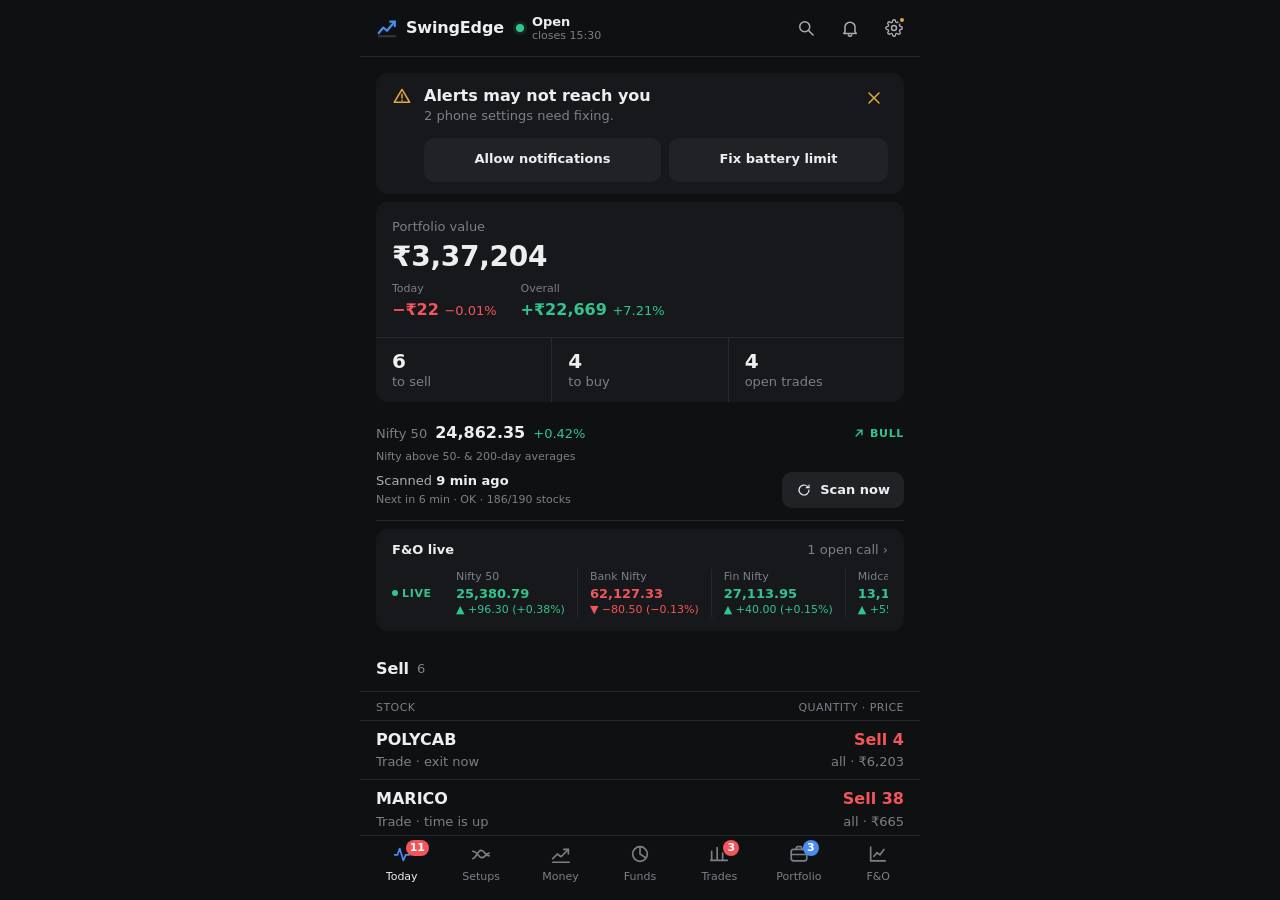
==== commit 57bbfa66: "Charts: indicators, auto levels, patterns and strategy markers (chartind.js); Indicators menu, lower" ====
--- a/app/src/main/assets/ui/index.html
+++ b/app/src/main/assets/ui/index.html
@@ -8,6 +8,7 @@
 <meta name="format-detection" content="telephone=no">
 <title>SwingEdge</title>
 <link rel="stylesheet" href="app.css">
+<link rel="stylesheet" href="chart.css">
 </head>
 <body>
 <div id="app">
@@ -25,6 +26,7 @@
 <script src="mock.js"></script>
 <script src="render.js"></script>
 <script src="chartmath.js"></script>
+<script src="chartind.js"></script>
 <script src="chartfull.js"></script>
 <script src="app.js"></script>
 </body>
--- a/app/src/main/assets/ui/app.css
+++ b/app/src/main/assets/ui/app.css
@@ -84,7 +84,7 @@
 .mkt.closed .dot { background: transparent; border: 2px solid var(--muted); }
 .mkt .mt { display: flex; flex-direction: column; min-width: 0; line-height: 1.2; }
 .mkt .mt b { font-size: var(--t-sec); font-weight: 600; color: var(--text); }
-.mkt .mt small { font-size: var(--t-cap); color: var(--muted); }
+.mkt .mt small, .mkt .mt small.clip { font-size: var(--t-cap); color: var(--muted); white-space: normal; overflow-wrap: break-word; }
 .iconbtn { width: 44px; height: 44px; flex: none; display: flex; align-items: center; justify-content: center; color: var(--text-2); border-radius: 22px; position: relative; transition: background .1s ease; }
 .iconbtn:active { background: var(--raised); color: var(--text); }
 .iconbtn.on, .iconbtn[aria-current="page"] { color: var(--accent); }
@@ -145,7 +145,6 @@
 /* chips: one shape for filters, ranges and sort */
 .chips, .ixc { display: flex; gap: var(--s2); overflow-x: auto; margin: 0 calc(-1 * var(--pad)) var(--s2); padding: 0 var(--pad) 2px; scrollbar-width: none; -webkit-overflow-scrolling: touch; }
 .chips::-webkit-scrollbar, .ixc::-webkit-scrollbar { display: none; }
-.sheet .ixc { margin-left: -16px; margin-right: -16px; padding-left: 16px; padding-right: 16px; }
 .chip, .sfc { flex: none; min-height: 36px; padding: 0 14px; border-radius: 18px; background: var(--raised); color: var(--text-2); font-size: var(--t-sec); font-weight: 600; white-space: nowrap; display: inline-flex; align-items: center; gap: 4px; }
 .chip.on, .sfc.on { background: var(--text); color: var(--bg); }
 .chip .mut { color: inherit; opacity: .7; font-weight: 500; }
@@ -212,7 +211,6 @@
 
 /* ===================================================================== 6. lists (flat rows, hairlines) */
 .card.mv, .list, .rows, .srl2, .card.trkl { margin: 0 calc(-1 * var(--pad)); background: transparent; border-radius: 0; border-top: 1px solid var(--line); border-bottom: 1px solid var(--line); overflow: visible; padding: 0; }
-.sheet .card.mv, .sheet .list, .sheet .rows, .sheet .srl2, .sheet .card.trkl { margin: 0 -16px; }
 .lhead { display: flex; justify-content: space-between; padding: 8px var(--pad) 4px; font-size: var(--t-cap); color: var(--muted); text-transform: uppercase; letter-spacing: .04em; }
 .lrow { display: flex; align-items: center; gap: 12px; width: 100%; min-height: var(--row); padding: 8px var(--pad); text-align: left; color: var(--text); }
 .lrow, .lhead + .lrow { border-top: 1px solid var(--line); }
@@ -466,7 +464,6 @@
 
 /* tables (bot views, index list, option tools) */
 .card.bt { background: transparent; border-radius: 0; margin: 0 calc(-1 * var(--pad)) var(--s2); padding: 0 var(--pad); overflow-x: auto; }
-.sheet .card.bt { margin: 0 -16px var(--s2); padding: 0 16px; }
 .btt { width: 100%; border-collapse: collapse; font-size: var(--t-sec); font-variant-numeric: tabular-nums; }
 .btt th { text-align: right; color: var(--muted); font-weight: 500; font-size: var(--t-cap); padding: 8px 6px; white-space: nowrap; text-transform: uppercase; letter-spacing: .04em; }
 .btt td { text-align: right; padding: 12px 6px; border-top: 1px solid var(--line); white-space: nowrap; }
@@ -661,10 +658,10 @@
 @keyframes fade { from { opacity: 0; } to { opacity: 1; } }
 @keyframes rise { from { transform: translateY(24px); opacity: 0; } to { transform: none; opacity: 1; } }
 .sheet .grab { width: 32px; height: 4px; border-radius: 2px; background: var(--line-2); margin: 8px auto 0; flex: none; }
-.sheet .sh { display: flex; align-items: center; padding: 4px 4px 4px var(--s3); flex: none; }
+.sheet .sh { display: flex; align-items: center; padding: 4px 4px 4px var(--pad); flex: none; }
 .sheet .sh h2 { flex: 1 1 auto; min-width: 0; font-size: var(--t-body); font-weight: 600; overflow: hidden; text-overflow: ellipsis; white-space: nowrap; }
-.sheet .sb { overflow-y: auto; -webkit-overflow-scrolling: touch; padding: 4px var(--s3) var(--s4); flex: 1 1 auto; min-height: 0; overscroll-behavior: contain; }
-.sheet .sf { flex: none; display: flex; gap: 8px; padding: 8px var(--s3) calc(var(--safe-b) + 4px); border-top: 1px solid var(--line); background: var(--bg); }
+.sheet .sb { overflow-y: auto; -webkit-overflow-scrolling: touch; padding: 4px var(--pad) var(--s4); flex: 1 1 auto; min-height: 0; overscroll-behavior: contain; }
+.sheet .sf { flex: none; display: flex; gap: 8px; padding: 8px var(--pad) calc(var(--safe-b) + 4px); border-top: 1px solid var(--line); background: var(--bg); }
 .sheet .sf .btn { flex: 1 1 0; min-width: 0; }
 .sheet h3 { font-size: var(--t-sec); font-weight: 600; color: var(--text-2); margin: var(--s4) 0 var(--s2); }
 .sheet h3:first-child { margin-top: 8px; }
@@ -676,8 +673,8 @@
 .sheet.full .sb { padding: 8px var(--pad) calc(var(--safe-b) + 24px); }
 .skh, .sheet h3.skh { font-size: var(--t-body); font-weight: 600; color: var(--text); margin: 0 0 8px; }
 .skh span { font-size: var(--t-cap); font-weight: 400; color: var(--muted); margin-left: 8px; }
-.sheet .skh, .skh.sub { margin-top: var(--s4); }
-.sheet .sk-card .skh, .sk-card .skh:first-child { margin-top: 0; }
+.sheet h3.skh, .skh.sub { margin-top: var(--s4); }
+.sheet h3.skh:first-child, .sheet .sk-card h3.skh, .sk-card .skh:first-child { margin-top: 0; }
 
 /* forms */
 .fld { display: block; margin-top: var(--s3); }
@@ -1236,8 +1233,7 @@
 .fcall .fr3 b { font-size: var(--t-sec); font-weight: 600; }
 .fcall .btns { margin: 8px 0 !important; }
 .mvg { display: flex; flex-direction: column; margin: 0 calc(-1 * var(--pad)); border-top: 1px solid var(--line); border-bottom: 1px solid var(--line); }
-.sheet .mvg { margin: 0 -16px; }
-.mvc { padding: 12px 16px; }
+.mvc { padding: 12px var(--pad); }
 .mvc + .mvc { border-top: 1px solid var(--line); }
 .mvc .fr1 b { font-size: var(--t-body); }
 .mvb { font-size: var(--t-sec); font-weight: 600; }
@@ -1300,7 +1296,7 @@
 .qk { margin-top: 4px; }
 .pnlh { display: flex; justify-content: space-between; align-items: baseline; margin: var(--s3) 0 0; font-size: var(--t-sec); color: var(--muted); }
 .pnlh b { font-size: var(--t-num); font-weight: 600; }
-.posr { display: flex; align-items: center; gap: 12px; min-height: var(--row); padding: 8px 16px; border-top: 1px solid var(--line); }
+.posr { display: flex; align-items: center; gap: 12px; min-height: var(--row); padding: 8px var(--pad); border-top: 1px solid var(--line); }
 .posr:first-child { border-top: 0; }
 .posr .pl { flex: 1 1 auto; min-width: 0; display: flex; flex-direction: column; }
 .posr .pl b { font-size: var(--t-sec); font-weight: 600; }
@@ -1329,3 +1325,4 @@
   *, *:before, *:after { animation-duration: .001s !important; animation-iteration-count: 1 !important; transition-duration: .001s !important; }
   .busyline.indet i, .prog .pb.indet i { width: 100%; opacity: .5; transform: none; }
 }
+.brow { display: flex; padding: 4px 0 8px; } .brow > div { display: flex; flex-direction: column; gap: 2px; } .brow .mut { font-size: 13px; }
--- a/app/src/main/assets/ui/chart.css
+++ b/app/src/main/assets/ui/chart.css
@@ -0,0 +1,55 @@
+/* SwingEdge — chart indicators (chartind.js / chartfull.js). Uses the app.css tokens only: dark surfaces, one accent, green/red for direction. */
+
+/* full chart: "Indicators" button in the range bar */
+.cfbar { align-items: center; }
+.cfib { margin-left: auto; min-height: 44px; padding: 0 10px; border-radius: 8px; display: inline-flex; align-items: center; gap: 6px; font-size: var(--t-sec); font-weight: 600; color: var(--text-2); }
+.cfib svg { width: 16px; height: 16px; color: var(--accent-2); }
+.cfib em { font-style: normal; font-size: var(--t-cap); font-weight: 700; min-width: 16px; height: 16px; line-height: 16px; padding: 0 4px; border-radius: 8px; background: var(--accent); color: #fff; text-align: center; }
+.cfib em:empty { display: none; }
+.cfib[aria-expanded="true"] { background: var(--surface); color: var(--text); }
+.cfib:active { filter: brightness(1.25); }
+
+/* the toggle sheet, over the lower part of the chart stage */
+.cfim { position: absolute; left: 0; right: 0; bottom: 0; max-height: 82%; overflow-y: auto; -webkit-overflow-scrolling: touch; touch-action: pan-y; overscroll-behavior: contain;
+  z-index: 3; background: var(--surface); border-radius: 12px 12px 0 0; box-shadow: 0 -8px 24px rgba(0, 0, 0, .5); padding: 0 12px 12px; }
+.cfim[hidden] { display: none; }
+.cfimh { position: sticky; top: 0; display: flex; align-items: center; gap: 8px; background: var(--surface); padding: 8px 0 4px; z-index: 1; }
+.cfimh b { font-size: var(--t-body); font-weight: 600; }
+.cfimh span { font-size: var(--t-cap); color: var(--muted); }
+.cfimx { margin-left: auto; min-height: 40px; padding: 0 12px; color: var(--accent-2); font-weight: 600; font-size: var(--t-sec); }
+.cfimg { font-size: var(--t-cap); font-weight: 600; letter-spacing: .06em; text-transform: uppercase; color: var(--muted); margin: 8px 0 4px; }
+.cfimr { display: grid; grid-template-columns: 1fr 1fr; gap: 4px; }
+.cfic { min-height: 40px; padding: 0 8px; border-radius: 8px; display: flex; align-items: center; gap: 8px; text-align: left; font-size: var(--t-sec); color: var(--muted); background: var(--well); }
+.cfic span { min-width: 0; overflow: hidden; text-overflow: ellipsis; white-space: nowrap; }
+.cfic.on { background: var(--raised); color: var(--text); box-shadow: inset 0 0 0 1px var(--line-2); }
+.cfic:active { filter: brightness(1.25); }
+.cfic i { flex: none; width: 10px; height: 10px; position: relative; opacity: .45; }
+.cfic.on i { opacity: 1; }
+.cfic i.g-line { height: 2px; border-radius: 1px; background: var(--c); }
+.cfic i.g-dot, .cfic i.g-ring { border-radius: 50%; background: var(--c); }
+.cfic i.g-ring { background: transparent; box-shadow: inset 0 0 0 1.5px var(--c); }
+.cfic i.g-up, .cfic i.g-star { width: 0; height: 0; border-left: 5px solid transparent; border-right: 5px solid transparent; border-bottom: 8px solid var(--c); }
+.cfic i.g-dn { width: 0; height: 0; border-left: 5px solid transparent; border-right: 5px solid transparent; border-top: 8px solid var(--c); }
+.cfic i.g-tiny { width: 6px; height: 6px; border-radius: 1px; background: var(--c); }
+.cfimn { font-size: var(--t-cap); color: var(--muted); margin: 10px 0 0; line-height: 1.4; }
+
+/* crosshair readout additions */
+.cfro .cix i { border-radius: 2px; }
+.cfro .cik { margin-top: 4px; padding-top: 4px; border-top: 1px solid var(--line); font-size: var(--t-cap); font-weight: 600; color: var(--text); }
+.cfro .cik > div { display: flex; align-items: center; gap: 4px; padding: 1px 0; }
+.cfro .cik i { flex: none; width: 8px; height: 8px; border-radius: 50%; }
+
+/* stock-page chart: RSI pane, Darvas boxes, toggle chips */
+svg.chart .dvx { fill: rgba(75, 139, 245, .10); stroke: rgba(75, 139, 245, .75); stroke-width: .8; }
+svg.chart .dvu { fill: var(--green); }
+svg.chart .dvd { fill: var(--red); }
+svg.chart .rsib { fill: rgba(75, 139, 245, .07); }
+svg.chart .rsig { stroke: rgba(169, 174, 181, .4); stroke-width: .8; stroke-dasharray: 3 3; }
+svg.chart .rsil { stroke: var(--accent); stroke-width: 1.2; }
+svg.chart .rsit { fill: var(--muted); font: 600 8.5px var(--sans); }
+.xlg { margin-top: 4px; }
+.xchip { flex: 1 1 0; min-width: 0; min-height: 44px; padding: 4px 2px; border-radius: 8px; text-align: center; opacity: .5; }
+.xchip.on { opacity: 1; background: var(--surface); }
+.xchip .el { display: block; font-size: var(--t-cap); color: var(--muted); white-space: nowrap; }
+.xchip .ev { display: block; margin-top: 2px; font-size: var(--t-sec); font-weight: 600; white-space: nowrap; overflow: hidden; text-overflow: ellipsis; }
+.xchip:active { filter: brightness(1.25); }
